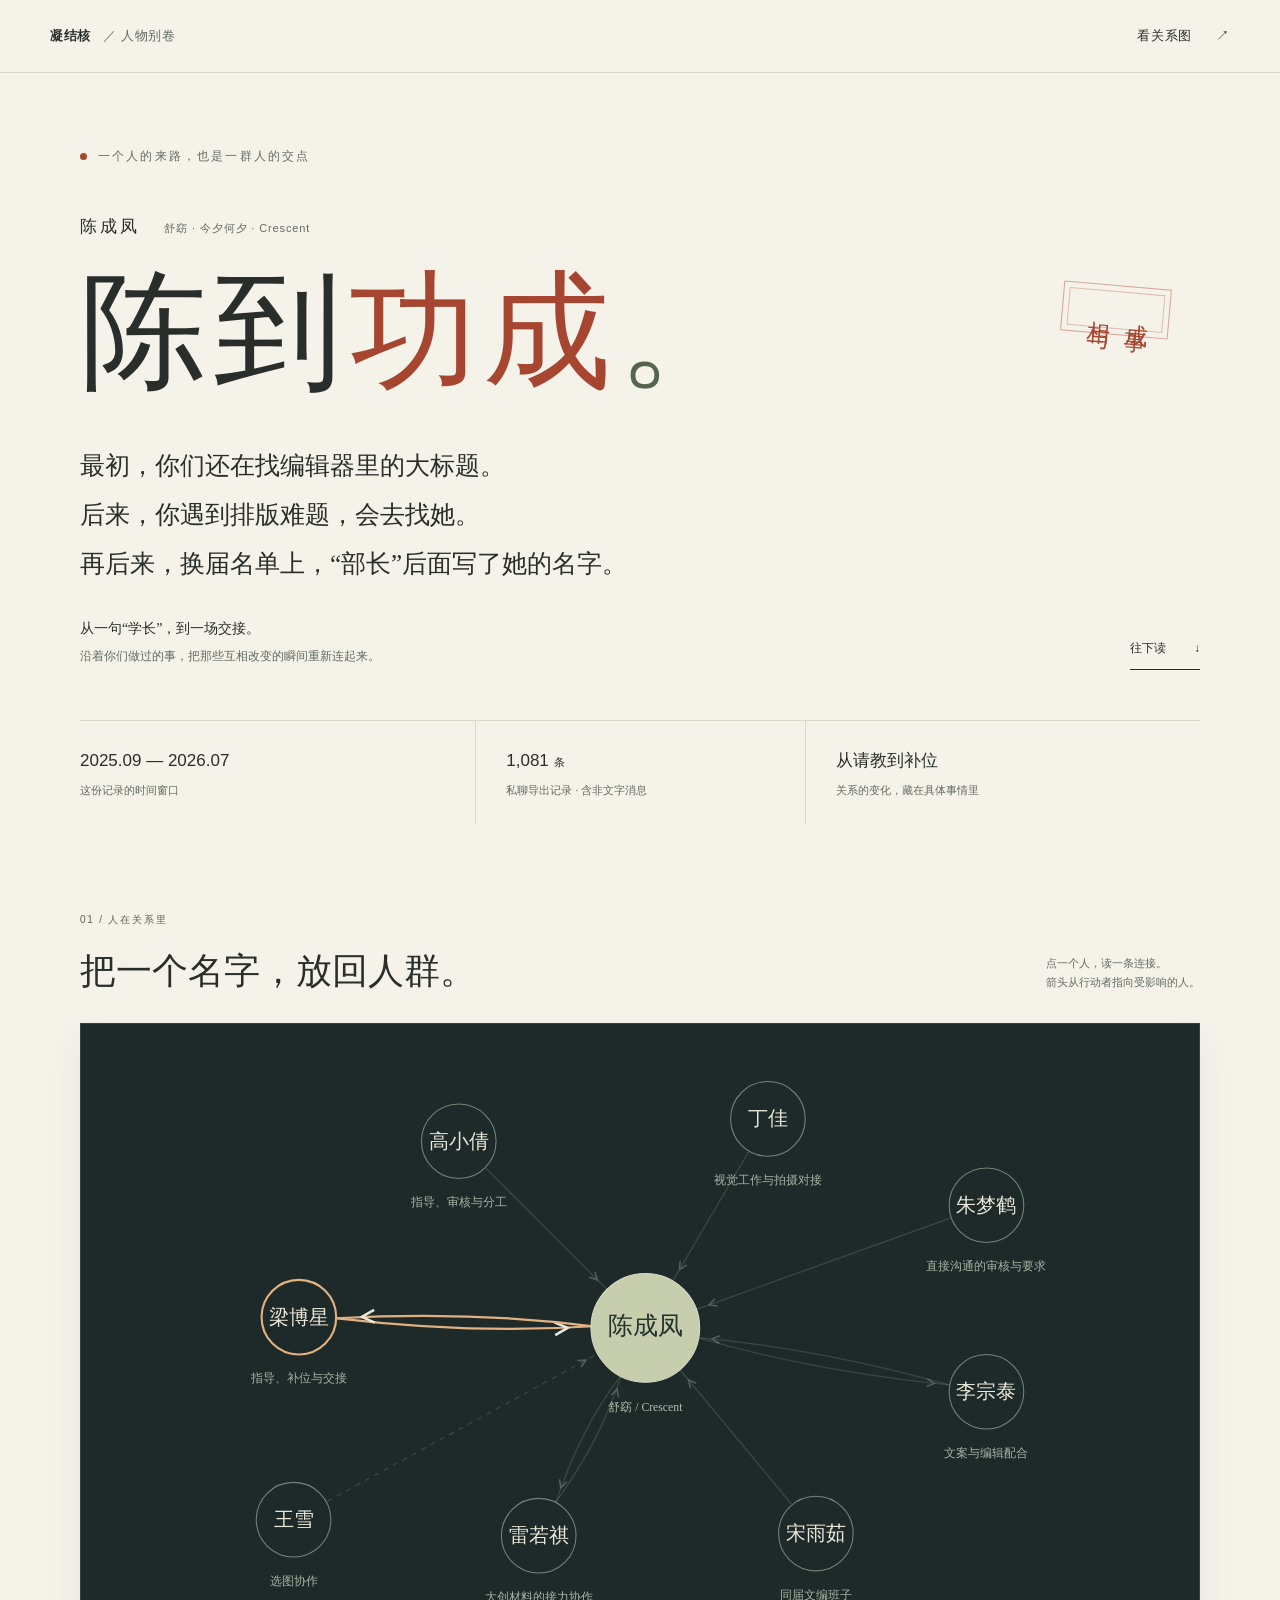
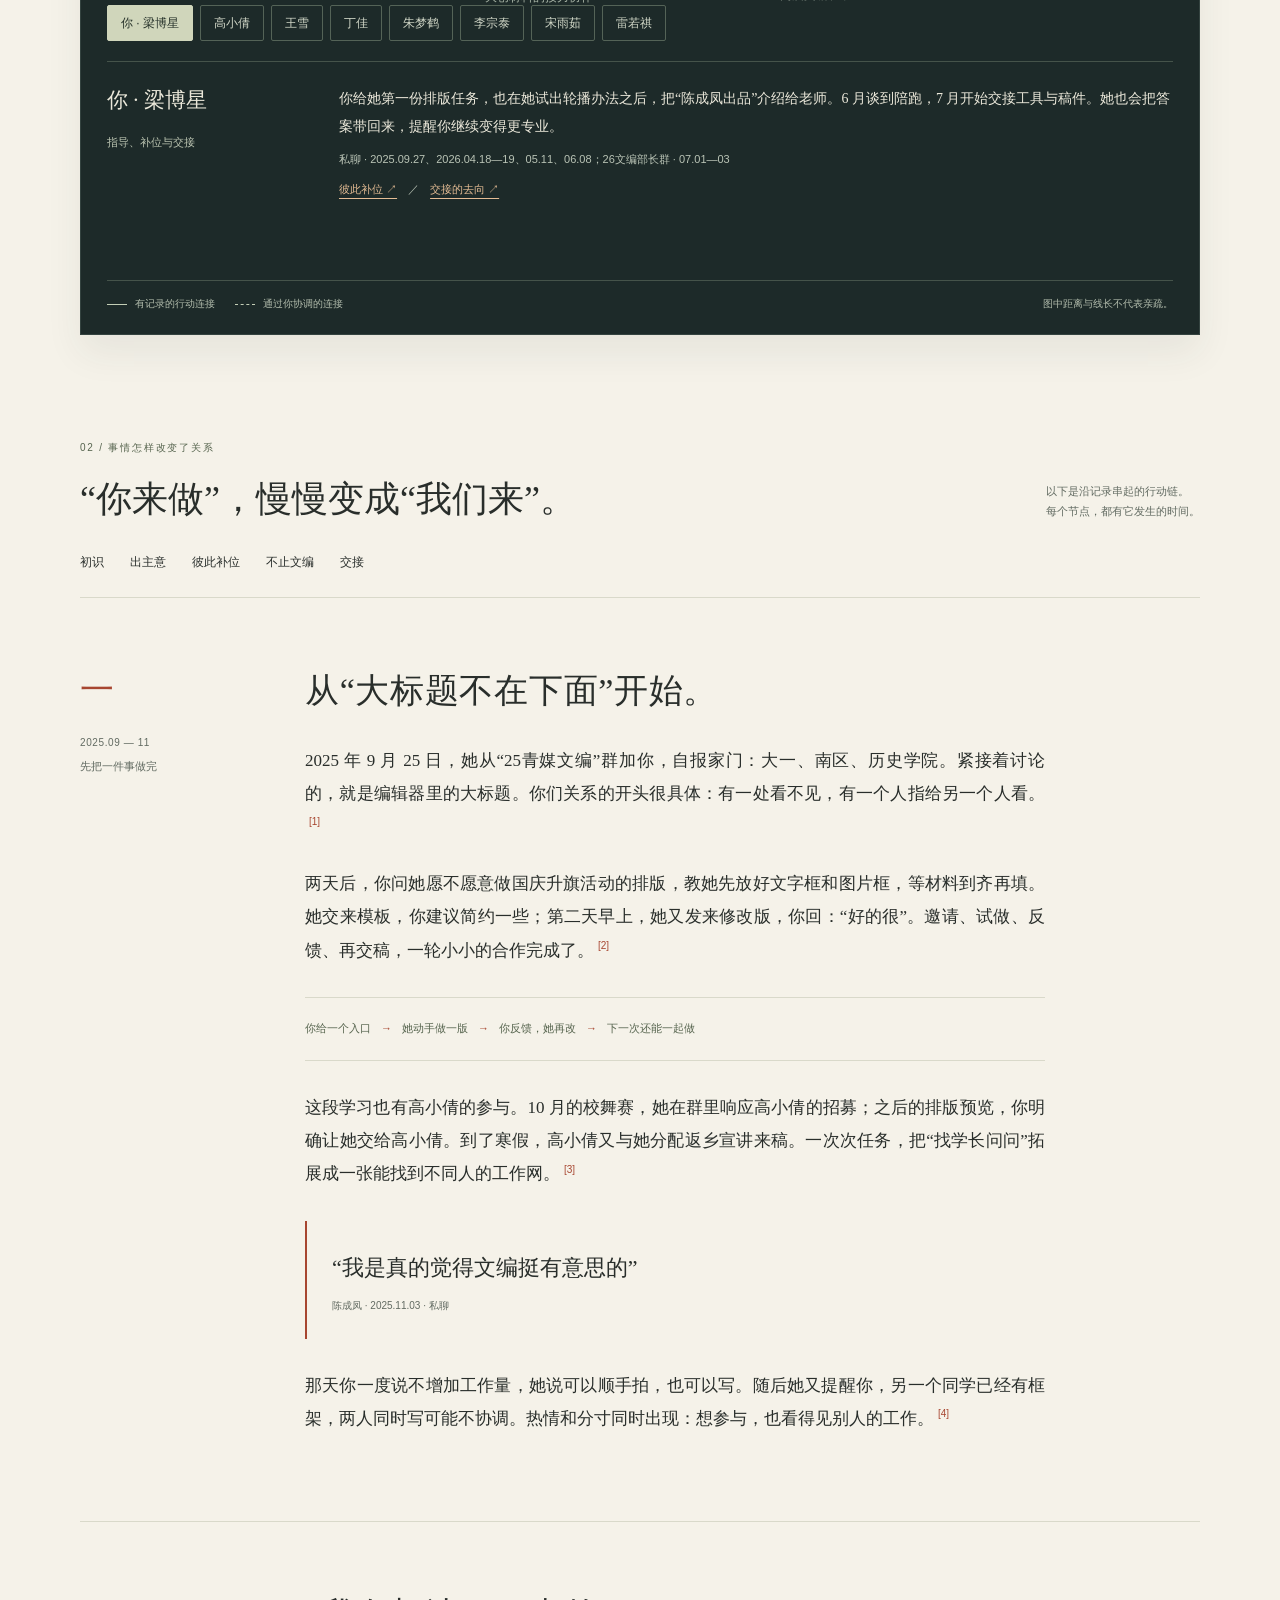
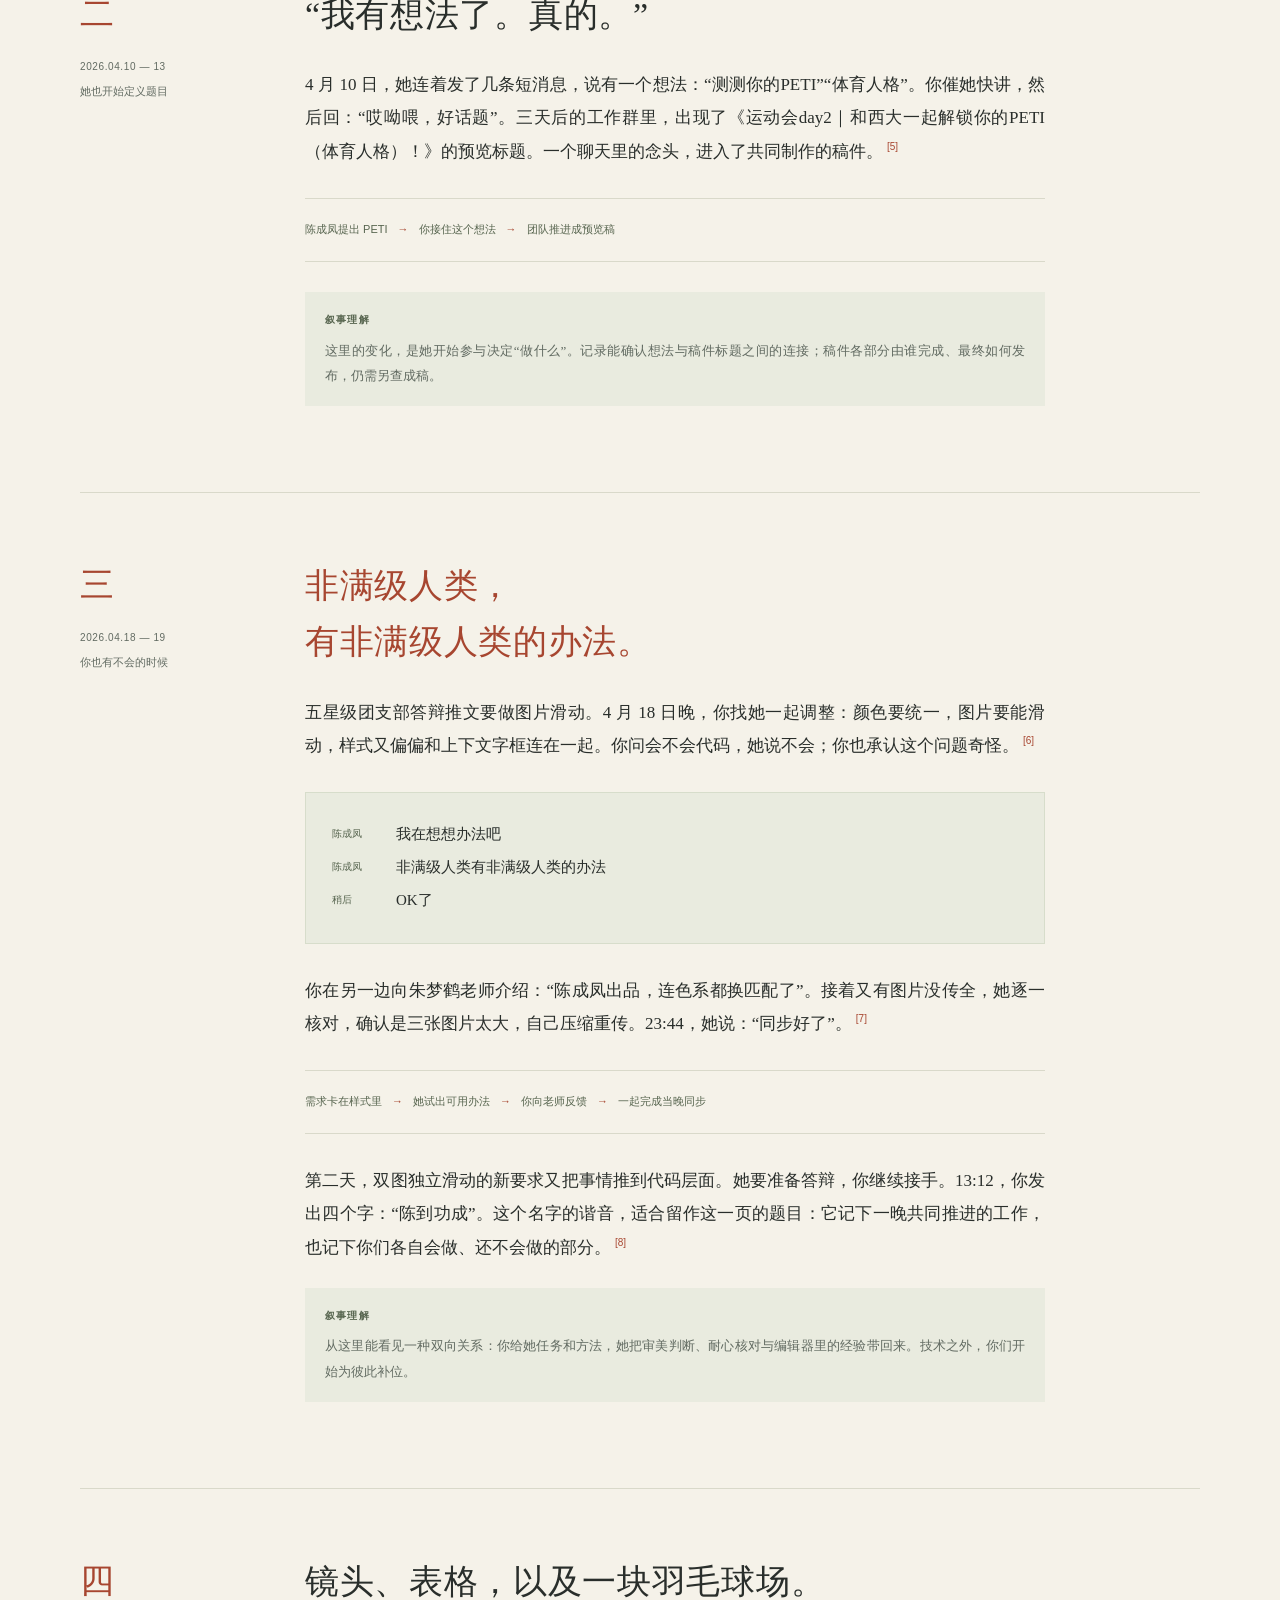
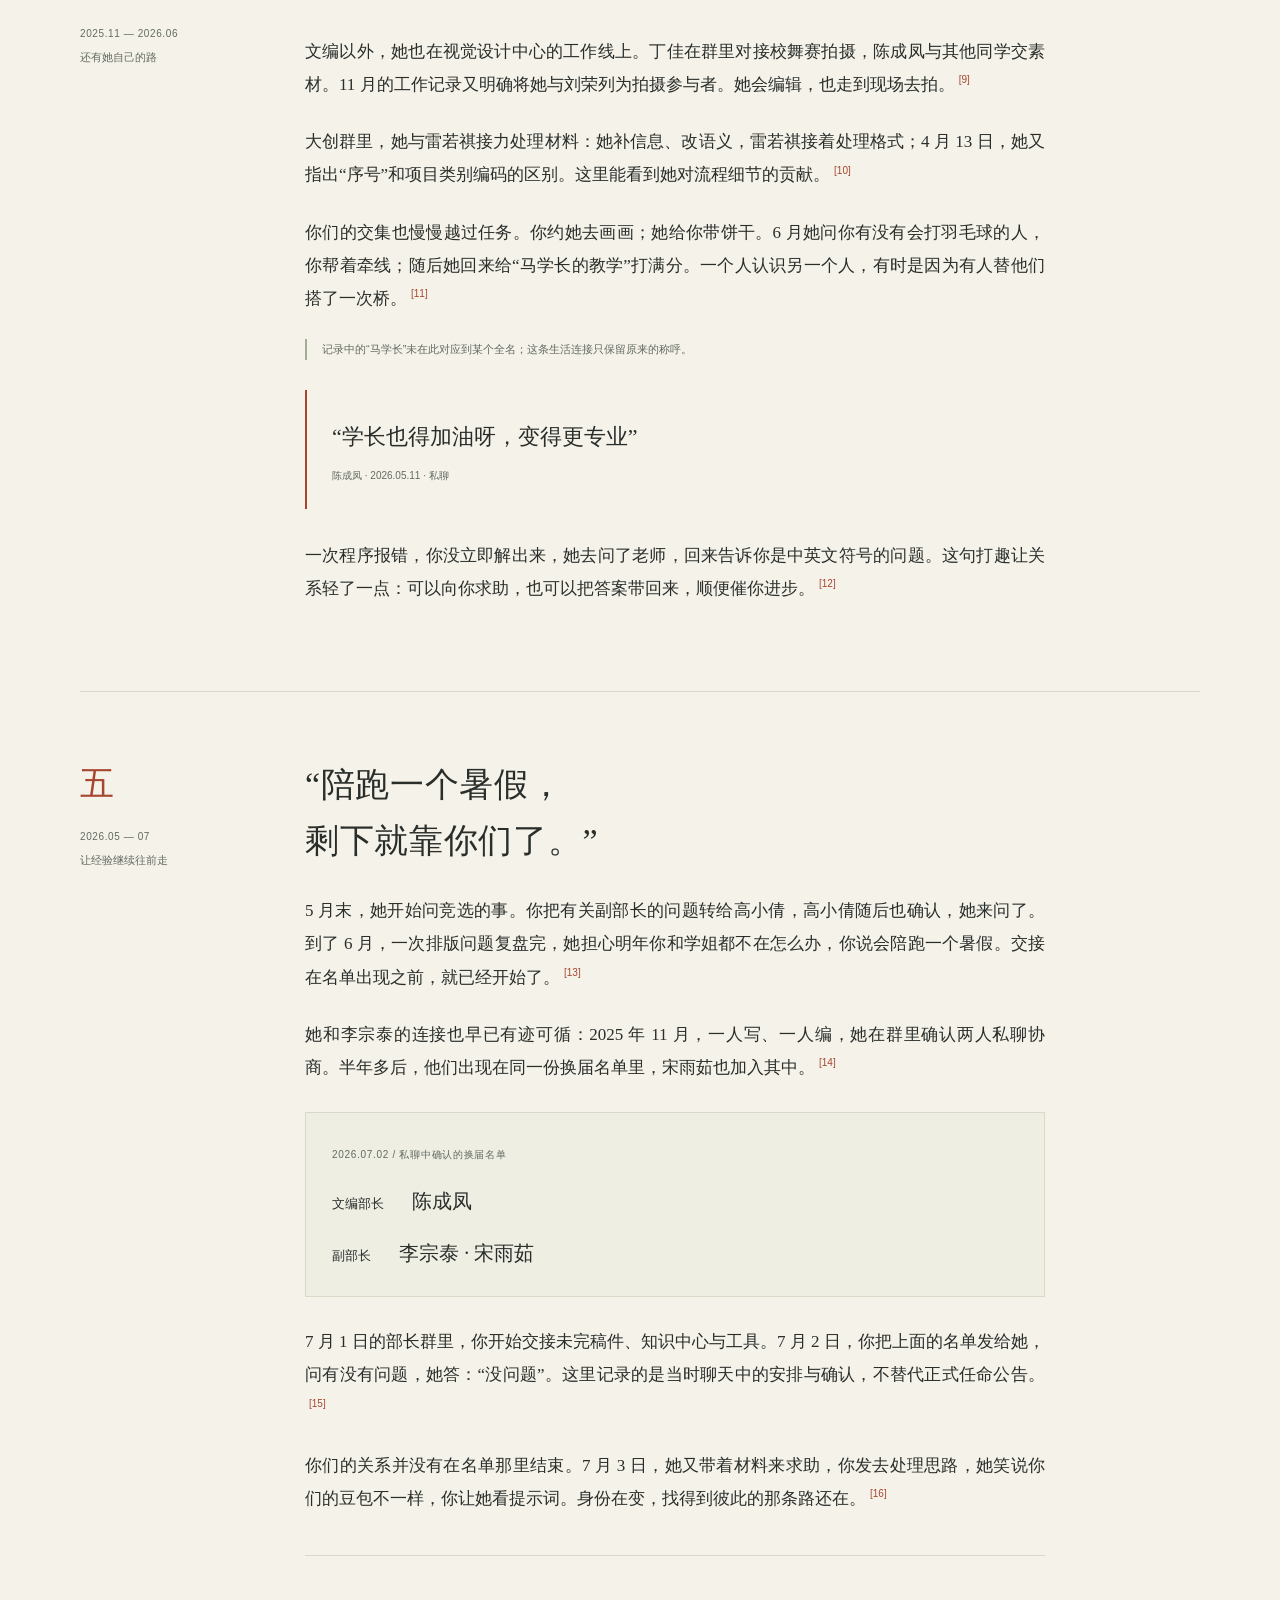
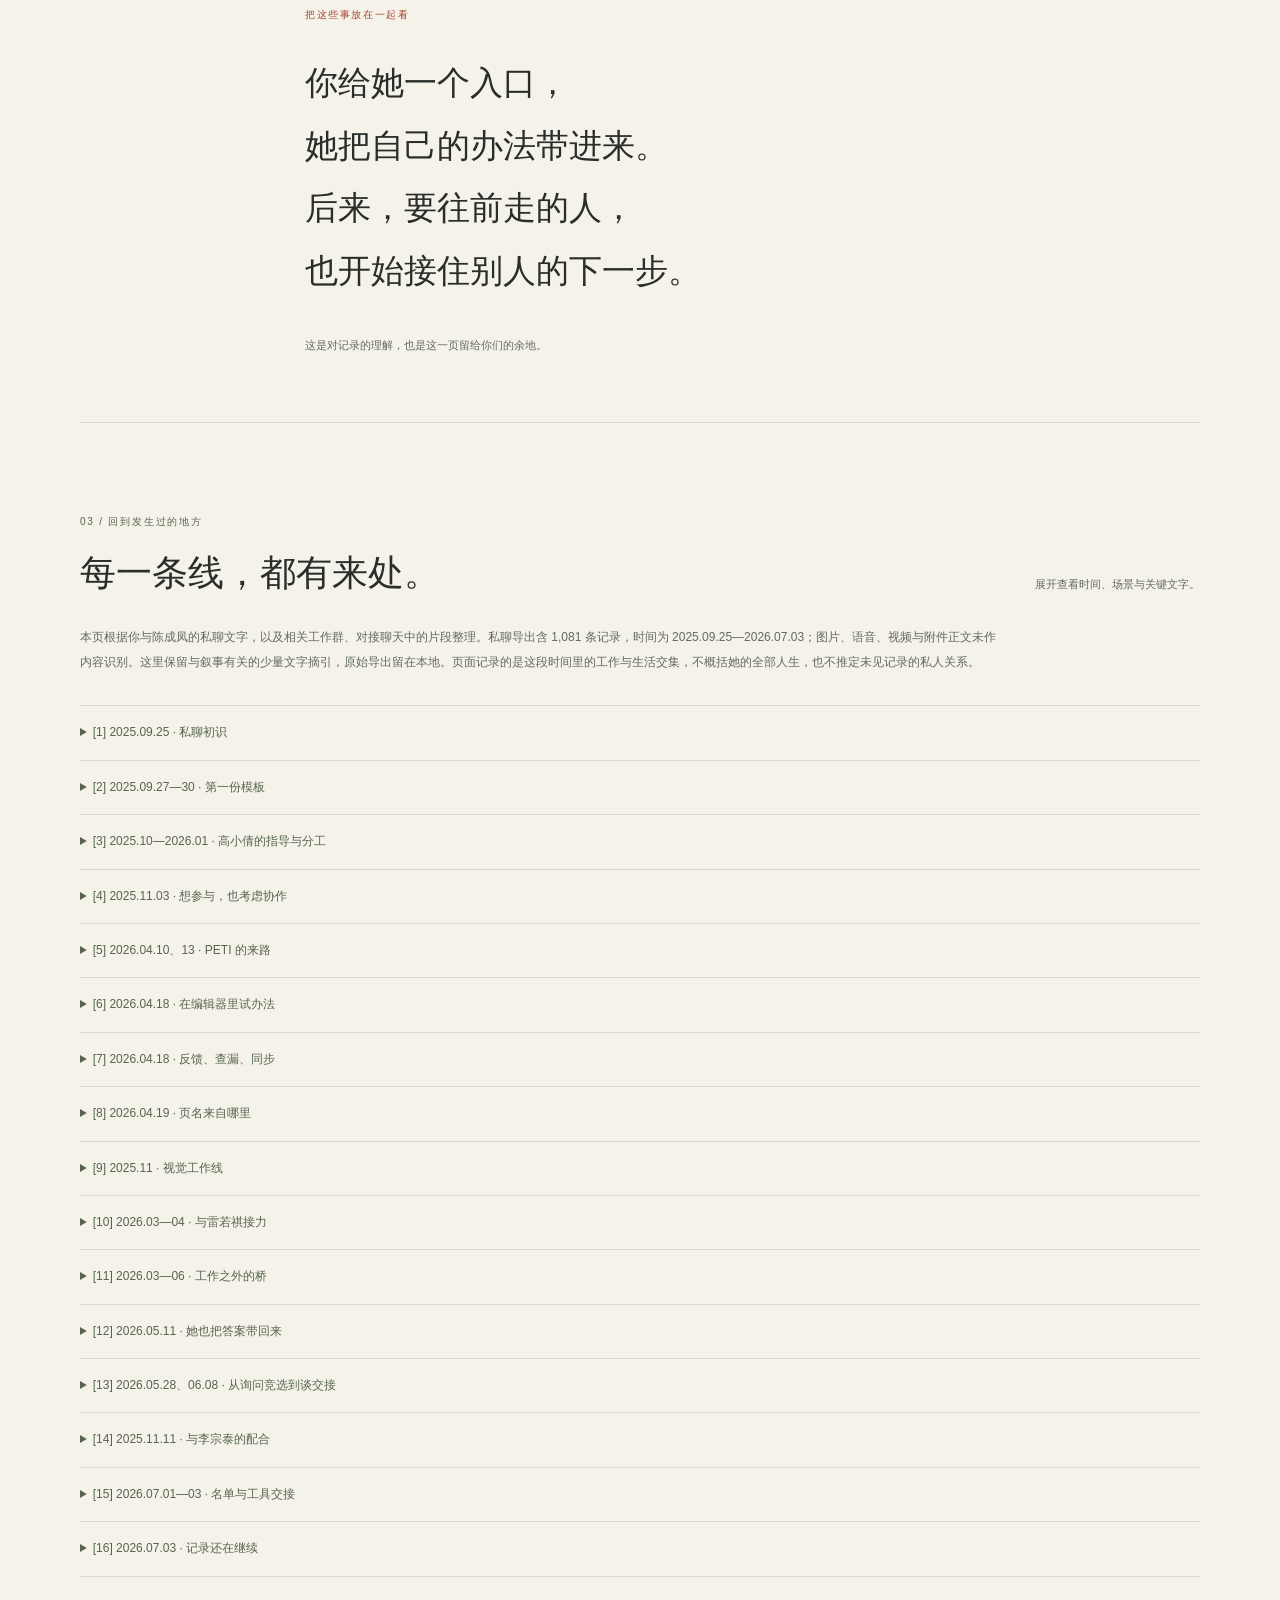
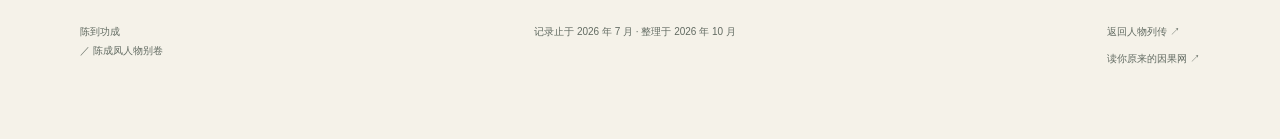
==== chen-chengfeng/index.html @ 501245ee "Add Chen Chengfeng profile with sourced relationship map" ====
<!doctype html>
<html lang="zh-CN">
<head>
  <meta charset="utf-8">
  <meta name="viewport" content="width=device-width, initial-scale=1">
  <meta name="robots" content="noindex, noarchive">
  <meta name="description" content="陈成凤人物专页：从文编初识、彼此补位，到一场仍在继续的交接。循着事件，看见人与人之间的关联。">
  <title>陈到功成 · 陈成凤的来路与交接</title>
  <link rel="stylesheet" href="style.css">
  <script src="app.js" defer></script>
</head>
<body>
<a class="skip" href="#story">跳到正文</a>
<header class="topbar">
  <a href="../" class="brand">凝结核 <span>／ 人物别卷</span></a>
  <a href="#network">看关系图 <span aria-hidden="true">↗</span></a>
</header>
<main>
  <section class="hero" aria-labelledby="title">
    <div class="eyebrow"><span class="dot"></span> 一个人的来路，也是一群人的交点</div>
    <div class="hero-title">
      <div><p class="nameplate">陈成凤 <span>舒窈 · 今夕何夕 · Crescent</span></p><h1 id="title">陈到<span>功成</span><i>。</i></h1></div>
      <div class="seal" aria-hidden="true"><span>相与</span><span>成事</span></div>
    </div>
    <p class="intro">最初，你们还在找编辑器里的大标题。<br>后来，你遇到排版难题，会去找她。<br>再后来，换届名单上，“部长”后面写了她的名字。</p>
    <div class="hero-bottom"><p>从一句“学长”，到一场交接。<br><span>沿着你们做过的事，把那些互相改变的瞬间重新连起来。</span></p><a href="#story" class="read-link">往下读 <span aria-hidden="true">↓</span></a></div>
    <div class="facts"><div><b>2025.09 — 2026.07</b><span>这份记录的时间窗口</span></div><div><b>1,081 <small>条</small></b><span>私聊导出记录 · 含非文字消息</span></div><div><b>从请教到补位</b><span>关系的变化，藏在具体事情里</span></div></div>
  </section>

  <section class="network" id="network" aria-labelledby="network-title">
    <div class="section-head"><div><span class="section-no">01 / 人在关系里</span><h2 id="network-title">把一个名字，放回人群。</h2></div><p>点一个人，读一条连接。<br>箭头从行动者指向受影响的人。<br><span class="mobile-hint">手机可左右滑动图谱，也可点下方名字。</span></p></div>
    <div class="network-shell">
      <div class="graph-scroll"><svg id="relation-map" viewBox="0 0 1000 530" role="img" aria-labelledby="map-title map-desc"><title id="map-title">陈成凤的人物关系图</title><desc id="map-desc">陈成凤位于中央，与梁博星、高小倩、王雪、丁佳、朱梦鹤、李宗泰、宋雨茹、雷若祺相连。下方按钮提供每条关系的文字说明。</desc><defs><marker id="arrow" markerWidth="8" markerHeight="8" refX="19" refY="4" orient="auto"><path d="M1,1 L7,4 L1,7" fill="none" stroke="currentColor" stroke-width="1.2"/></marker></defs><g id="map-lines"></g><g id="map-nodes"></g></svg></div>
      <div class="people" aria-label="选择人物关系">
        <button data-person="liang" aria-pressed="true">你 · 梁博星</button><button data-person="gao" aria-pressed="false">高小倩</button><button data-person="wang" aria-pressed="false">王雪</button><button data-person="ding" aria-pressed="false">丁佳</button><button data-person="zhu" aria-pressed="false">朱梦鹤</button><button data-person="li" aria-pressed="false">李宗泰</button><button data-person="song" aria-pressed="false">宋雨茹</button><button data-person="lei" aria-pressed="false">雷若祺</button>
      </div>
      <div id="relation-detail" class="relation-detail" aria-live="polite" aria-atomic="true"></div>
      <p class="map-note"><span class="line-key"></span> 有记录的行动连接 <span class="line-key dashed"></span> 通过你协调的连接 <span>图中距离与线长不代表亲疏。</span></p>
    </div>
    <noscript><p>互动图需要 JavaScript。下方正文仍可完整阅读：高小倩参与指导与审核；丁佳对接拍摄；王雪与你协调选图；朱梦鹤给出审核要求；李宗泰与她合作文案和编辑；宋雨茹进入同届班子；雷若祺与她接力处理大创材料。</p></noscript>
  </section>

  <article id="story">
    <div class="section-head light"><div><span class="section-no">02 / 事情怎样改变了关系</span><h2>“你来做”，慢慢变成“我们来”。</h2></div><p>以下是沿记录串起的行动链。<br>每个节点，都有它发生的时间。</p></div>
    <nav class="chapter-nav" aria-label="章节"><a href="#first">初识</a><a href="#idea">出主意</a><a href="#svg">彼此补位</a><a href="#others">不止文编</a><a href="#handover">交接</a></nav>

    <section class="chapter" id="first"><aside><span>一</span><time>2025.09 — 11</time><em>先把一件事做完</em></aside><div class="chapter-body">
      <h3>从“大标题不在下面”开始。</h3>
      <p>2025 年 9 月 25 日，她从“25青媒文编”群加你，自报家门：大一、南区、历史学院。紧接着讨论的，就是编辑器里的大标题。你们关系的开头很具体：有一处看不见，有一个人指给另一个人看。<a class="cite" href="#s1">[1]</a></p>
      <p>两天后，你问她愿不愿意做国庆升旗活动的排版，教她先放好文字框和图片框，等材料到齐再填。她交来模板，你建议简约一些；第二天早上，她又发来修改版，你回：“好的很”。邀请、试做、反馈、再交稿，一轮小小的合作完成了。<a class="cite" href="#s2">[2]</a></p>
      <div class="cause-strip"><span>你给一个入口</span><i>→</i><span>她动手做一版</span><i>→</i><span>你反馈，她再改</span><i>→</i><span>下一次还能一起做</span></div>
      <p>这段学习也有高小倩的参与。10 月的校舞赛，她在群里响应高小倩的招募；之后的排版预览，你明确让她交给高小倩。到了寒假，高小倩又与她分配返乡宣讲来稿。一次次任务，把“找学长问问”拓展成一张能找到不同人的工作网。<a class="cite" href="#s3">[3]</a></p>
      <blockquote><p>“我是真的觉得文编挺有意思的”</p><footer>陈成凤 · 2025.11.03 · 私聊</footer></blockquote>
      <p>那天你一度说不增加工作量，她说可以顺手拍，也可以写。随后她又提醒你，另一个同学已经有框架，两人同时写可能不协调。热情和分寸同时出现：想参与，也看得见别人的工作。<a class="cite" href="#s4">[4]</a></p>
    </div></section>

    <section class="chapter" id="idea"><aside><span>二</span><time>2026.04.10 — 13</time><em>她也开始定义题目</em></aside><div class="chapter-body">
      <h3>“我有想法了。真的。”</h3>
      <p>4 月 10 日，她连着发了几条短消息，说有一个想法：“测测你的PETI”“体育人格”。你催她快讲，然后回：“哎呦喂，好话题”。三天后的工作群里，出现了《运动会day2｜和西大一起解锁你的PETI（体育人格）！》的预览标题。一个聊天里的念头，进入了共同制作的稿件。<a class="cite" href="#s5">[5]</a></p>
      <div class="cause-strip"><span>陈成凤提出 PETI</span><i>→</i><span>你接住这个想法</span><i>→</i><span>团队推进成预览稿</span></div>
      <p class="interpretation"><b>叙事理解</b> 这里的变化，是她开始参与决定“做什么”。记录能确认想法与稿件标题之间的连接；稿件各部分由谁完成、最终如何发布，仍需另查成稿。</p>
    </div></section>

    <section class="chapter featured" id="svg"><aside><span>三</span><time>2026.04.18 — 19</time><em>你也有不会的时候</em></aside><div class="chapter-body">
      <h3>非满级人类，<br>有非满级人类的办法。</h3>
      <p>五星级团支部答辩推文要做图片滑动。4 月 18 日晚，你找她一起调整：颜色要统一，图片要能滑动，样式又偏偏和上下文字框连在一起。你问会不会代码，她说不会；你也承认这个问题奇怪。<a class="cite" href="#s6">[6]</a></p>
      <div class="dialogue"><p><b>陈成凤</b><span>我在想想办法吧</span></p><p><b>陈成凤</b><span>非满级人类有非满级人类的办法</span></p><p><b>稍后</b><span>OK了</span></p></div>
      <p>你在另一边向朱梦鹤老师介绍：“陈成凤出品，连色系都换匹配了”。接着又有图片没传全，她逐一核对，确认是三张图片太大，自己压缩重传。23:44，她说：“同步好了”。<a class="cite" href="#s7">[7]</a></p>
      <div class="cause-strip"><span>需求卡在样式里</span><i>→</i><span>她试出可用办法</span><i>→</i><span>你向老师反馈</span><i>→</i><span>一起完成当晚同步</span></div>
      <p>第二天，双图独立滑动的新要求又把事情推到代码层面。她要准备答辩，你继续接手。13:12，你发出四个字：“陈到功成”。这个名字的谐音，适合留作这一页的题目：它记下一晚共同推进的工作，也记下你们各自会做、还不会做的部分。<a class="cite" href="#s8">[8]</a></p>
      <p class="interpretation"><b>叙事理解</b> 从这里能看见一种双向关系：你给她任务和方法，她把审美判断、耐心核对与编辑器里的经验带回来。技术之外，你们开始为彼此补位。</p>
    </div></section>

    <section class="chapter" id="others"><aside><span>四</span><time>2025.11 — 2026.06</time><em>还有她自己的路</em></aside><div class="chapter-body">
      <h3>镜头、表格，以及一块羽毛球场。</h3>
      <p>文编以外，她也在视觉设计中心的工作线上。丁佳在群里对接校舞赛拍摄，陈成凤与其他同学交素材。11 月的工作记录又明确将她与刘荣列为拍摄参与者。她会编辑，也走到现场去拍。<a class="cite" href="#s9">[9]</a></p>
      <p>大创群里，她与雷若祺接力处理材料：她补信息、改语义，雷若祺接着处理格式；4 月 13 日，她又指出“序号”和项目类别编码的区别。这里能看到她对流程细节的贡献。<a class="cite" href="#s10">[10]</a></p>
      <p>你们的交集也慢慢越过任务。你约她去画画；她给你带饼干。6 月她问你有没有会打羽毛球的人，你帮着牵线；随后她回来给“马学长的教学”打满分。一个人认识另一个人，有时是因为有人替他们搭了一次桥。<a class="cite" href="#s11">[11]</a></p>
      <p class="margin-note">记录中的“马学长”未在此对应到某个全名；这条生活连接只保留原来的称呼。</p>
      <blockquote><p>“学长也得加油呀，变得更专业”</p><footer>陈成凤 · 2026.05.11 · 私聊</footer></blockquote>
      <p>一次程序报错，你没立即解出来，她去问了老师，回来告诉你是中英文符号的问题。这句打趣让关系轻了一点：可以向你求助，也可以把答案带回来，顺便催你进步。<a class="cite" href="#s12">[12]</a></p>
    </div></section>

    <section class="chapter" id="handover"><aside><span>五</span><time>2026.05 — 07</time><em>让经验继续往前走</em></aside><div class="chapter-body">
      <h3>“陪跑一个暑假，<br>剩下就靠你们了。”</h3>
      <p>5 月末，她开始问竞选的事。你把有关副部长的问题转给高小倩，高小倩随后也确认，她来问了。到了 6 月，一次排版问题复盘完，她担心明年你和学姐都不在怎么办，你说会陪跑一个暑假。交接在名单出现之前，就已经开始了。<a class="cite" href="#s13">[13]</a></p>
      <p>她和李宗泰的连接也早已有迹可循：2025 年 11 月，一人写、一人编，她在群里确认两人私聊协商。半年多后，他们出现在同一份换届名单里，宋雨茹也加入其中。<a class="cite" href="#s14">[14]</a></p>
      <div class="roster"><span>2026.07.02 / 私聊中确认的换届名单</span><p>文编部长 <b>陈成凤</b></p><p>副部长 <b>李宗泰 · 宋雨茹</b></p></div>
      <p>7 月 1 日的部长群里，你开始交接未完稿件、知识中心与工具。7 月 2 日，你把上面的名单发给她，问有没有问题，她答：“没问题”。这里记录的是当时聊天中的安排与确认，不替代正式任命公告。<a class="cite" href="#s15">[15]</a></p>
      <p>你们的关系并没有在名单那里结束。7 月 3 日，她又带着材料来求助，你发去处理思路，她笑说你们的豆包不一样，你让她看提示词。身份在变，找得到彼此的那条路还在。<a class="cite" href="#s16">[16]</a></p>
      <div class="closing"><span>把这些事放在一起看</span><p>你给她一个入口，<br>她把自己的办法带进来。<br>后来，要往前走的人，<br>也开始接住别人的下一步。</p><small>这是对记录的理解，也是这一页留给你们的余地。</small></div>
    </div></section>
  </article>

  <section class="sources" aria-labelledby="source-title"><div class="section-head light"><div><span class="section-no">03 / 回到发生过的地方</span><h2 id="source-title">每一条线，都有来处。</h2></div><p>展开查看时间、场景与关键文字。</p></div>
    <p class="scope">本页根据你与陈成凤的私聊文字，以及相关工作群、对接聊天中的片段整理。私聊导出含 1,081 条记录，时间为 2025.09.25—2026.07.03；图片、语音、视频与附件正文未作内容识别。这里保留与叙事有关的少量文字摘引，原始导出留在本地。页面记录的是这段时间里的工作与生活交集，不概括她的全部人生，也不推定未见记录的私人关系。</p>
    <details id="s1"><summary>[1] 2025.09.25 · 私聊初识</summary><p>她从“25青媒文编”自我介绍，随后问“不是有大标题吗？”，你回复“大标题不在下面”。</p></details>
    <details id="s2"><summary>[2] 2025.09.27—30 · 第一份模板</summary><p>你邀请她做十一升旗活动排版，说明先放好文字框和图片框。9 月 29 日她发来模板；你提出“可以适当简约”。30 日再改，你回“好的很”。</p></details>
    <details id="s3"><summary>[3] 2025.10—2026.01 · 高小倩的指导与分工</summary><p>“25青媒文编”10 月 13 日：高小倩征集校舞赛文稿参与者，她答“我可以的”。10 月 21 日，你要求她将预览发给高小倩。“25青媒大家庭”1 月 29 日：高小倩分配返校宣讲稿件，由两人各做一部分。</p></details>
    <details id="s4"><summary>[4] 2025.11.03 · 想参与，也考虑协作</summary><p>私聊中，她说“我是真的觉得文编挺有意思的”，随后说明另一个同学已有框架，两个人写可能不协调。</p></details>
    <details id="s5"><summary>[5] 2026.04.10、13 · PETI 的来路</summary><p>10 日私聊，她提出“测测你的PETI”“体育人格”。13 日“26青媒文编”中，你发出带有 PETI 体育人格标题的预览链接。此处只核对预览标题，不声称已经核验最终发布。</p></details>
    <details id="s6"><summary>[6] 2026.04.18 · 在编辑器里试办法</summary><p>私聊 22:14，她说“我在想想办法吧”“非满级人类有非满级人类的办法”；22:22 回“OK了”。</p></details>
    <details id="s7"><summary>[7] 2026.04.18 · 反馈、查漏、同步</summary><p>22:38，你向朱梦鹤老师介绍陈成凤做的排版与配色。私聊 23:33—44，她核对缺图，确认三张图片过大并压缩重传，最后回复“同步好了”。</p></details>
    <details id="s8"><summary>[8] 2026.04.19 · 页名来自哪里</summary><p>私聊中，新的双图滑动要求仍需继续处理，她去准备答辩，你接手。13:12:11，你发出“陈到功成”。</p></details>
    <details id="s9"><summary>[9] 2025.11 · 视觉工作线</summary><p>“25视觉设计中心”11 月 10 日：丁佳对接她和其他同学参与校舞赛拍摄；“11.14校舞赛决赛”中有她提交的拍摄素材。11 月 19 日视觉工作安排明确列出她与刘荣参与拍摄。</p></details>
    <details id="s10"><summary>[10] 2026.03—04 · 与雷若祺接力</summary><p>“26大创”3 月 31 日，你要求核对申报材料与论文原文。4 月 1 日，她反馈信息已填并微调语义，雷若祺随后交格式调整后的文件；13 日，她区分学院序号与项目类别编码。</p></details>
    <details id="s11"><summary>[11] 2026.03—06 · 工作之外的桥</summary><p>3 月 31 日至 4 月 1 日私聊有约画画与到场确认；5 月 7 日谈到给你饼干；6 月 1 日她请你牵线会打羽毛球的人，3 日称赞“马学长的教学满分”。</p></details>
    <details id="s12"><summary>[12] 2026.05.11 · 她也把答案带回来</summary><p>程序运行报错后，她向老师询问，回来说明是中英文符号问题，并说“学长也得加油呀，变得更专业”。</p></details>
    <details id="s13"><summary>[13] 2026.05.28、06.08 · 从询问竞选到谈交接</summary><p>5 月 28 日，她向你问竞选与副部长工作，你让她问高小倩；高小倩随后回复你“问我来了”。6 月 8 日，你在私聊说“陪跑一个暑假，剩下就靠你们了”。</p></details>
    <details id="s14"><summary>[14] 2025.11.11 · 与李宗泰的配合</summary><p>“25青媒文编”中，你安排她与李宗泰协作，她确认“我跟李宗泰一起吗，我们俩协商？”，随后说“OK，我们俩私聊”。私聊中你再明确，她负责编辑。</p></details>
    <details id="s15"><summary>[15] 2026.07.01—03 · 名单与工具交接</summary><p>“26文编部长群”里，你交接待完成稿件、知识中心和工具。7 月 2 日私聊，你列出“部长：陈成凤；副部长：李宗泰 宋雨茹”，她回答“没问题”。3 日群里她说考完试会细细研究工具。</p></details>
    <details id="s16"><summary>[16] 2026.07.03 · 记录还在继续</summary><p>她发来材料求助，你指出处理的起点，并给出 AI 对话。14:15，她说你们的豆包不一样，你答“你看我提示词呀”。</p></details>
  </section>
  <footer class="end"><p>陈到功成 <span>／ 陈成凤人物别卷</span></p><p>记录止于 2026 年 7 月 · 整理于 2026 年 10 月</p><div><a href="../">返回人物列传 ↗</a><a href="https://causal-web.maniforld.com/">读你原来的因果网 ↗</a></div></footer>
</main>
</body>
</html>
---- chen-chengfeng/style.css ----
:root{--paper:#f5f2e9;--ink:#292e2b;--dim:#626b62;--line:#d9d9ca;--accent:#a74630;--moss:#57654f;--night:#1d2a29;--cream:#ebe8da;--serif:"Songti SC","STSong","Noto Serif CJK SC","SimSun",serif;--sans:-apple-system,BlinkMacSystemFont,"PingFang SC","Microsoft YaHei",sans-serif}
*{box-sizing:border-box}html{scroll-behavior:smooth;scroll-padding-top:28px}body{margin:0;background:var(--paper);color:var(--ink);font:17px/1.95 var(--serif);background-image:radial-gradient(#65745d0c .6px,transparent .6px);background-size:6px 6px}a{color:inherit;text-underline-offset:5px}button,a{-webkit-tap-highlight-color:transparent}button{font:inherit}::selection{background:#d8d8b5}a:focus-visible,button:focus-visible,summary:focus-visible{outline:3px solid #b8523a;outline-offset:5px}.skip{position:absolute;top:-100px;left:20px;background:var(--paper);padding:10px;z-index:10}.skip:focus{top:10px}.topbar{max-width:1280px;margin:auto;padding:25px 50px;display:flex;justify-content:space-between;border-bottom:1px solid var(--line);font:13px/1.7 var(--sans);letter-spacing:.05em}.topbar a{text-decoration:none}.brand{font-weight:600}.brand span{color:var(--dim);font-weight:400;margin-left:8px}.topbar>a:last-child span{margin-left:20px}.hero,.network,article,.sources,.end{max-width:1180px;margin:auto}.hero{padding:72px 30px 0}.eyebrow,.nameplate,.section-no,.section-head>p,.facts,.read-link,.chapter-nav,.chapter aside time,.chapter aside em,.cite,.cause-strip,.interpretation b,.roster>span,.sources summary,.scope,.margin-note,.end{font-family:var(--sans)}.eyebrow{font-size:12px;letter-spacing:.18em;color:var(--dim);display:flex;gap:11px;align-items:center}.dot{width:7px;height:7px;background:var(--accent);border-radius:50%;display:inline-block}.hero-title{display:flex;align-items:center;justify-content:space-between;padding-right:30px}.nameplate{font-size:17px;margin:42px 0 14px;letter-spacing:.17em}.nameplate span{font-size:11px;color:var(--dim);letter-spacing:.08em;margin-left:17px}h1{font-size:clamp(65px,10.3vw,128px);font-weight:500;letter-spacing:.05em;line-height:1.16;margin:0}h1 span{color:var(--accent)}h1 i{color:var(--moss);font-style:normal}.seal{border:1px solid #a7463070;color:var(--accent);font-size:23px;line-height:1.5;letter-spacing:.25em;padding:18px 14px 18px 20px;display:flex;gap:3px;transform:rotate(5deg);position:relative;margin-top:45px}.seal:before{content:"";position:absolute;inset:5px;border:1px solid #a7463050}.seal span{writing-mode:vertical-rl}.intro{font-size:clamp(19px,2.1vw,25px);line-height:1.95;margin:36px 0 28px}.hero-bottom{display:flex;justify-content:space-between;align-items:flex-end;margin:0 0 50px}.hero-bottom p{font-size:14px;line-height:1.9;margin:0}.hero-bottom p span{color:var(--dim);font-size:12px}.read-link{font-size:12px;text-decoration:none;padding-bottom:8px;border-bottom:1px solid var(--ink)}.read-link span{margin-left:25px}.facts{border-top:1px solid var(--line);display:grid;grid-template-columns:1.2fr 1fr 1.2fr}.facts>div{padding:23px 20px 24px 0}.facts>div+div{border-left:1px solid var(--line);padding-left:30px}.facts b{font-size:17px;font-weight:500;display:block}.facts b small{font-size:11px}.facts span{display:block;font-size:11px;color:var(--dim);margin-top:3px}.network{padding:76px 30px 0}.section-head{display:flex;justify-content:space-between;gap:30px;align-items:flex-end;margin-bottom:25px}.section-no{font-size:10px;letter-spacing:.18em;color:var(--moss)}h2{font-size:clamp(24px,3.4vw,36px);font-weight:500;margin:10px 0 0;line-height:1.5}.section-head>p{font-size:11px;line-height:1.8;color:var(--dim);margin:0 0 5px}.network-shell{background:var(--night);color:var(--cream);padding:16px 26px 20px;border:1px solid #344340;box-shadow:0 18px 35px #25353212}.graph-scroll{overflow-x:auto}#relation-map{width:100%;display:block;min-width:620px}#relation-map text{font-family:var(--serif);fill:var(--cream)}.map-edge{fill:none;stroke:#829589;stroke-width:1.2;opacity:.28;transition:opacity .2s,stroke-width .2s}.map-edge.active{opacity:1;stroke:#e1b17f;stroke-width:2}.map-edge.indirect{stroke-dasharray:5 5}.map-node{cursor:pointer;outline:none}.map-node circle{fill:var(--night);stroke:#738477;stroke-width:1}.map-node .node-name{font-size:19px}.map-node .node-role{font-size:11px;fill:#a7b3a5!important}.map-node.selected circle,.map-node:hover circle,.map-node:focus-visible circle{stroke:#e1b17f;stroke-width:2}.map-node.central circle{fill:#c6ceae;stroke:#d7ddc5;stroke-width:1}.map-node.central .node-name{fill:#24332d;font-size:23px}.map-node.central .node-role{fill:#40523e!important}.map-dot{fill:#e1b17f}.people{display:flex;flex-wrap:wrap;gap:7px;border-bottom:1px solid #45534a;padding:0 0 20px}.people button{border:1px solid #546357;background:transparent;color:#d2d8c8;font:12px/1.5 var(--sans);padding:8px 13px;cursor:pointer;border-radius:2px}.people button:hover{background:#33443b}.people button[aria-pressed=true]{background:#d0d6bb;color:#26322a;border-color:#d0d6bb}.relation-detail{padding:23px 0 7px;min-height:210px;display:grid;grid-template-columns:200px 1fr;gap:32px}.relation-detail h3{font-size:21px;font-weight:500;line-height:1.5;margin:0 0 7px}.relation-detail .role{font:11px/1.7 var(--sans);color:#bdc6b3}.relation-detail p{font-size:14px;line-height:1.95;margin:0 0 10px}.relation-detail .detail-source{color:#bac4b6;font:11px/1.8 var(--sans)}.relation-detail a{color:#e4bc94}.map-note{font:10px/2 var(--sans);color:#b3bdad;display:flex;align-items:center;gap:8px;flex-wrap:wrap;border-top:1px solid #45534a;padding-top:13px;margin:8px 0 0}.map-note>span:last-child{margin-left:auto}.line-key{display:inline-block;width:20px;height:0;border-top:1px solid #c3ceb6}.line-key.dashed{border-top-style:dashed;margin-left:12px}article{padding:94px 30px 0}.chapter-nav{display:flex;gap:26px;border-bottom:1px solid var(--line);padding:0 0 22px;font-size:12px}.chapter-nav a{text-decoration:none}.chapter-nav a:hover{color:var(--accent)}.chapter{display:grid;grid-template-columns:185px 1fr;gap:40px;padding:65px 0 62px;border-bottom:1px solid var(--line)}.chapter aside{padding-top:7px}.chapter aside>span{font-size:34px;color:var(--accent);line-height:1.2;display:block;margin-bottom:22px}.chapter aside time{display:block;font-size:10px;letter-spacing:.06em;color:var(--dim)}.chapter aside em{font-style:normal;display:block;font-size:11px;color:var(--dim);margin-top:4px}.chapter-body{max-width:740px}.chapter h3{font-size:clamp(26px,3vw,34px);font-weight:500;line-height:1.65;letter-spacing:.02em;margin:0 0 25px}.chapter p{margin:0 0 24px;text-align:justify}.cite{font-size:10px;color:var(--accent);vertical-align:super;text-decoration:none;margin-left:4px;white-space:nowrap}.cause-strip{display:flex;gap:10px;align-items:center;flex-wrap:wrap;padding:20px 0 21px;border-top:1px solid var(--line);border-bottom:1px solid var(--line);margin:30px 0;font-size:11px;color:var(--moss)}.cause-strip i{font-style:normal;color:var(--accent)}blockquote{margin:30px 0;padding:28px 0 25px;border-left:2px solid var(--accent);padding-left:25px}blockquote p{font-size:22px;line-height:1.7;margin:0 0 12px!important}blockquote footer{font:10px/1.6 var(--sans);color:var(--dim)}.interpretation{font-size:13px;color:var(--dim);padding:18px 20px;background:#e9ebdf}.interpretation b{color:var(--moss);font-size:10px;display:block;margin-bottom:8px;font-weight:600;letter-spacing:.12em}.featured .chapter-body>h3{color:var(--accent)}.dialogue{padding:23px 26px;background:#e9ebdf;margin:30px 0;border:1px solid #d7ddcb}.dialogue p{display:flex;gap:22px;margin:4px 0;font-size:15px}.dialogue b{font:10px/2.8 var(--sans);color:var(--moss);min-width:42px;font-weight:400}.margin-note{font-size:11px!important;color:var(--dim);border-left:2px solid #a3ad96;padding-left:15px}.roster{margin:28px 0;padding:23px 26px;border:1px solid var(--line);background:#eeeee3}.roster>span{font-size:10px;letter-spacing:.07em;color:var(--dim)}.roster p{font-size:13px;margin:13px 0 0!important}.roster b{margin-left:25px;font-size:20px;font-weight:500}.closing{padding-top:40px;margin-top:40px;border-top:1px solid var(--line)}.closing>span{font:10px/1.8 var(--sans);letter-spacing:.16em;color:var(--accent)}.closing p{font-size:clamp(24px,3vw,33px);line-height:1.9;margin-top:23px}.closing small{font:11px/1.7 var(--sans);color:var(--dim)}.sources{padding:80px 30px 0}.scope{font-size:12px;color:var(--dim);line-height:2.1;max-width:920px;margin:0 0 30px}.sources details{border-top:1px solid var(--line);padding:15px 0;scroll-margin-top:30px}.sources details:last-child{border-bottom:1px solid var(--line)}summary{cursor:pointer;font-size:12px;color:var(--moss)}.sources details p{font-size:14px;max-width:900px;padding-left:17px;margin:13px 0 3px}.sources details:target{background:#e7e9db;padding-left:15px;padding-right:15px}.end{padding:45px 30px 70px;font-size:10px;color:var(--dim);display:flex;justify-content:space-between;gap:20px;align-items:flex-start}.end p{margin:0}.end span{display:block}.end div{display:flex;flex-direction:column;gap:8px}.end a{text-decoration:none}.end a:hover{color:var(--accent)}
@media(min-width:1500px){.hero{padding-top:88px}}
@media(max-width:800px){.topbar{padding:22px 26px}.hero{padding-top:48px}.hero-title{padding-right:0}.seal{font-size:17px;padding:13px 9px 13px 15px}.facts>div{padding-right:12px}.facts>div+div{padding-left:18px}.facts b{font-size:14px}.facts span{font-size:10px}.section-head{align-items:flex-start}.section-head>p{max-width:180px}.relation-detail{grid-template-columns:160px 1fr;gap:20px}.chapter{grid-template-columns:125px 1fr;gap:25px}.chapter aside time{font-size:9px}.end{flex-wrap:wrap}.chapter-nav{gap:20px}}
@media(max-width:560px){body{font-size:16px;line-height:2}.topbar{padding:18px 20px;font-size:11px}.brand span{margin-left:0}.topbar>a:last-child span{margin-left:8px}.hero,.network,article,.sources{padding-left:22px;padding-right:22px}.hero{padding-top:40px}.eyebrow{font-size:9px;letter-spacing:.1em}.nameplate{font-size:15px;letter-spacing:.1em;margin-top:30px}.nameplate span{display:block;margin-left:0;margin-top:7px;font-size:9px}h1{font-size:clamp(54px,13.3vw,74px);letter-spacing:.02em}.seal{font-size:15px;letter-spacing:.1em;padding:10px 9px 10px 12px;margin-top:60px}.intro{font-size:18px;line-height:2;margin-top:28px}.hero-bottom{align-items:flex-start;gap:16px;margin-bottom:34px}.hero-bottom p{font-size:12px}.hero-bottom p span{font-size:10px}.read-link{white-space:nowrap;font-size:10px}.read-link span{margin-left:10px}.facts{grid-template-columns:1fr 1fr}.facts>div{padding:17px 6px 17px 0}.facts>div+div{padding-left:15px}.facts>div:nth-child(3){grid-column:1/-1;border-left:0;border-top:1px solid var(--line);padding:15px 0;display:flex;gap:15px;align-items:center}.facts>div:nth-child(3) span{margin:0}.facts b{font-size:12px}.facts span{font-size:9px}.network{padding-top:50px}.section-head{display:block;margin-bottom:20px}.section-head>p{max-width:none;margin-top:12px;font-size:10px}.section-no{font-size:9px}.network-shell{padding:8px 17px 17px;margin:0 -7px}.graph-scroll{margin:0 -7px}.people{gap:6px;padding-bottom:16px}.people button{font-size:10px;padding:7px 10px}.relation-detail{display:block;padding-top:20px;min-height:330px}.relation-detail h3{font-size:20px;display:inline-block;margin-right:12px}.relation-detail .role{display:block;margin-bottom:12px;font-size:10px}.relation-detail p{font-size:13px}.map-note{font-size:9px;gap:6px}.map-note>span:last-child{margin-left:0;flex-basis:100%}article{padding-top:57px}.chapter-nav{font-size:10px;gap:18px;padding-bottom:20px}.chapter{display:block;padding:38px 0 37px}.chapter aside{display:flex;gap:14px;align-items:baseline;padding:0;margin-bottom:23px;flex-wrap:wrap}.chapter aside>span{font-size:22px;margin:0}.chapter aside time{font-size:9px}.chapter aside em{font-size:10px;margin:0;margin-left:auto}.chapter h3{font-size:26px;margin-bottom:22px}.chapter p{text-align:left;margin-bottom:21px}.cause-strip{font-size:10px;gap:8px;margin:24px 0;padding:16px 0}.dialogue{padding:20px 14px}.dialogue p{gap:14px;font-size:13px}.dialogue b{font-size:9px;min-width:33px;line-height:2.8}blockquote{padding-left:18px;margin:25px 0}blockquote p{font-size:20px}.interpretation{font-size:12px}.roster{padding:19px}.roster>span{font-size:9px}.roster b{font-size:18px;margin-left:18px}.closing{margin-top:25px;padding-top:25px}.closing p{font-size:26px;line-height:1.9}.sources{padding-top:50px}.scope{font-size:11px}.sources summary{font-size:11px;line-height:1.8}.sources details p{font-size:12px}.end{padding:35px 22px 50px;display:block}.end p{margin-bottom:15px}.end span{display:inline}.end div{gap:8px}}
@media(prefers-reduced-motion:reduce){html{scroll-behavior:auto}*{transition:none!important}}
#relation-map .central .node-name{fill:#24332d}#relation-map .central .node-role{fill:#b5c0ae!important}.mobile-hint{display:none}@media(max-width:560px){.mobile-hint{display:inline}}
@media(max-width:560px){.hero-title{display:block;position:relative}h1{font-size:clamp(50px,14vw,74px);white-space:nowrap}.seal{position:absolute;right:0;top:23px;margin:0;font-size:12px;padding:9px 7px 9px 10px}}
@media(max-width:560px){#relation-map{min-width:820px}}
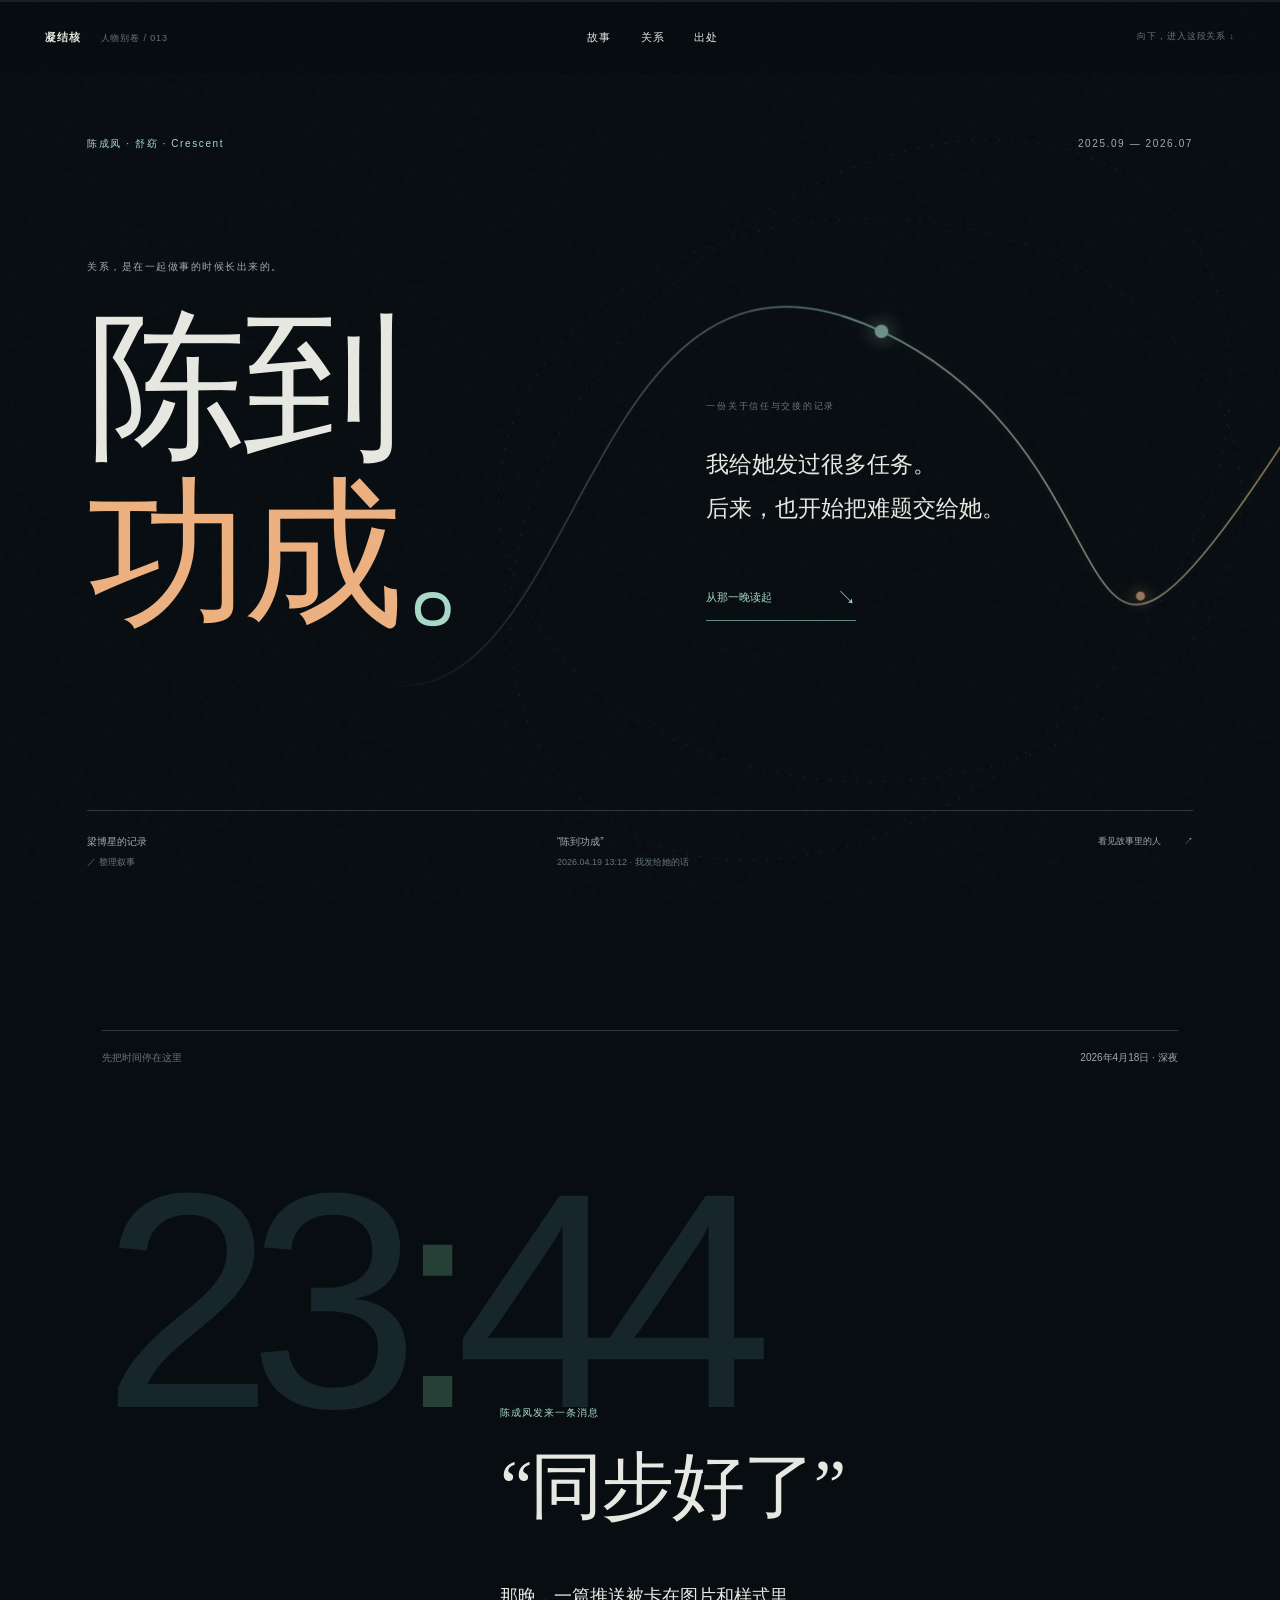
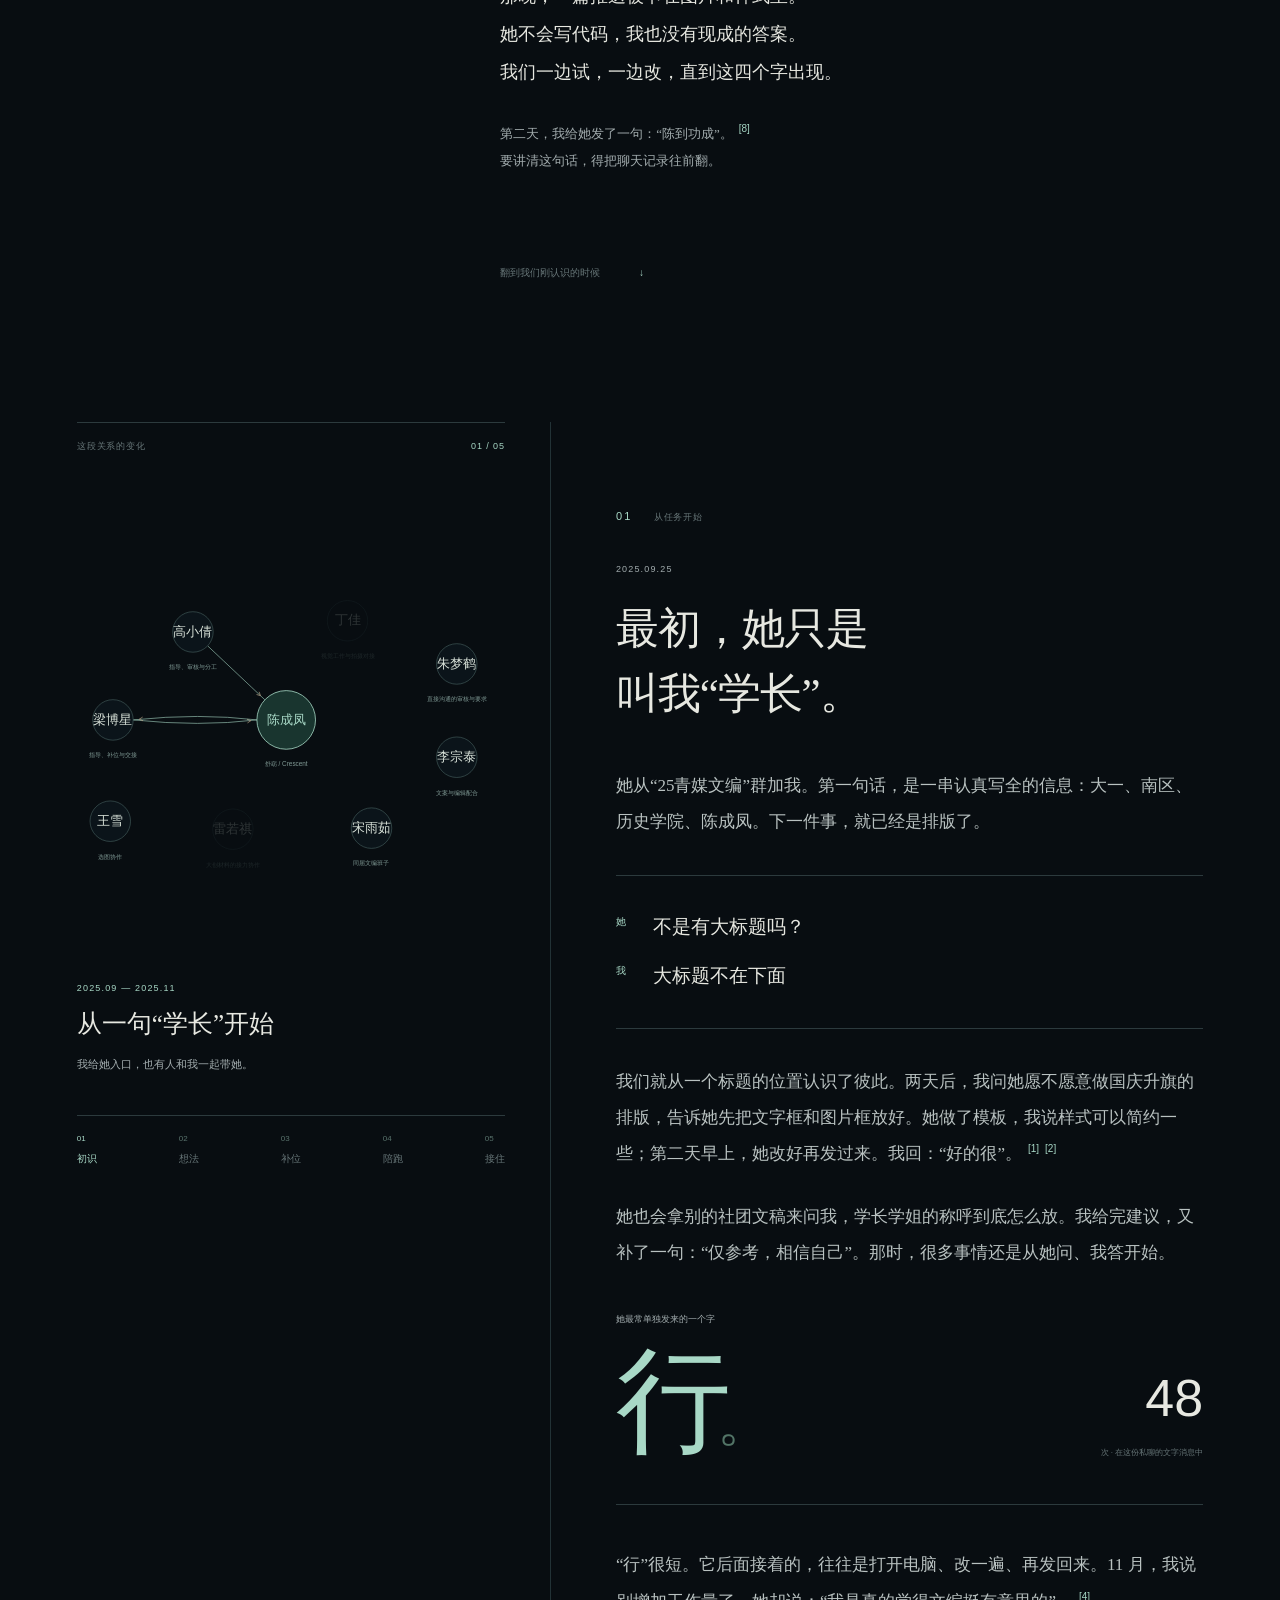
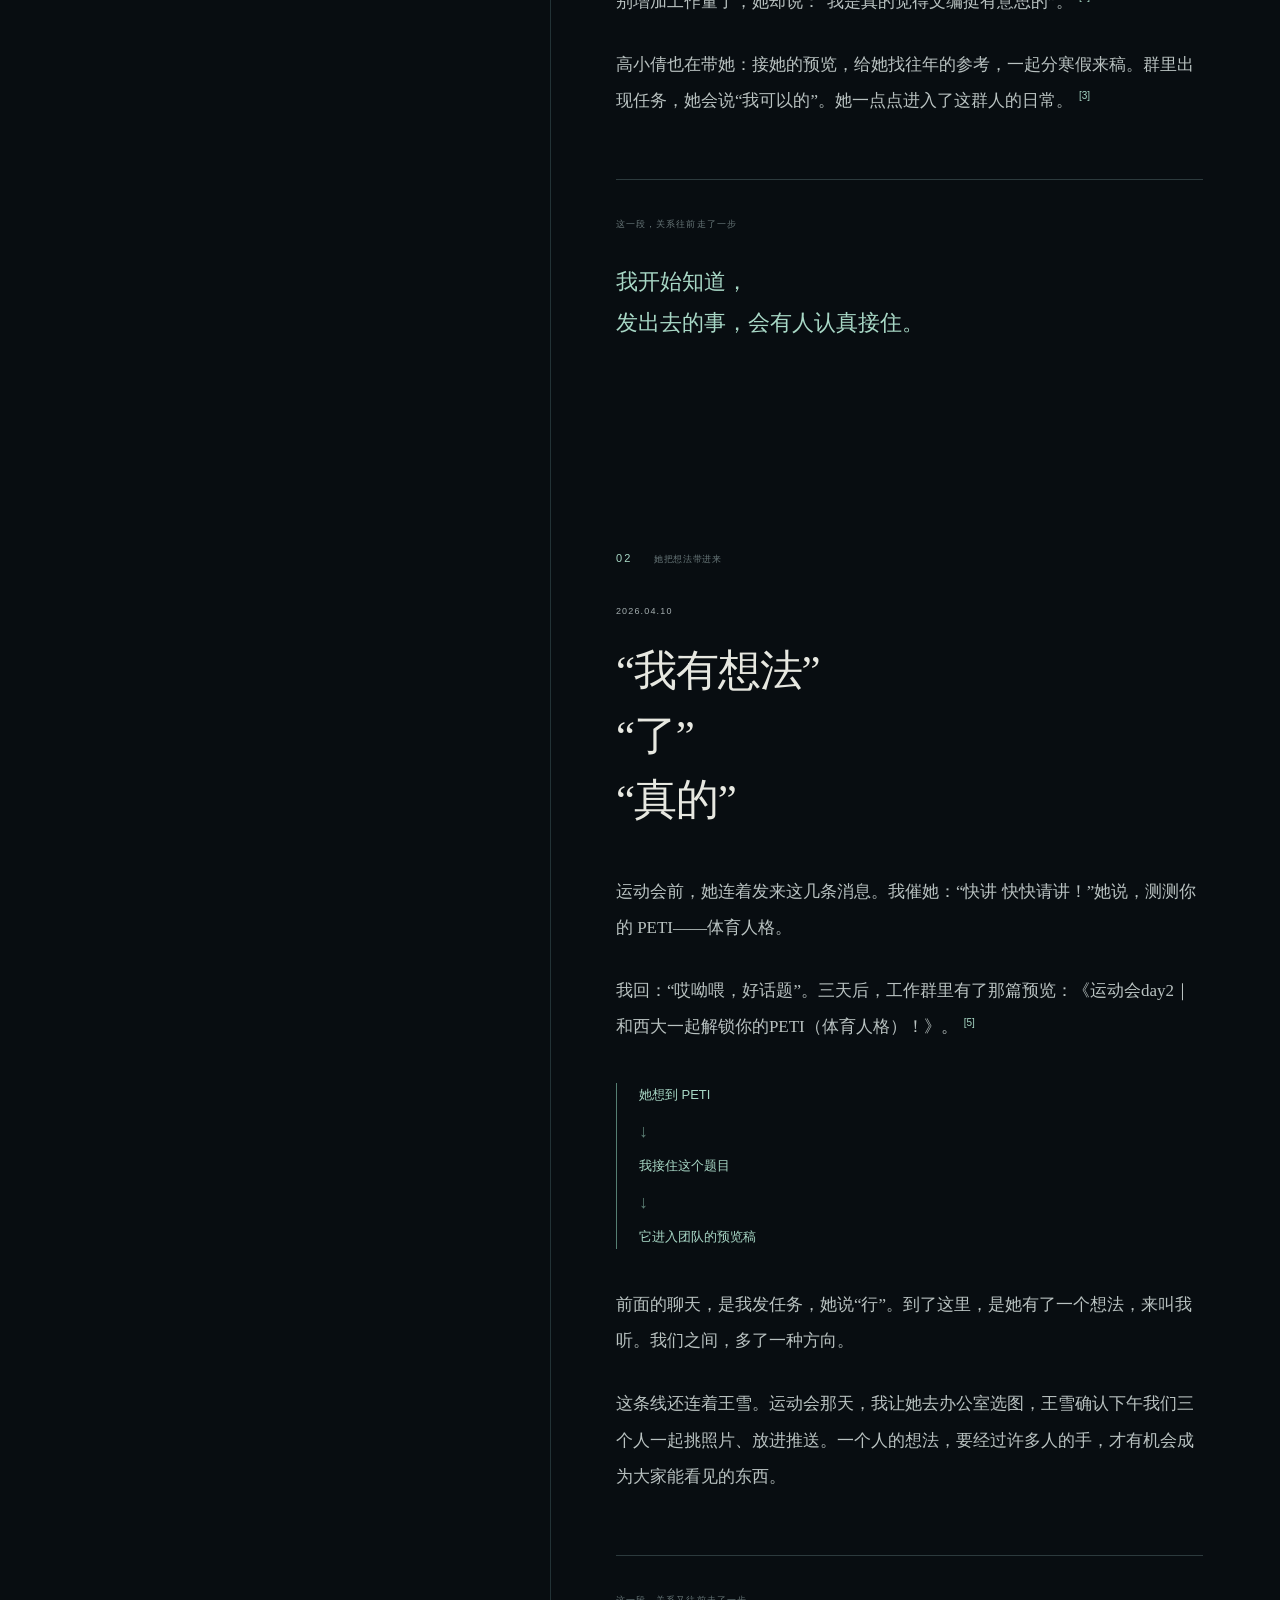
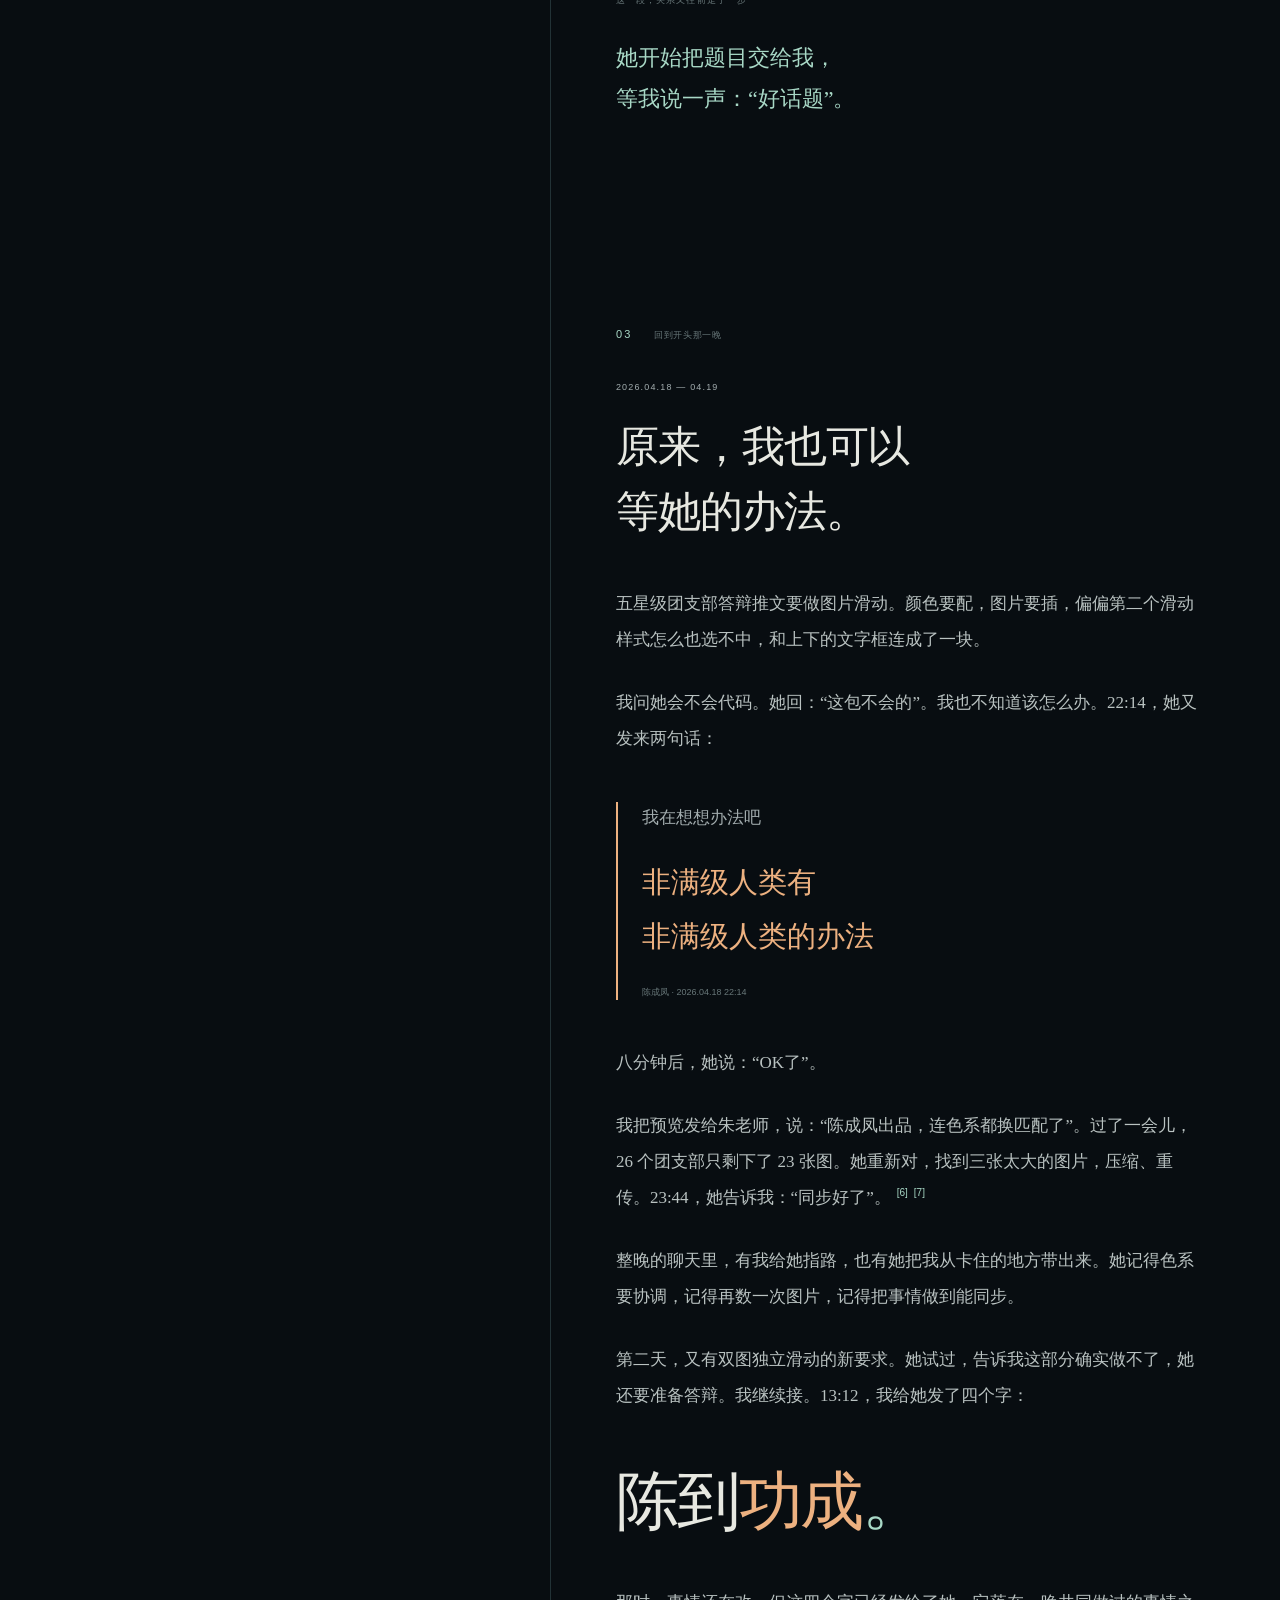
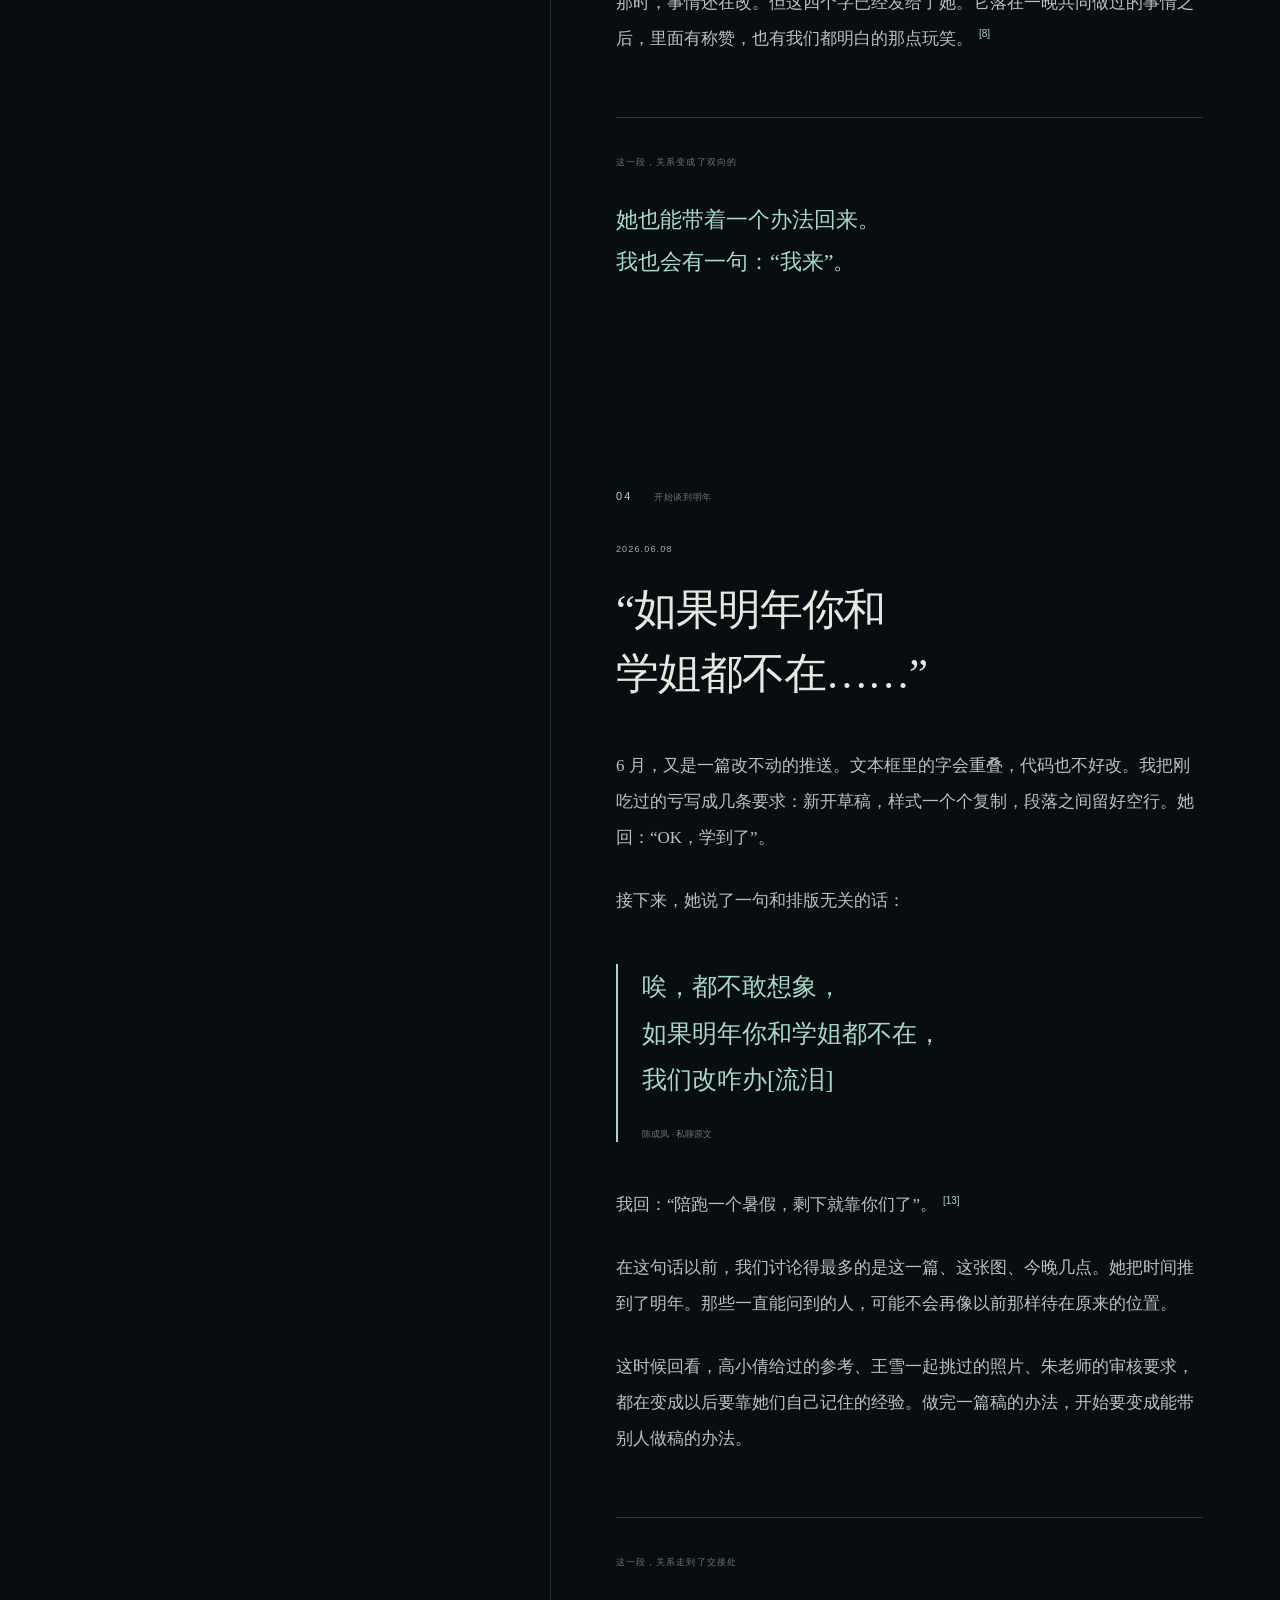
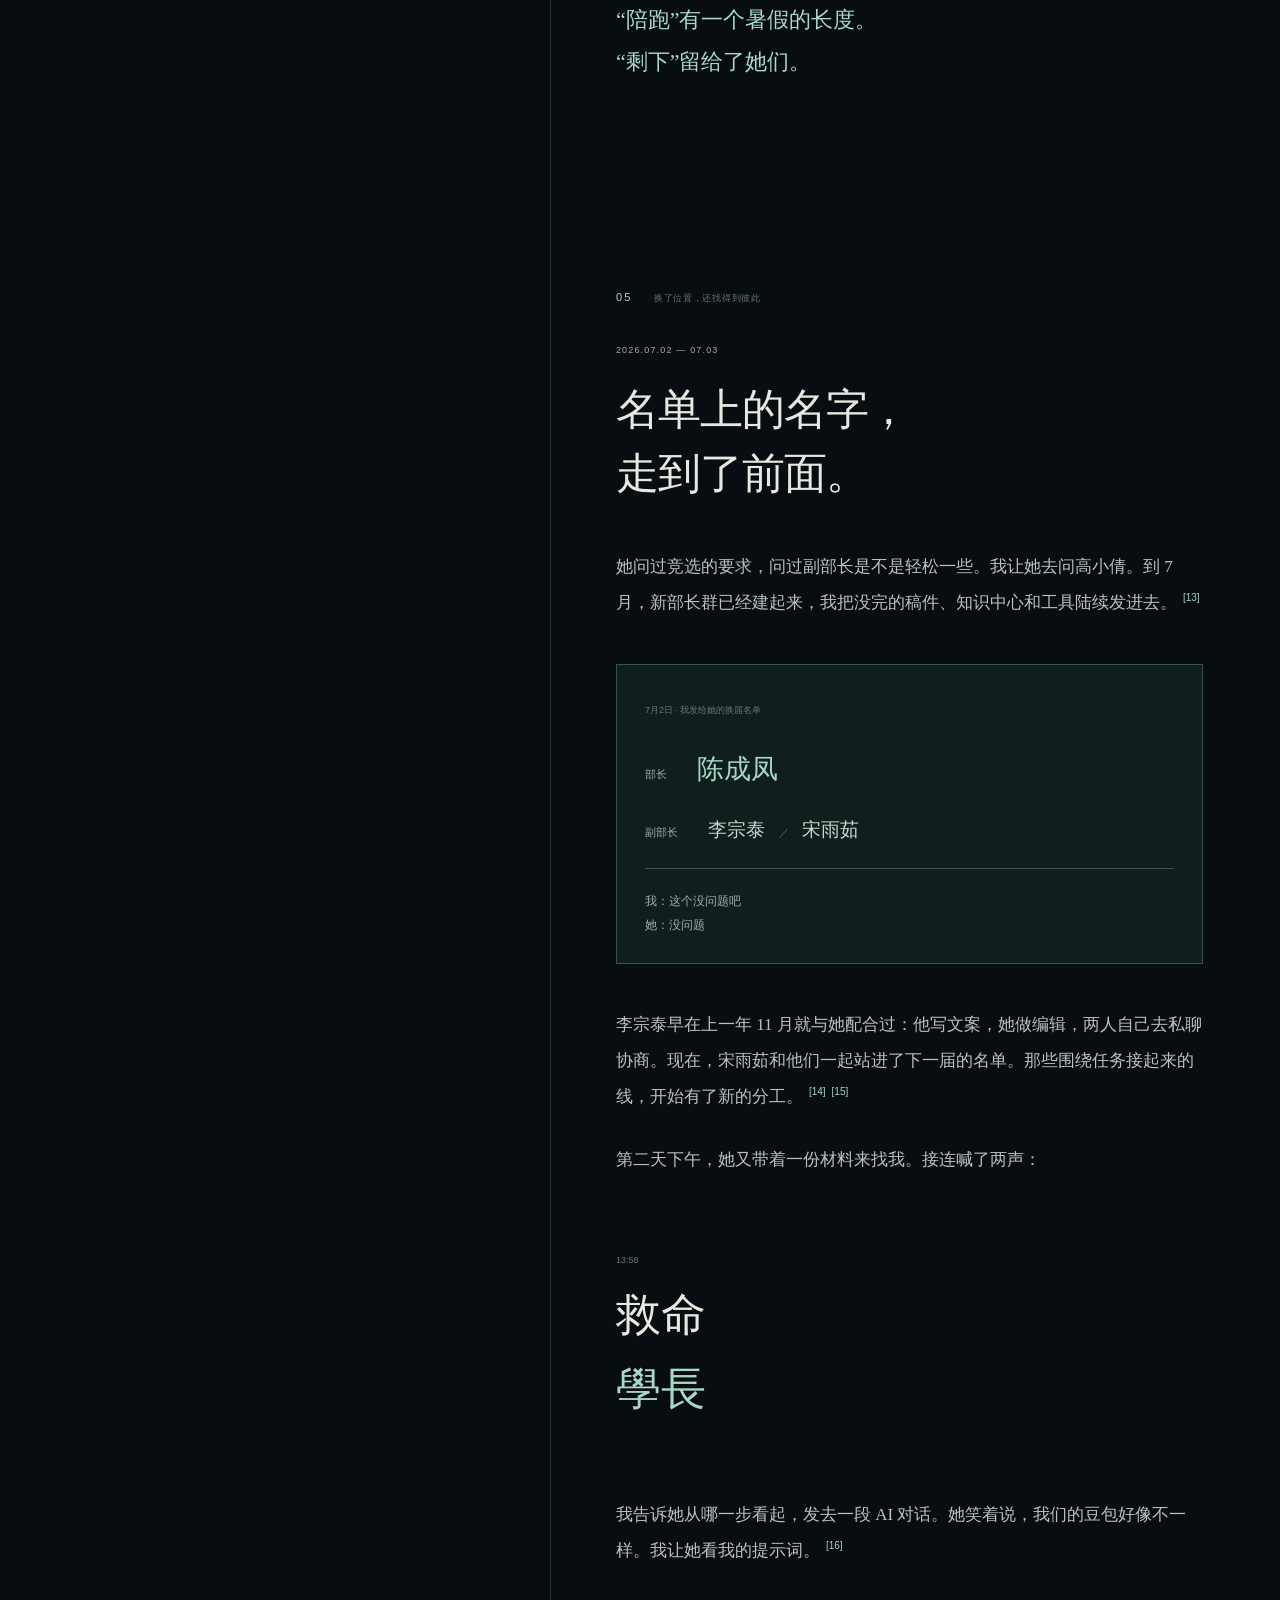
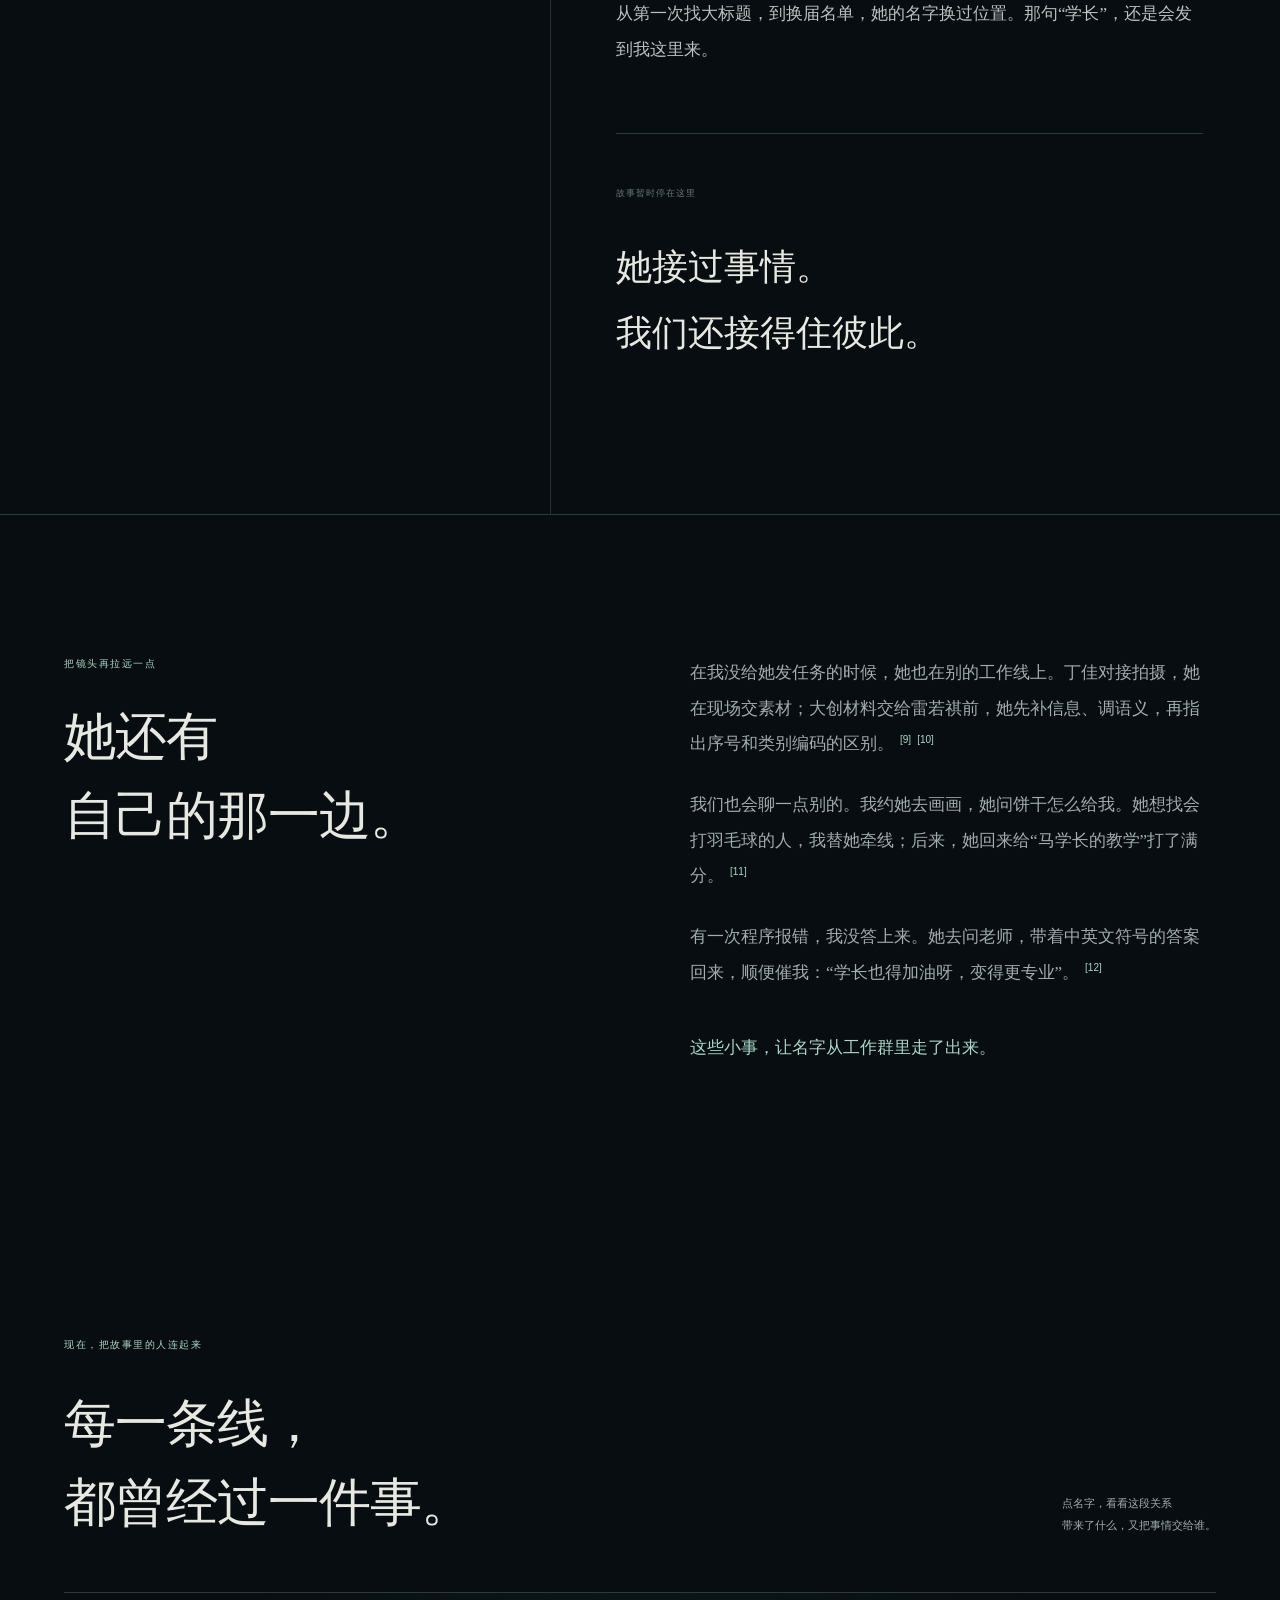
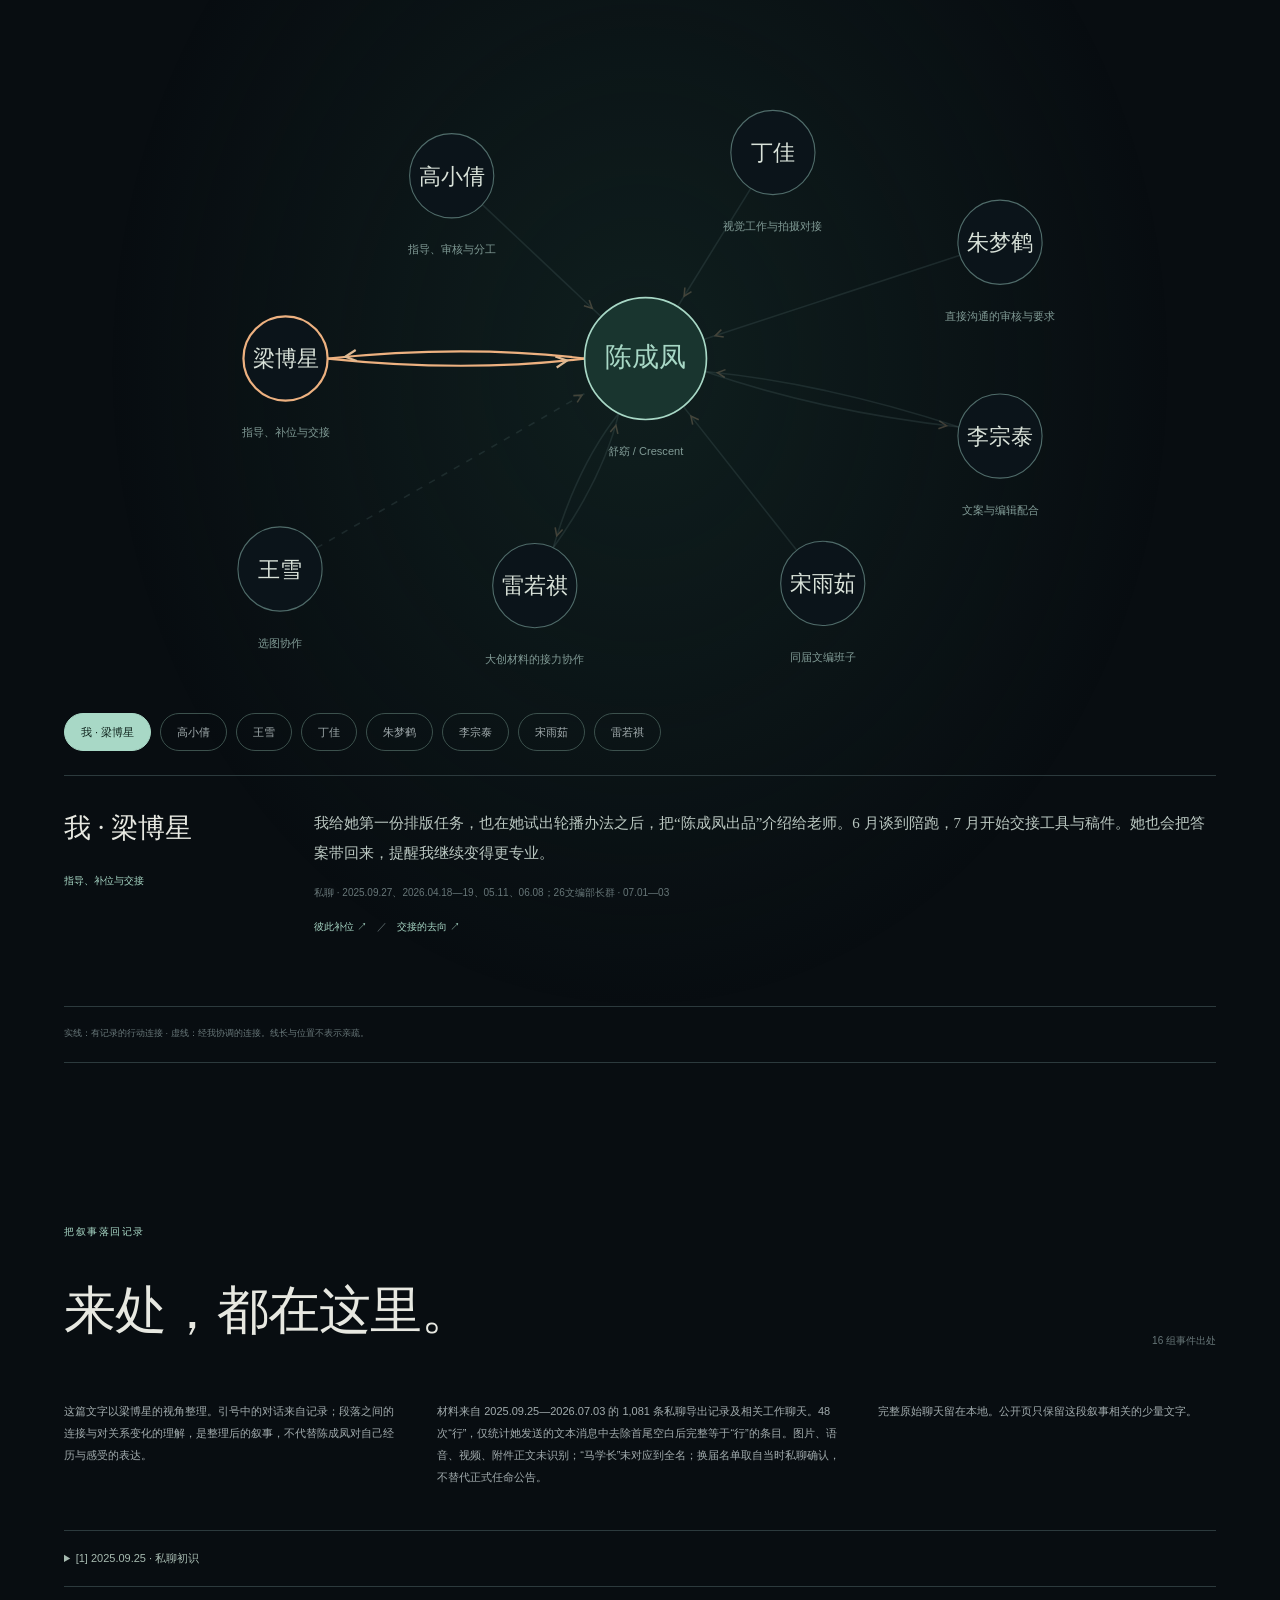
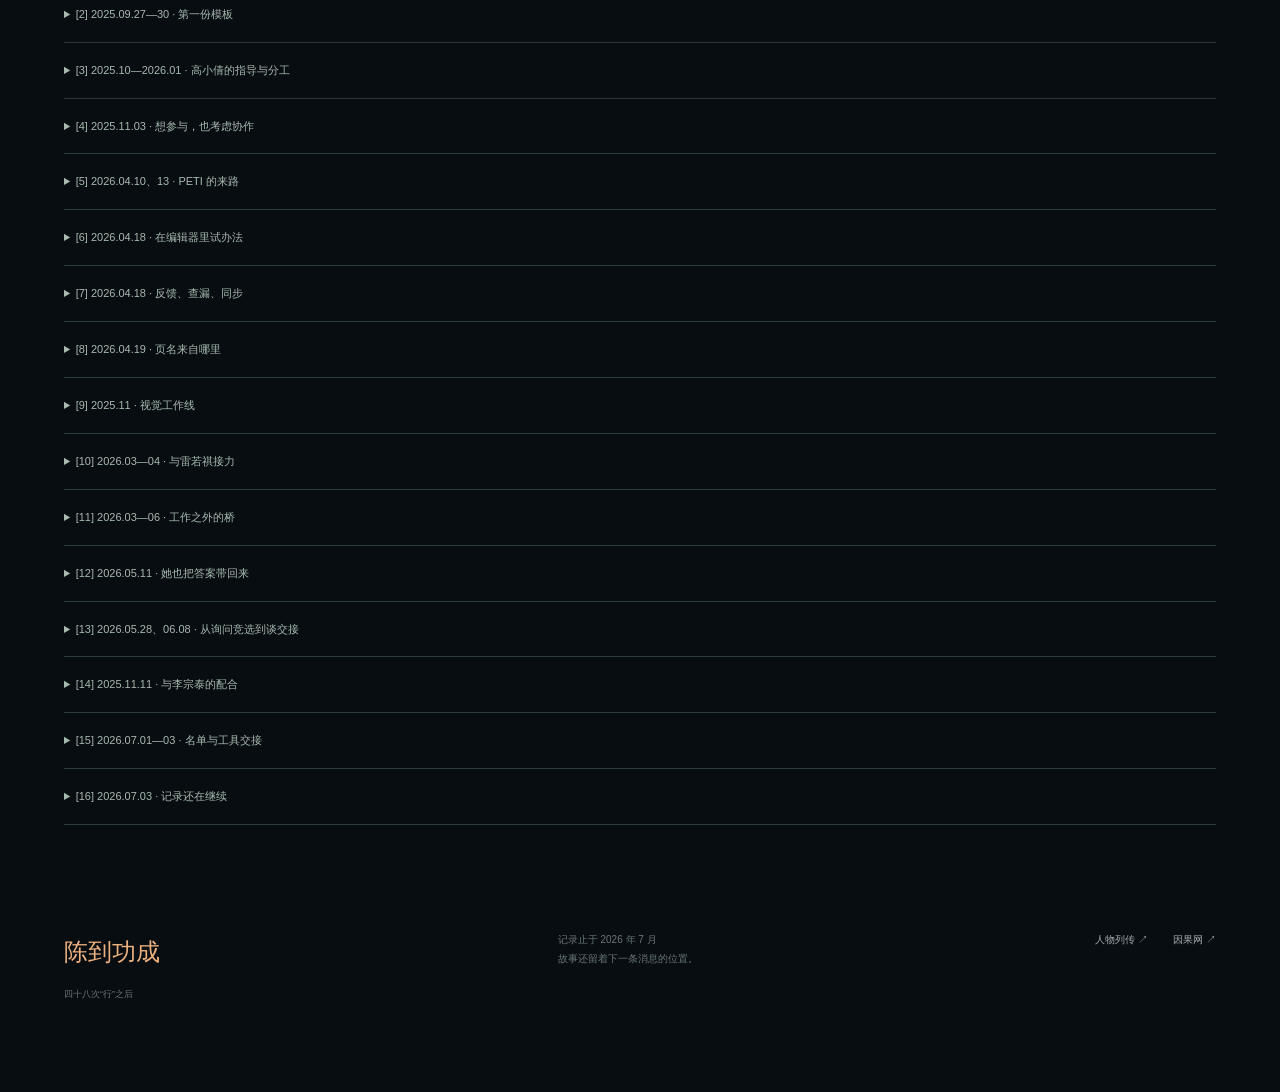
==== commit 9a963249: "Rebuild Chen profile as a five-scene story with scroll-driven relationships" ====
--- a/chen-chengfeng/index.html
+++ b/chen-chengfeng/index.html
@@ -1,100 +1,98 @@
 <!doctype html>
 <html lang="zh-CN">
 <head>
-  <meta charset="utf-8">
-  <meta name="viewport" content="width=device-width, initial-scale=1">
-  <meta name="robots" content="noindex, noarchive">
-  <meta name="description" content="陈成凤人物专页：从文编初识、彼此补位，到一场仍在继续的交接。循着事件，看见人与人之间的关联。">
-  <title>陈到功成 · 陈成凤的来路与交接</title>
-  <link rel="stylesheet" href="style.css">
-  <script src="app.js" defer></script>
+<meta charset="utf-8"><meta name="viewport" content="width=device-width, initial-scale=1"><meta name="robots" content="noindex, noarchive">
+<meta name="description" content="陈到功成。一个回了48次“行”的人，和一场慢慢发生的交接。陈成凤与梁博星的人物故事及关系脉络。">
+<title>陈到功成｜四十八次“行”之后</title><link rel="stylesheet" href="style.css"><script src="app.js" defer></script>
 </head>
 <body>
-<a class="skip" href="#story">跳到正文</a>
-<header class="topbar">
-  <a href="../" class="brand">凝结核 <span>／ 人物别卷</span></a>
-  <a href="#network">看关系图 <span aria-hidden="true">↗</span></a>
-</header>
+<a class="skip" href="#story">跳到故事</a>
+<div class="reading-progress" aria-hidden="true"><i></i></div>
+<header class="topbar"><a class="brand" href="../">凝结核 <span>人物别卷 / 013</span></a><nav aria-label="主导航"><a href="#story">故事</a><a href="#network">关系</a><a href="#sources">出处</a></nav><span class="reading-label" aria-hidden="true">向下，进入这段关系 ↓</span></header>
 <main>
-  <section class="hero" aria-labelledby="title">
-    <div class="eyebrow"><span class="dot"></span> 一个人的来路，也是一群人的交点</div>
-    <div class="hero-title">
-      <div><p class="nameplate">陈成凤 <span>舒窈 · 今夕何夕 · Crescent</span></p><h1 id="title">陈到<span>功成</span><i>。</i></h1></div>
-      <div class="seal" aria-hidden="true"><span>相与</span><span>成事</span></div>
-    </div>
-    <p class="intro">最初，你们还在找编辑器里的大标题。<br>后来，你遇到排版难题，会去找她。<br>再后来，换届名单上，“部长”后面写了她的名字。</p>
-    <div class="hero-bottom"><p>从一句“学长”，到一场交接。<br><span>沿着你们做过的事，把那些互相改变的瞬间重新连起来。</span></p><a href="#story" class="read-link">往下读 <span aria-hidden="true">↓</span></a></div>
-    <div class="facts"><div><b>2025.09 — 2026.07</b><span>这份记录的时间窗口</span></div><div><b>1,081 <small>条</small></b><span>私聊导出记录 · 含非文字消息</span></div><div><b>从请教到补位</b><span>关系的变化，藏在具体事情里</span></div></div>
-  </section>
+<section class="hero" aria-labelledby="title">
+  <div class="hero-line" aria-hidden="true"><svg viewBox="0 0 1000 1000"><defs><linearGradient id="thread-color"><stop stop-color="#7dbbb2" stop-opacity="0"/><stop offset=".5" stop-color="#a4d8c9"/><stop offset="1" stop-color="#edb180"/></linearGradient></defs><ellipse cx="500" cy="500" rx="330" ry="250"/><ellipse cx="500" cy="500" rx="260" ry="370" transform="rotate(45 500 500)"/><path class="hero-thread" d="M50 660 C250 720 235 220 510 350 S625 850 960 300"/><circle class="point-a" cx="510" cy="350" r="6"/><circle class="point-b" cx="740" cy="585" r="4"/></svg></div>
+  <div class="hero-meta"><span>陈成凤 · 舒窈 · Crescent</span><span>2025.09 — 2026.07</span></div>
+  <div class="hero-body"><div class="hero-title"><p class="eyebrow">关系，是在一起做事的时候长出来的。</p><h1 id="title">陈到<br><span>功成<i>。</i></span></h1></div><div class="hero-aside"><span class="index-label">一份关于信任与交接的记录</span><p>我给她发过很多任务。<br>后来，也开始把难题交给她。</p><a class="enter-link" href="#opening">从那一晚读起 <span aria-hidden="true">↘</span></a></div></div>
+  <div class="hero-bottom"><p>梁博星的记录 <span>／ 整理叙事</span></p><p>“陈到功成”<span>2026.04.19 13:12 · 我发给她的话</span></p><a href="#network">看见故事里的人 <span aria-hidden="true">↗</span></a></div>
+</section>
 
-  <section class="network" id="network" aria-labelledby="network-title">
-    <div class="section-head"><div><span class="section-no">01 / 人在关系里</span><h2 id="network-title">把一个名字，放回人群。</h2></div><p>点一个人，读一条连接。<br>箭头从行动者指向受影响的人。<br><span class="mobile-hint">手机可左右滑动图谱，也可点下方名字。</span></p></div>
-    <div class="network-shell">
-      <div class="graph-scroll"><svg id="relation-map" viewBox="0 0 1000 530" role="img" aria-labelledby="map-title map-desc"><title id="map-title">陈成凤的人物关系图</title><desc id="map-desc">陈成凤位于中央，与梁博星、高小倩、王雪、丁佳、朱梦鹤、李宗泰、宋雨茹、雷若祺相连。下方按钮提供每条关系的文字说明。</desc><defs><marker id="arrow" markerWidth="8" markerHeight="8" refX="19" refY="4" orient="auto"><path d="M1,1 L7,4 L1,7" fill="none" stroke="currentColor" stroke-width="1.2"/></marker></defs><g id="map-lines"></g><g id="map-nodes"></g></svg></div>
-      <div class="people" aria-label="选择人物关系">
-        <button data-person="liang" aria-pressed="true">你 · 梁博星</button><button data-person="gao" aria-pressed="false">高小倩</button><button data-person="wang" aria-pressed="false">王雪</button><button data-person="ding" aria-pressed="false">丁佳</button><button data-person="zhu" aria-pressed="false">朱梦鹤</button><button data-person="li" aria-pressed="false">李宗泰</button><button data-person="song" aria-pressed="false">宋雨茹</button><button data-person="lei" aria-pressed="false">雷若祺</button>
-      </div>
-      <div id="relation-detail" class="relation-detail" aria-live="polite" aria-atomic="true"></div>
-      <p class="map-note"><span class="line-key"></span> 有记录的行动连接 <span class="line-key dashed"></span> 通过你协调的连接 <span>图中距离与线长不代表亲疏。</span></p>
-    </div>
-    <noscript><p>互动图需要 JavaScript。下方正文仍可完整阅读：高小倩参与指导与审核；丁佳对接拍摄；王雪与你协调选图；朱梦鹤给出审核要求；李宗泰与她合作文案和编辑；宋雨茹进入同届班子；雷若祺与她接力处理大创材料。</p></noscript>
-  </section>
+<section class="cold-open" id="opening" aria-labelledby="opening-title">
+  <div class="date-rail"><span>先把时间停在这里</span><time>2026年4月18日 · 深夜</time></div>
+  <div class="late-time" aria-hidden="true">23<span>:</span>44</div>
+  <div class="opening-copy"><p class="speaker-label">陈成凤发来一条消息</p><h2 id="opening-title">“同步好了”</h2><p>那晚，一篇推送被卡在图片和样式里。<br>她不会写代码，我也没有现成的答案。<br>我们一边试，一边改，直到这四个字出现。</p><p class="small-copy">第二天，我给她发了一句：“陈到功成”。<a class="cite" href="#s8">[8]</a><br>要讲清这句话，得把聊天记录往前翻。</p></div>
+  <a class="down-label" href="#story">翻到我们刚认识的时候 <span aria-hidden="true">↓</span></a>
+</section>
 
-  <article id="story">
-    <div class="section-head light"><div><span class="section-no">02 / 事情怎样改变了关系</span><h2>“你来做”，慢慢变成“我们来”。</h2></div><p>以下是沿记录串起的行动链。<br>每个节点，都有它发生的时间。</p></div>
-    <nav class="chapter-nav" aria-label="章节"><a href="#first">初识</a><a href="#idea">出主意</a><a href="#svg">彼此补位</a><a href="#others">不止文编</a><a href="#handover">交接</a></nav>
+<div class="story-layout" id="story">
+  <aside class="memory-stage" aria-label="随故事展开的关系脉络">
+    <div class="stage-top"><span>这段关系的变化</span><span id="stage-count">01 / 05</span></div>
+    <div class="stage-visual"><svg id="story-map" viewBox="0 0 1000 650" aria-hidden="true"><defs><marker id="story-arrow" markerWidth="7" markerHeight="7" refX="14" refY="3.5" orient="auto"><path d="M1,1 L6,3.5 L1,6" fill="none" stroke="#c7b294" stroke-width="1"/></marker></defs><g class="map-lines"></g><g class="map-nodes"></g></svg></div>
+    <div class="stage-caption"><p id="stage-date">2025.09</p><h2 id="stage-title">从一句“学长”开始</h2><p id="stage-note">我给她入口，也有人和我一起带她。</p></div>
+    <div class="stage-track" aria-label="故事章节"><a href="#first" class="active" data-stage-link="0"><span>01</span>初识</a><a href="#idea" data-stage-link="1"><span>02</span>想法</a><a href="#svg" data-stage-link="2"><span>03</span>补位</a><a href="#handover" data-stage-link="3"><span>04</span>陪跑</a><a href="#after" data-stage-link="4"><span>05</span>接住</a></div>
+  </aside>
+  <article class="story-copy" aria-label="陈成凤人物故事">
+    <section class="scene" id="first" data-scene="0"><div class="scene-number">01 <span>从任务开始</span></div><p class="scene-date">2025.09.25</p><h2>最初，她只是<br>叫我“学长”。</h2>
+      <p>她从“25青媒文编”群加我。第一句话，是一串认真写全的信息：大一、南区、历史学院、陈成凤。下一件事，就已经是排版了。</p>
+      <div class="chat-pair"><p><span>她</span>不是有大标题吗？</p><p><span>我</span>大标题不在下面</p></div>
+      <p>我们就从一个标题的位置认识了彼此。两天后，我问她愿不愿意做国庆升旗的排版，告诉她先把文字框和图片框放好。她做了模板，我说样式可以简约一些；第二天早上，她改好再发过来。我回：“好的很”。<a class="cite" href="#s1">[1]</a><a class="cite" href="#s2">[2]</a></p>
+      <p>她也会拿别的社团文稿来问我，学长学姐的称呼到底怎么放。我给完建议，又补了一句：“仅参考，相信自己”。那时，很多事情还是从她问、我答开始。</p>
+      <div class="word-study"><div><span>她最常单独发来的一个字</span><b>行<i>。</i></b></div><p><strong>48</strong><span>次 · 在这份私聊的文字消息中</span></p></div>
+      <p>“行”很短。它后面接着的，往往是打开电脑、改一遍、再发回来。11 月，我说别增加工作量了，她却说：“我是真的觉得文编挺有意思的”。<a class="cite" href="#s4">[4]</a></p>
+      <p>高小倩也在带她：接她的预览，给她找往年的参考，一起分寒假来稿。群里出现任务，她会说“我可以的”。她一点点进入了这群人的日常。<a class="cite" href="#s3">[3]</a></p>
+      <div class="scene-turn"><span>这一段，关系往前走了一步</span><p>我开始知道，<br>发出去的事，会有人认真接住。</p></div>
+    </section>
 
-    <section class="chapter" id="first"><aside><span>一</span><time>2025.09 — 11</time><em>先把一件事做完</em></aside><div class="chapter-body">
-      <h3>从“大标题不在下面”开始。</h3>
-      <p>2025 年 9 月 25 日，她从“25青媒文编”群加你，自报家门：大一、南区、历史学院。紧接着讨论的，就是编辑器里的大标题。你们关系的开头很具体：有一处看不见，有一个人指给另一个人看。<a class="cite" href="#s1">[1]</a></p>
-      <p>两天后，你问她愿不愿意做国庆升旗活动的排版，教她先放好文字框和图片框，等材料到齐再填。她交来模板，你建议简约一些；第二天早上，她又发来修改版，你回：“好的很”。邀请、试做、反馈、再交稿，一轮小小的合作完成了。<a class="cite" href="#s2">[2]</a></p>
-      <div class="cause-strip"><span>你给一个入口</span><i>→</i><span>她动手做一版</span><i>→</i><span>你反馈，她再改</span><i>→</i><span>下一次还能一起做</span></div>
-      <p>这段学习也有高小倩的参与。10 月的校舞赛，她在群里响应高小倩的招募；之后的排版预览，你明确让她交给高小倩。到了寒假，高小倩又与她分配返乡宣讲来稿。一次次任务，把“找学长问问”拓展成一张能找到不同人的工作网。<a class="cite" href="#s3">[3]</a></p>
-      <blockquote><p>“我是真的觉得文编挺有意思的”</p><footer>陈成凤 · 2025.11.03 · 私聊</footer></blockquote>
-      <p>那天你一度说不增加工作量，她说可以顺手拍，也可以写。随后她又提醒你，另一个同学已经有框架，两人同时写可能不协调。热情和分寸同时出现：想参与，也看得见别人的工作。<a class="cite" href="#s4">[4]</a></p>
-    </div></section>
+    <section class="scene" id="idea" data-scene="1"><div class="scene-number">02 <span>她把想法带进来</span></div><p class="scene-date">2026.04.10</p><h2>“我有想法”<br>“了”<br>“真的”</h2>
+      <p>运动会前，她连着发来这几条消息。我催她：“快讲 快快请讲！”她说，测测你的 PETI——体育人格。</p>
+      <p>我回：“哎呦喂，好话题”。三天后，工作群里有了那篇预览：《运动会day2｜和西大一起解锁你的PETI（体育人格）！》。<a class="cite" href="#s5">[5]</a></p>
+      <div class="cause-chain"><span>她想到 PETI</span><i>↓</i><span>我接住这个题目</span><i>↓</i><span>它进入团队的预览稿</span></div>
+      <p>前面的聊天，是我发任务，她说“行”。到了这里，是她有了一个想法，来叫我听。我们之间，多了一种方向。</p>
+      <p>这条线还连着王雪。运动会那天，我让她去办公室选图，王雪确认下午我们三个人一起挑照片、放进推送。一个人的想法，要经过许多人的手，才有机会成为大家能看见的东西。</p>
+      <div class="scene-turn"><span>这一段，关系又往前走了一步</span><p>她开始把题目交给我，<br>等我说一声：“好话题”。</p></div>
+    </section>
 
-    <section class="chapter" id="idea"><aside><span>二</span><time>2026.04.10 — 13</time><em>她也开始定义题目</em></aside><div class="chapter-body">
-      <h3>“我有想法了。真的。”</h3>
-      <p>4 月 10 日，她连着发了几条短消息，说有一个想法：“测测你的PETI”“体育人格”。你催她快讲，然后回：“哎呦喂，好话题”。三天后的工作群里，出现了《运动会day2｜和西大一起解锁你的PETI（体育人格）！》的预览标题。一个聊天里的念头，进入了共同制作的稿件。<a class="cite" href="#s5">[5]</a></p>
-      <div class="cause-strip"><span>陈成凤提出 PETI</span><i>→</i><span>你接住这个想法</span><i>→</i><span>团队推进成预览稿</span></div>
-      <p class="interpretation"><b>叙事理解</b> 这里的变化，是她开始参与决定“做什么”。记录能确认想法与稿件标题之间的连接；稿件各部分由谁完成、最终如何发布，仍需另查成稿。</p>
-    </div></section>
+    <section class="scene pivot" id="svg" data-scene="2"><div class="scene-number">03 <span>回到开头那一晚</span></div><p class="scene-date">2026.04.18 — 04.19</p><h2>原来，我也可以<br>等她的办法。</h2>
+      <p>五星级团支部答辩推文要做图片滑动。颜色要配，图片要插，偏偏第二个滑动样式怎么也选不中，和上下的文字框连成了一块。</p>
+      <p>我问她会不会代码。她回：“这包不会的”。我也不知道该怎么办。22:14，她又发来两句话：</p>
+      <blockquote><p>我在想想办法吧</p><p>非满级人类有<br>非满级人类的办法</p><footer>陈成凤 · 2026.04.18 22:14</footer></blockquote>
+      <p>八分钟后，她说：“OK了”。</p>
+      <p>我把预览发给朱老师，说：“陈成凤出品，连色系都换匹配了”。过了一会儿，26 个团支部只剩下了 23 张图。她重新对，找到三张太大的图片，压缩、重传。23:44，她告诉我：“同步好了”。<a class="cite" href="#s6">[6]</a><a class="cite" href="#s7">[7]</a></p>
+      <p>整晚的聊天里，有我给她指路，也有她把我从卡住的地方带出来。她记得色系要协调，记得再数一次图片，记得把事情做到能同步。</p>
+      <p>第二天，又有双图独立滑动的新要求。她试过，告诉我这部分确实做不了，她还要准备答辩。我继续接。13:12，我给她发了四个字：</p>
+      <div class="title-return">陈到<span>功成</span><i>。</i></div>
+      <p>那时，事情还在改。但这四个字已经发给了她。它落在一晚共同做过的事情之后，里面有称赞，也有我们都明白的那点玩笑。<a class="cite" href="#s8">[8]</a></p>
+      <div class="scene-turn"><span>这一段，关系变成了双向的</span><p>她也能带着一个办法回来。<br>我也会有一句：“我来”。</p></div>
+    </section>
 
-    <section class="chapter featured" id="svg"><aside><span>三</span><time>2026.04.18 — 19</time><em>你也有不会的时候</em></aside><div class="chapter-body">
-      <h3>非满级人类，<br>有非满级人类的办法。</h3>
-      <p>五星级团支部答辩推文要做图片滑动。4 月 18 日晚，你找她一起调整：颜色要统一，图片要能滑动，样式又偏偏和上下文字框连在一起。你问会不会代码，她说不会；你也承认这个问题奇怪。<a class="cite" href="#s6">[6]</a></p>
-      <div class="dialogue"><p><b>陈成凤</b><span>我在想想办法吧</span></p><p><b>陈成凤</b><span>非满级人类有非满级人类的办法</span></p><p><b>稍后</b><span>OK了</span></p></div>
-      <p>你在另一边向朱梦鹤老师介绍：“陈成凤出品，连色系都换匹配了”。接着又有图片没传全，她逐一核对，确认是三张图片太大，自己压缩重传。23:44，她说：“同步好了”。<a class="cite" href="#s7">[7]</a></p>
-      <div class="cause-strip"><span>需求卡在样式里</span><i>→</i><span>她试出可用办法</span><i>→</i><span>你向老师反馈</span><i>→</i><span>一起完成当晚同步</span></div>
-      <p>第二天，双图独立滑动的新要求又把事情推到代码层面。她要准备答辩，你继续接手。13:12，你发出四个字：“陈到功成”。这个名字的谐音，适合留作这一页的题目：它记下一晚共同推进的工作，也记下你们各自会做、还不会做的部分。<a class="cite" href="#s8">[8]</a></p>
-      <p class="interpretation"><b>叙事理解</b> 从这里能看见一种双向关系：你给她任务和方法，她把审美判断、耐心核对与编辑器里的经验带回来。技术之外，你们开始为彼此补位。</p>
-    </div></section>
+    <section class="scene" id="handover" data-scene="3"><div class="scene-number">04 <span>开始谈到明年</span></div><p class="scene-date">2026.06.08</p><h2>“如果明年你和<br>学姐都不在……”</h2>
+      <p>6 月，又是一篇改不动的推送。文本框里的字会重叠，代码也不好改。我把刚吃过的亏写成几条要求：新开草稿，样式一个个复制，段落之间留好空行。她回：“OK，学到了”。</p>
+      <p>接下来，她说了一句和排版无关的话：</p>
+      <blockquote class="quiet"><p>唉，都不敢想象，<br>如果明年你和学姐都不在，<br>我们改咋办[流泪]</p><footer>陈成凤 · 私聊原文</footer></blockquote>
+      <p>我回：“陪跑一个暑假，剩下就靠你们了”。<a class="cite" href="#s13">[13]</a></p>
+      <p>在这句话以前，我们讨论得最多的是这一篇、这张图、今晚几点。她把时间推到了明年。那些一直能问到的人，可能不会再像以前那样待在原来的位置。</p>
+      <p>这时候回看，高小倩给过的参考、王雪一起挑过的照片、朱老师的审核要求，都在变成以后要靠她们自己记住的经验。做完一篇稿的办法，开始要变成能带别人做稿的办法。</p>
+      <div class="scene-turn"><span>这一段，关系走到了交接处</span><p>“陪跑”有一个暑假的长度。<br>“剩下”留给了她们。</p></div>
+    </section>
 
-    <section class="chapter" id="others"><aside><span>四</span><time>2025.11 — 2026.06</time><em>还有她自己的路</em></aside><div class="chapter-body">
-      <h3>镜头、表格，以及一块羽毛球场。</h3>
-      <p>文编以外，她也在视觉设计中心的工作线上。丁佳在群里对接校舞赛拍摄，陈成凤与其他同学交素材。11 月的工作记录又明确将她与刘荣列为拍摄参与者。她会编辑，也走到现场去拍。<a class="cite" href="#s9">[9]</a></p>
-      <p>大创群里，她与雷若祺接力处理材料：她补信息、改语义，雷若祺接着处理格式；4 月 13 日，她又指出“序号”和项目类别编码的区别。这里能看到她对流程细节的贡献。<a class="cite" href="#s10">[10]</a></p>
-      <p>你们的交集也慢慢越过任务。你约她去画画；她给你带饼干。6 月她问你有没有会打羽毛球的人，你帮着牵线；随后她回来给“马学长的教学”打满分。一个人认识另一个人，有时是因为有人替他们搭了一次桥。<a class="cite" href="#s11">[11]</a></p>
-      <p class="margin-note">记录中的“马学长”未在此对应到某个全名；这条生活连接只保留原来的称呼。</p>
-      <blockquote><p>“学长也得加油呀，变得更专业”</p><footer>陈成凤 · 2026.05.11 · 私聊</footer></blockquote>
-      <p>一次程序报错，你没立即解出来，她去问了老师，回来告诉你是中英文符号的问题。这句打趣让关系轻了一点：可以向你求助，也可以把答案带回来，顺便催你进步。<a class="cite" href="#s12">[12]</a></p>
-    </div></section>
+    <section class="scene final-scene" id="after" data-scene="4"><div class="scene-number">05 <span>换了位置，还找得到彼此</span></div><p class="scene-date">2026.07.02 — 07.03</p><h2>名单上的名字，<br>走到了前面。</h2>
+      <p>她问过竞选的要求，问过副部长是不是轻松一些。我让她去问高小倩。到 7 月，新部长群已经建起来，我把没完的稿件、知识中心和工具陆续发进去。<a class="cite" href="#s13">[13]</a></p>
+      <div class="roster"><span>7月2日 · 我发给她的换届名单</span><p>部长 <b>陈成凤</b></p><p>副部长 <b>李宗泰 <i>／</i> 宋雨茹</b></p><div>我：这个没问题吧<br>她：没问题</div></div>
+      <p>李宗泰早在上一年 11 月就与她配合过：他写文案，她做编辑，两人自己去私聊协商。现在，宋雨茹和他们一起站进了下一届的名单。那些围绕任务接起来的线，开始有了新的分工。<a class="cite" href="#s14">[14]</a><a class="cite" href="#s15">[15]</a></p>
+      <p>第二天下午，她又带着一份材料来找我。接连喊了两声：</p>
+      <div class="last-messages"><span>13:58</span><p>救命</p><p>學長</p></div>
+      <p>我告诉她从哪一步看起，发去一段 AI 对话。她笑着说，我们的豆包好像不一样。我让她看我的提示词。<a class="cite" href="#s16">[16]</a></p>
+      <p>从第一次找大标题，到换届名单，她的名字换过位置。那句“学长”，还是会发到我这里来。</p>
+      <div class="ending-line"><span>故事暂时停在这里</span><p>她接过事情。<br>我们还接得住彼此。</p></div>
+    </section>
+  </article>
+</div>
 
-    <section class="chapter" id="handover"><aside><span>五</span><time>2026.05 — 07</time><em>让经验继续往前走</em></aside><div class="chapter-body">
-      <h3>“陪跑一个暑假，<br>剩下就靠你们了。”</h3>
-      <p>5 月末，她开始问竞选的事。你把有关副部长的问题转给高小倩，高小倩随后也确认，她来问了。到了 6 月，一次排版问题复盘完，她担心明年你和学姐都不在怎么办，你说会陪跑一个暑假。交接在名单出现之前，就已经开始了。<a class="cite" href="#s13">[13]</a></p>
-      <p>她和李宗泰的连接也早已有迹可循：2025 年 11 月，一人写、一人编，她在群里确认两人私聊协商。半年多后，他们出现在同一份换届名单里，宋雨茹也加入其中。<a class="cite" href="#s14">[14]</a></p>
-      <div class="roster"><span>2026.07.02 / 私聊中确认的换届名单</span><p>文编部长 <b>陈成凤</b></p><p>副部长 <b>李宗泰 · 宋雨茹</b></p></div>
-      <p>7 月 1 日的部长群里，你开始交接未完稿件、知识中心与工具。7 月 2 日，你把上面的名单发给她，问有没有问题，她答：“没问题”。这里记录的是当时聊天中的安排与确认，不替代正式任命公告。<a class="cite" href="#s15">[15]</a></p>
-      <p>你们的关系并没有在名单那里结束。7 月 3 日，她又带着材料来求助，你发去处理思路，她笑说你们的豆包不一样，你让她看提示词。身份在变，找得到彼此的那条路还在。<a class="cite" href="#s16">[16]</a></p>
-      <div class="closing"><span>把这些事放在一起看</span><p>你给她一个入口，<br>她把自己的办法带进来。<br>后来，要往前走的人，<br>也开始接住别人的下一步。</p><small>这是对记录的理解，也是这一页留给你们的余地。</small></div>
-    </div></section>
-  </article>
+<section class="her-world" id="world" aria-labelledby="world-title"><div><p class="eyebrow">把镜头再拉远一点</p><h2 id="world-title">她还有<br>自己的那一边。</h2></div><div><p>在我没给她发任务的时候，她也在别的工作线上。丁佳对接拍摄，她在现场交素材；大创材料交给雷若祺前，她先补信息、调语义，再指出序号和类别编码的区别。<a class="cite" href="#s9">[9]</a><a class="cite" href="#s10">[10]</a></p><p>我们也会聊一点别的。我约她去画画，她问饼干怎么给我。她想找会打羽毛球的人，我替她牵线；后来，她回来给“马学长的教学”打了满分。<a class="cite" href="#s11">[11]</a></p><p>有一次程序报错，我没答上来。她去问老师，带着中英文符号的答案回来，顺便催我：“学长也得加油呀，变得更专业”。<a class="cite" href="#s12">[12]</a></p><p class="soft-ending">这些小事，让名字从工作群里走了出来。</p></div></section>
 
-  <section class="sources" aria-labelledby="source-title"><div class="section-head light"><div><span class="section-no">03 / 回到发生过的地方</span><h2 id="source-title">每一条线，都有来处。</h2></div><p>展开查看时间、场景与关键文字。</p></div>
-    <p class="scope">本页根据你与陈成凤的私聊文字，以及相关工作群、对接聊天中的片段整理。私聊导出含 1,081 条记录，时间为 2025.09.25—2026.07.03；图片、语音、视频与附件正文未作内容识别。这里保留与叙事有关的少量文字摘引，原始导出留在本地。页面记录的是这段时间里的工作与生活交集，不概括她的全部人生，也不推定未见记录的私人关系。</p>
-    <details id="s1"><summary>[1] 2025.09.25 · 私聊初识</summary><p>她从“25青媒文编”自我介绍，随后问“不是有大标题吗？”，你回复“大标题不在下面”。</p></details>
+<section class="network" id="network" aria-labelledby="network-title"><div class="section-heading"><div><span class="eyebrow">现在，把故事里的人连起来</span><h2 id="network-title">每一条线，<br>都曾经过一件事。</h2></div><p>点名字，看看这段关系<br>带来了什么，又把事情交给谁。</p></div><div class="network-shell"><div class="graph-scroll"><svg id="relation-map" viewBox="0 0 1000 650" role="img" aria-labelledby="map-title"><title id="map-title">陈成凤与梁博星、高小倩、王雪、丁佳、朱梦鹤、李宗泰、宋雨茹、雷若祺的关系图。可使用下方人物按钮阅读。</title><defs><marker id="arrow" markerWidth="7" markerHeight="7" refX="14" refY="3.5" orient="auto"><path d="M1,1 L6,3.5 L1,6" fill="none" stroke="#dfba94" stroke-width="1"/></marker></defs><g class="map-lines"></g><g class="map-nodes"></g></svg></div><div class="people" aria-label="选择人物关系"><button data-person="liang" aria-pressed="true">我 · 梁博星</button><button data-person="gao" aria-pressed="false">高小倩</button><button data-person="wang" aria-pressed="false">王雪</button><button data-person="ding" aria-pressed="false">丁佳</button><button data-person="zhu" aria-pressed="false">朱梦鹤</button><button data-person="li" aria-pressed="false">李宗泰</button><button data-person="song" aria-pressed="false">宋雨茹</button><button data-person="lei" aria-pressed="false">雷若祺</button></div><div id="relation-detail" class="relation-detail" aria-live="polite" aria-atomic="true"></div><p class="map-note">实线：有记录的行动连接 · 虚线：经我协调的连接。线长与位置不表示亲疏。<span>手机可横向滑动图谱。</span></p></div><noscript><p>完整的人物连接已写在上方故事里；互动关系图需要 JavaScript。</p></noscript></section>
+
+<section class="sources" id="sources" aria-labelledby="source-title"><div class="section-heading"><div><span class="eyebrow">把叙事落回记录</span><h2 id="source-title">来处，都在这里。</h2></div><span class="source-count">16 组事件出处</span></div><div class="source-intro"><p>这篇文字以梁博星的视角整理。引号中的对话来自记录；段落之间的连接与对关系变化的理解，是整理后的叙事，不代替陈成凤对自己经历与感受的表达。</p><p>材料来自 2025.09.25—2026.07.03 的 1,081 条私聊导出记录及相关工作聊天。48 次“行”，仅统计她发送的文本消息中去除首尾空白后完整等于“行”的条目。图片、语音、视频、附件正文未识别；“马学长”未对应到全名；换届名单取自当时私聊确认，不替代正式任命公告。</p><p>完整原始聊天留在本地。公开页只保留这段叙事相关的少量文字。</p></div>    <details id="s1"><summary>[1] 2025.09.25 · 私聊初识</summary><p>她从“25青媒文编”自我介绍，随后问“不是有大标题吗？”，你回复“大标题不在下面”。</p></details>
     <details id="s2"><summary>[2] 2025.09.27—30 · 第一份模板</summary><p>你邀请她做十一升旗活动排版，说明先放好文字框和图片框。9 月 29 日她发来模板；你提出“可以适当简约”。30 日再改，你回“好的很”。</p></details>
     <details id="s3"><summary>[3] 2025.10—2026.01 · 高小倩的指导与分工</summary><p>“25青媒文编”10 月 13 日：高小倩征集校舞赛文稿参与者，她答“我可以的”。10 月 21 日，你要求她将预览发给高小倩。“25青媒大家庭”1 月 29 日：高小倩分配返校宣讲稿件，由两人各做一部分。</p></details>
     <details id="s4"><summary>[4] 2025.11.03 · 想参与，也考虑协作</summary><p>私聊中，她说“我是真的觉得文编挺有意思的”，随后说明另一个同学已有框架，两个人写可能不协调。</p></details>
@@ -110,8 +108,6 @@
     <details id="s14"><summary>[14] 2025.11.11 · 与李宗泰的配合</summary><p>“25青媒文编”中，你安排她与李宗泰协作，她确认“我跟李宗泰一起吗，我们俩协商？”，随后说“OK，我们俩私聊”。私聊中你再明确，她负责编辑。</p></details>
     <details id="s15"><summary>[15] 2026.07.01—03 · 名单与工具交接</summary><p>“26文编部长群”里，你交接待完成稿件、知识中心和工具。7 月 2 日私聊，你列出“部长：陈成凤；副部长：李宗泰 宋雨茹”，她回答“没问题”。3 日群里她说考完试会细细研究工具。</p></details>
     <details id="s16"><summary>[16] 2026.07.03 · 记录还在继续</summary><p>她发来材料求助，你指出处理的起点，并给出 AI 对话。14:15，她说你们的豆包不一样，你答“你看我提示词呀”。</p></details>
-  </section>
-  <footer class="end"><p>陈到功成 <span>／ 陈成凤人物别卷</span></p><p>记录止于 2026 年 7 月 · 整理于 2026 年 10 月</p><div><a href="../">返回人物列传 ↗</a><a href="https://causal-web.maniforld.com/">读你原来的因果网 ↗</a></div></footer>
-</main>
-</body>
-</html>
+</section>
+<footer class="end"><a href="#title">陈到功成<span>四十八次“行”之后</span></a><p>记录止于 2026 年 7 月<br>故事还留着下一条消息的位置。</p><div><a href="../">人物列传 ↗</a><a href="https://causal-web.maniforld.com/">因果网 ↗</a></div></footer>
+</main></body></html>
--- a/chen-chengfeng/style.css
+++ b/chen-chengfeng/style.css
@@ -1,9 +1,15 @@
-:root{--paper:#f5f2e9;--ink:#292e2b;--dim:#626b62;--line:#d9d9ca;--accent:#a74630;--moss:#57654f;--night:#1d2a29;--cream:#ebe8da;--serif:"Songti SC","STSong","Noto Serif CJK SC","SimSun",serif;--sans:-apple-system,BlinkMacSystemFont,"PingFang SC","Microsoft YaHei",sans-serif}
-*{box-sizing:border-box}html{scroll-behavior:smooth;scroll-padding-top:28px}body{margin:0;background:var(--paper);color:var(--ink);font:17px/1.95 var(--serif);background-image:radial-gradient(#65745d0c .6px,transparent .6px);background-size:6px 6px}a{color:inherit;text-underline-offset:5px}button,a{-webkit-tap-highlight-color:transparent}button{font:inherit}::selection{background:#d8d8b5}a:focus-visible,button:focus-visible,summary:focus-visible{outline:3px solid #b8523a;outline-offset:5px}.skip{position:absolute;top:-100px;left:20px;background:var(--paper);padding:10px;z-index:10}.skip:focus{top:10px}.topbar{max-width:1280px;margin:auto;padding:25px 50px;display:flex;justify-content:space-between;border-bottom:1px solid var(--line);font:13px/1.7 var(--sans);letter-spacing:.05em}.topbar a{text-decoration:none}.brand{font-weight:600}.brand span{color:var(--dim);font-weight:400;margin-left:8px}.topbar>a:last-child span{margin-left:20px}.hero,.network,article,.sources,.end{max-width:1180px;margin:auto}.hero{padding:72px 30px 0}.eyebrow,.nameplate,.section-no,.section-head>p,.facts,.read-link,.chapter-nav,.chapter aside time,.chapter aside em,.cite,.cause-strip,.interpretation b,.roster>span,.sources summary,.scope,.margin-note,.end{font-family:var(--sans)}.eyebrow{font-size:12px;letter-spacing:.18em;color:var(--dim);display:flex;gap:11px;align-items:center}.dot{width:7px;height:7px;background:var(--accent);border-radius:50%;display:inline-block}.hero-title{display:flex;align-items:center;justify-content:space-between;padding-right:30px}.nameplate{font-size:17px;margin:42px 0 14px;letter-spacing:.17em}.nameplate span{font-size:11px;color:var(--dim);letter-spacing:.08em;margin-left:17px}h1{font-size:clamp(65px,10.3vw,128px);font-weight:500;letter-spacing:.05em;line-height:1.16;margin:0}h1 span{color:var(--accent)}h1 i{color:var(--moss);font-style:normal}.seal{border:1px solid #a7463070;color:var(--accent);font-size:23px;line-height:1.5;letter-spacing:.25em;padding:18px 14px 18px 20px;display:flex;gap:3px;transform:rotate(5deg);position:relative;margin-top:45px}.seal:before{content:"";position:absolute;inset:5px;border:1px solid #a7463050}.seal span{writing-mode:vertical-rl}.intro{font-size:clamp(19px,2.1vw,25px);line-height:1.95;margin:36px 0 28px}.hero-bottom{display:flex;justify-content:space-between;align-items:flex-end;margin:0 0 50px}.hero-bottom p{font-size:14px;line-height:1.9;margin:0}.hero-bottom p span{color:var(--dim);font-size:12px}.read-link{font-size:12px;text-decoration:none;padding-bottom:8px;border-bottom:1px solid var(--ink)}.read-link span{margin-left:25px}.facts{border-top:1px solid var(--line);display:grid;grid-template-columns:1.2fr 1fr 1.2fr}.facts>div{padding:23px 20px 24px 0}.facts>div+div{border-left:1px solid var(--line);padding-left:30px}.facts b{font-size:17px;font-weight:500;display:block}.facts b small{font-size:11px}.facts span{display:block;font-size:11px;color:var(--dim);margin-top:3px}.network{padding:76px 30px 0}.section-head{display:flex;justify-content:space-between;gap:30px;align-items:flex-end;margin-bottom:25px}.section-no{font-size:10px;letter-spacing:.18em;color:var(--moss)}h2{font-size:clamp(24px,3.4vw,36px);font-weight:500;margin:10px 0 0;line-height:1.5}.section-head>p{font-size:11px;line-height:1.8;color:var(--dim);margin:0 0 5px}.network-shell{background:var(--night);color:var(--cream);padding:16px 26px 20px;border:1px solid #344340;box-shadow:0 18px 35px #25353212}.graph-scroll{overflow-x:auto}#relation-map{width:100%;display:block;min-width:620px}#relation-map text{font-family:var(--serif);fill:var(--cream)}.map-edge{fill:none;stroke:#829589;stroke-width:1.2;opacity:.28;transition:opacity .2s,stroke-width .2s}.map-edge.active{opacity:1;stroke:#e1b17f;stroke-width:2}.map-edge.indirect{stroke-dasharray:5 5}.map-node{cursor:pointer;outline:none}.map-node circle{fill:var(--night);stroke:#738477;stroke-width:1}.map-node .node-name{font-size:19px}.map-node .node-role{font-size:11px;fill:#a7b3a5!important}.map-node.selected circle,.map-node:hover circle,.map-node:focus-visible circle{stroke:#e1b17f;stroke-width:2}.map-node.central circle{fill:#c6ceae;stroke:#d7ddc5;stroke-width:1}.map-node.central .node-name{fill:#24332d;font-size:23px}.map-node.central .node-role{fill:#40523e!important}.map-dot{fill:#e1b17f}.people{display:flex;flex-wrap:wrap;gap:7px;border-bottom:1px solid #45534a;padding:0 0 20px}.people button{border:1px solid #546357;background:transparent;color:#d2d8c8;font:12px/1.5 var(--sans);padding:8px 13px;cursor:pointer;border-radius:2px}.people button:hover{background:#33443b}.people button[aria-pressed=true]{background:#d0d6bb;color:#26322a;border-color:#d0d6bb}.relation-detail{padding:23px 0 7px;min-height:210px;display:grid;grid-template-columns:200px 1fr;gap:32px}.relation-detail h3{font-size:21px;font-weight:500;line-height:1.5;margin:0 0 7px}.relation-detail .role{font:11px/1.7 var(--sans);color:#bdc6b3}.relation-detail p{font-size:14px;line-height:1.95;margin:0 0 10px}.relation-detail .detail-source{color:#bac4b6;font:11px/1.8 var(--sans)}.relation-detail a{color:#e4bc94}.map-note{font:10px/2 var(--sans);color:#b3bdad;display:flex;align-items:center;gap:8px;flex-wrap:wrap;border-top:1px solid #45534a;padding-top:13px;margin:8px 0 0}.map-note>span:last-child{margin-left:auto}.line-key{display:inline-block;width:20px;height:0;border-top:1px solid #c3ceb6}.line-key.dashed{border-top-style:dashed;margin-left:12px}article{padding:94px 30px 0}.chapter-nav{display:flex;gap:26px;border-bottom:1px solid var(--line);padding:0 0 22px;font-size:12px}.chapter-nav a{text-decoration:none}.chapter-nav a:hover{color:var(--accent)}.chapter{display:grid;grid-template-columns:185px 1fr;gap:40px;padding:65px 0 62px;border-bottom:1px solid var(--line)}.chapter aside{padding-top:7px}.chapter aside>span{font-size:34px;color:var(--accent);line-height:1.2;display:block;margin-bottom:22px}.chapter aside time{display:block;font-size:10px;letter-spacing:.06em;color:var(--dim)}.chapter aside em{font-style:normal;display:block;font-size:11px;color:var(--dim);margin-top:4px}.chapter-body{max-width:740px}.chapter h3{font-size:clamp(26px,3vw,34px);font-weight:500;line-height:1.65;letter-spacing:.02em;margin:0 0 25px}.chapter p{margin:0 0 24px;text-align:justify}.cite{font-size:10px;color:var(--accent);vertical-align:super;text-decoration:none;margin-left:4px;white-space:nowrap}.cause-strip{display:flex;gap:10px;align-items:center;flex-wrap:wrap;padding:20px 0 21px;border-top:1px solid var(--line);border-bottom:1px solid var(--line);margin:30px 0;font-size:11px;color:var(--moss)}.cause-strip i{font-style:normal;color:var(--accent)}blockquote{margin:30px 0;padding:28px 0 25px;border-left:2px solid var(--accent);padding-left:25px}blockquote p{font-size:22px;line-height:1.7;margin:0 0 12px!important}blockquote footer{font:10px/1.6 var(--sans);color:var(--dim)}.interpretation{font-size:13px;color:var(--dim);padding:18px 20px;background:#e9ebdf}.interpretation b{color:var(--moss);font-size:10px;display:block;margin-bottom:8px;font-weight:600;letter-spacing:.12em}.featured .chapter-body>h3{color:var(--accent)}.dialogue{padding:23px 26px;background:#e9ebdf;margin:30px 0;border:1px solid #d7ddcb}.dialogue p{display:flex;gap:22px;margin:4px 0;font-size:15px}.dialogue b{font:10px/2.8 var(--sans);color:var(--moss);min-width:42px;font-weight:400}.margin-note{font-size:11px!important;color:var(--dim);border-left:2px solid #a3ad96;padding-left:15px}.roster{margin:28px 0;padding:23px 26px;border:1px solid var(--line);background:#eeeee3}.roster>span{font-size:10px;letter-spacing:.07em;color:var(--dim)}.roster p{font-size:13px;margin:13px 0 0!important}.roster b{margin-left:25px;font-size:20px;font-weight:500}.closing{padding-top:40px;margin-top:40px;border-top:1px solid var(--line)}.closing>span{font:10px/1.8 var(--sans);letter-spacing:.16em;color:var(--accent)}.closing p{font-size:clamp(24px,3vw,33px);line-height:1.9;margin-top:23px}.closing small{font:11px/1.7 var(--sans);color:var(--dim)}.sources{padding:80px 30px 0}.scope{font-size:12px;color:var(--dim);line-height:2.1;max-width:920px;margin:0 0 30px}.sources details{border-top:1px solid var(--line);padding:15px 0;scroll-margin-top:30px}.sources details:last-child{border-bottom:1px solid var(--line)}summary{cursor:pointer;font-size:12px;color:var(--moss)}.sources details p{font-size:14px;max-width:900px;padding-left:17px;margin:13px 0 3px}.sources details:target{background:#e7e9db;padding-left:15px;padding-right:15px}.end{padding:45px 30px 70px;font-size:10px;color:var(--dim);display:flex;justify-content:space-between;gap:20px;align-items:flex-start}.end p{margin:0}.end span{display:block}.end div{display:flex;flex-direction:column;gap:8px}.end a{text-decoration:none}.end a:hover{color:var(--accent)}
-@media(min-width:1500px){.hero{padding-top:88px}}
-@media(max-width:800px){.topbar{padding:22px 26px}.hero{padding-top:48px}.hero-title{padding-right:0}.seal{font-size:17px;padding:13px 9px 13px 15px}.facts>div{padding-right:12px}.facts>div+div{padding-left:18px}.facts b{font-size:14px}.facts span{font-size:10px}.section-head{align-items:flex-start}.section-head>p{max-width:180px}.relation-detail{grid-template-columns:160px 1fr;gap:20px}.chapter{grid-template-columns:125px 1fr;gap:25px}.chapter aside time{font-size:9px}.end{flex-wrap:wrap}.chapter-nav{gap:20px}}
-@media(max-width:560px){body{font-size:16px;line-height:2}.topbar{padding:18px 20px;font-size:11px}.brand span{margin-left:0}.topbar>a:last-child span{margin-left:8px}.hero,.network,article,.sources{padding-left:22px;padding-right:22px}.hero{padding-top:40px}.eyebrow{font-size:9px;letter-spacing:.1em}.nameplate{font-size:15px;letter-spacing:.1em;margin-top:30px}.nameplate span{display:block;margin-left:0;margin-top:7px;font-size:9px}h1{font-size:clamp(54px,13.3vw,74px);letter-spacing:.02em}.seal{font-size:15px;letter-spacing:.1em;padding:10px 9px 10px 12px;margin-top:60px}.intro{font-size:18px;line-height:2;margin-top:28px}.hero-bottom{align-items:flex-start;gap:16px;margin-bottom:34px}.hero-bottom p{font-size:12px}.hero-bottom p span{font-size:10px}.read-link{white-space:nowrap;font-size:10px}.read-link span{margin-left:10px}.facts{grid-template-columns:1fr 1fr}.facts>div{padding:17px 6px 17px 0}.facts>div+div{padding-left:15px}.facts>div:nth-child(3){grid-column:1/-1;border-left:0;border-top:1px solid var(--line);padding:15px 0;display:flex;gap:15px;align-items:center}.facts>div:nth-child(3) span{margin:0}.facts b{font-size:12px}.facts span{font-size:9px}.network{padding-top:50px}.section-head{display:block;margin-bottom:20px}.section-head>p{max-width:none;margin-top:12px;font-size:10px}.section-no{font-size:9px}.network-shell{padding:8px 17px 17px;margin:0 -7px}.graph-scroll{margin:0 -7px}.people{gap:6px;padding-bottom:16px}.people button{font-size:10px;padding:7px 10px}.relation-detail{display:block;padding-top:20px;min-height:330px}.relation-detail h3{font-size:20px;display:inline-block;margin-right:12px}.relation-detail .role{display:block;margin-bottom:12px;font-size:10px}.relation-detail p{font-size:13px}.map-note{font-size:9px;gap:6px}.map-note>span:last-child{margin-left:0;flex-basis:100%}article{padding-top:57px}.chapter-nav{font-size:10px;gap:18px;padding-bottom:20px}.chapter{display:block;padding:38px 0 37px}.chapter aside{display:flex;gap:14px;align-items:baseline;padding:0;margin-bottom:23px;flex-wrap:wrap}.chapter aside>span{font-size:22px;margin:0}.chapter aside time{font-size:9px}.chapter aside em{font-size:10px;margin:0;margin-left:auto}.chapter h3{font-size:26px;margin-bottom:22px}.chapter p{text-align:left;margin-bottom:21px}.cause-strip{font-size:10px;gap:8px;margin:24px 0;padding:16px 0}.dialogue{padding:20px 14px}.dialogue p{gap:14px;font-size:13px}.dialogue b{font-size:9px;min-width:33px;line-height:2.8}blockquote{padding-left:18px;margin:25px 0}blockquote p{font-size:20px}.interpretation{font-size:12px}.roster{padding:19px}.roster>span{font-size:9px}.roster b{font-size:18px;margin-left:18px}.closing{margin-top:25px;padding-top:25px}.closing p{font-size:26px;line-height:1.9}.sources{padding-top:50px}.scope{font-size:11px}.sources summary{font-size:11px;line-height:1.8}.sources details p{font-size:12px}.end{padding:35px 22px 50px;display:block}.end p{margin-bottom:15px}.end span{display:inline}.end div{gap:8px}}
-@media(prefers-reduced-motion:reduce){html{scroll-behavior:auto}*{transition:none!important}}
-#relation-map .central .node-name{fill:#24332d}#relation-map .central .node-role{fill:#b5c0ae!important}.mobile-hint{display:none}@media(max-width:560px){.mobile-hint{display:inline}}
-@media(max-width:560px){.hero-title{display:block;position:relative}h1{font-size:clamp(50px,14vw,74px);white-space:nowrap}.seal{position:absolute;right:0;top:23px;margin:0;font-size:12px;padding:9px 7px 9px 10px}}
-@media(max-width:560px){#relation-map{min-width:820px}}
+:root{--night:#080d11;--panel:#0d151b;--ink:#e7e8e1;--muted:#a2acae;--faint:#677678;--line:#2c3a3d;--jade:#a8d8c6;--amber:#edb180;--serif:"Songti SC","STSong","Noto Serif CJK SC","SimSun",serif;--sans:-apple-system,BlinkMacSystemFont,"PingFang SC","Microsoft YaHei",sans-serif}
+*{box-sizing:border-box}html{scroll-behavior:smooth;scroll-padding-top:100px}body{margin:0;background:var(--night);color:var(--ink);font:17px/2 var(--serif);overflow-x:clip}body:before{content:"";position:fixed;inset:0;pointer-events:none;z-index:20;opacity:.035;background-image:url("data:image/svg+xml,%3Csvg viewBox='0 0 180 180' xmlns='http://www.w3.org/2000/svg'%3E%3Cfilter id='n'%3E%3CfeTurbulence type='fractalNoise' baseFrequency='.8' numOctaves='3' stitchTiles='stitch'/%3E%3C/filter%3E%3Crect width='100%25' height='100%25' opacity='.6' filter='url(%23n)'/%3E%3C/svg%3E")}::selection{background:#51685d;color:#fff}a{color:inherit;text-underline-offset:5px}button{font:inherit}button,a,summary{-webkit-tap-highlight-color:transparent}button:active,a:active{opacity:.7}button:focus-visible,a:focus-visible,summary:focus-visible{outline:2px solid var(--jade);outline-offset:6px}.skip{position:fixed;top:-90px;left:20px;z-index:100;background:var(--panel);padding:10px 20px}.skip:focus{top:70px}.reading-progress{height:2px;position:fixed;inset:0 0 auto;z-index:60;background:#162126}.reading-progress i{height:100%;width:100%;display:block;transform-origin:left;transform:scaleX(0);background:var(--jade);box-shadow:0 0 10px #a8d8c670}.topbar{height:74px;position:fixed;inset:0 0 auto;z-index:50;display:flex;align-items:center;justify-content:space-between;padding:0 45px;background:#080d11c9;backdrop-filter:blur(18px);font:11px/1.5 var(--sans);letter-spacing:.08em}.topbar a{text-decoration:none}.brand{font-weight:600}.brand span{margin-left:16px;color:var(--faint);font-size:9px;font-weight:400}.topbar nav{display:flex;gap:30px}.topbar nav a:hover{color:var(--jade)}.reading-label{font-size:9px;color:var(--faint)}.hero{position:relative;isolation:isolate;min-height:820px;height:100svh;max-height:1100px;padding:135px 6.8% 30px;display:flex;flex-direction:column;overflow:hidden}.hero-meta{display:flex;justify-content:space-between;max-width:1320px;width:100%;margin:0 auto;font:10px/1.7 var(--sans);letter-spacing:.16em;color:var(--muted)}.hero-meta>span:first-child{color:var(--jade)}.hero-body{display:grid;grid-template-columns:1.15fr 1fr;gap:60px;align-items:end;max-width:1320px;width:100%;margin:auto;position:relative}.eyebrow{font:10px/1.8 var(--sans);letter-spacing:.15em;color:var(--jade);margin:0}.hero-title>.eyebrow{margin-bottom:27px;color:var(--muted)}h1{font-weight:500;font-size:clamp(100px,12.6vw,180px);line-height:1.04;letter-spacing:-.03em;margin:0}h1>span{color:var(--amber)}h1 i{font-style:normal;color:var(--jade)}.hero-aside{padding-bottom:18px;max-width:390px}.index-label{font:9px/1.8 var(--sans);letter-spacing:.19em;color:var(--faint)}.hero-aside>p{font-size:23px;line-height:1.9;margin:22px 0 45px}.enter-link{font:11px/1.8 var(--sans);color:var(--jade);text-decoration:none;display:inline-flex;gap:65px;padding:12px 0;border-bottom:1px solid #668c80}.enter-link span{font-size:19px;line-height:1}.hero-bottom{max-width:1320px;width:100%;margin:65px auto 0;padding-top:22px;border-top:1px solid var(--line);display:flex;justify-content:space-between;gap:20px;font:10px/1.8 var(--sans);color:var(--muted)}.hero-bottom p{margin:0}.hero-bottom p span{display:block;color:var(--faint);font-size:9px;margin-top:3px}.hero-bottom a{font-size:9px;text-decoration:none;color:var(--muted)}.hero-bottom a span{margin-left:20px}.hero-line{position:absolute;right:-12%;top:-7%;width:88vw;max-width:1300px;z-index:-1;opacity:.65;pointer-events:none}.hero-line svg{width:100%;height:auto;display:block}.hero-line ellipse{fill:none;stroke:#37545a;stroke-width:.45;stroke-dasharray:2 10}.hero-line .hero-thread{fill:none;stroke:url(#thread-color);stroke-width:1.4;filter:drop-shadow(0 0 8px #a8d8c650);stroke-dasharray:1300;animation:thread-arrives 2.6s ease-out both}.point-a{fill:var(--jade);filter:drop-shadow(0 0 9px var(--jade))}.point-b{fill:var(--amber);filter:drop-shadow(0 0 7px var(--amber))}@keyframes thread-arrives{from{stroke-dashoffset:1300;opacity:0}to{stroke-dashoffset:0;opacity:1}}
+.cold-open{min-height:1000px;position:relative;padding:130px 8% 100px;max-width:1600px;margin:auto;isolation:isolate;overflow:hidden}.date-rail{font:10px/1.8 var(--sans);color:var(--muted);display:flex;justify-content:space-between;border-top:1px solid var(--line);padding-top:18px;gap:20px}.date-rail>span{color:var(--faint)}.late-time{font:400 clamp(140px,24vw,360px)/1 var(--sans);letter-spacing:-.08em;color:#16262b;margin:80px 0 0;white-space:nowrap;user-select:none}.late-time>span{color:#264038}.opening-copy{margin:-60px 0 0 37%;position:relative}.speaker-label{font:10px/1.8 var(--sans);color:var(--jade);letter-spacing:.1em}.opening-copy h2{font-size:clamp(40px,5.7vw,80px);line-height:1.4;letter-spacing:-.03em;font-weight:400;margin:14px 0 40px}.opening-copy>p:not(.speaker-label){font-size:18px;line-height:2.1;margin:0 0 28px}.opening-copy .small-copy{font-size:13px!important;color:var(--muted)}.down-label{font:10px/1.8 var(--sans);display:block;color:var(--faint);margin:90px 0 0 37%;text-decoration:none}.down-label span{margin-left:36px;color:var(--jade)}.cite{font:10px/1.8 var(--sans);color:var(--jade);text-decoration:none;vertical-align:super;margin-left:6px;white-space:nowrap}
+.story-layout{display:grid;grid-template-columns:42% 58%;max-width:1440px;margin:40px auto 0;padding:0 6%;gap:0;align-items:start}.memory-stage{position:sticky;top:100px;height:calc(100svh - 130px);max-height:850px;padding:0 45px 25px 0;display:flex;flex-direction:column}.stage-top{font:9px/1.8 var(--sans);letter-spacing:.1em;color:var(--faint);display:flex;justify-content:space-between;padding-top:15px;border-top:1px solid var(--line)}#stage-count{color:var(--jade)}.stage-visual{margin:auto -45px auto -60px}.stage-visual svg{display:block;width:100%;height:auto;max-height:460px}.map-edge{fill:none;stroke:#516a6a;stroke-width:1.4;opacity:.25;transition:opacity .5s,stroke .5s}.map-edge.indirect{stroke-dasharray:6 7}.map-edge.active{stroke:var(--amber);opacity:1;stroke-width:2}.map-node{transition:opacity .6s;cursor:pointer;outline:none}.map-node circle{fill:#0b141a;stroke:#506c6a;stroke-width:1}.map-node text{font-family:var(--sans);text-anchor:middle}.node-name{fill:#d9e2d9;font-size:20px}.node-role{fill:#819b96;font-size:10px}.map-node.central circle{fill:#19352f;stroke:var(--jade);stroke-width:1.5}.map-node.central .node-name{fill:var(--jade);font-size:24px}.map-node.selected circle,.map-node:hover circle,.map-node:focus-visible circle{stroke:var(--amber);stroke-width:2}.stage-visual .map-node{cursor:default;opacity:.18}.stage-visual .map-node.on{opacity:1}.stage-visual .map-edge{opacity:0}.stage-visual .map-edge.on{opacity:.8;stroke:var(--jade)}.stage-visual .map-node.central{opacity:1}.stage-visual .node-name{font-size:25px}.stage-visual .node-role{font-size:12px}.stage-caption{padding:0 0 24px;min-height:135px}.stage-caption>p:first-child{font:9px/1.8 var(--sans);color:var(--jade);letter-spacing:.13em;margin:0 0 10px}.stage-caption h2{font-size:25px;font-weight:400;line-height:1.4;margin:0 0 13px}.stage-caption>p:last-child{font:11px/1.9 var(--sans);color:var(--muted);margin:0}.stage-track{display:flex;justify-content:space-between;gap:8px;border-top:1px solid var(--line);padding-top:16px;font:10px/1.7 var(--sans)}.stage-track a{text-decoration:none;color:var(--faint)}.stage-track a span{display:block;font-size:8px;color:#59736d;margin-bottom:5px}.stage-track .active{color:var(--jade)}.stage-track .active span{color:var(--jade)}.story-copy{padding-left:65px;border-left:1px solid #223236}.scene{padding:85px 0 120px;min-height:1100px}.scene-number{font:11px/1.8 var(--sans);color:var(--jade);letter-spacing:.2em}.scene-number span{font-size:9px;color:var(--faint);margin-left:16px;letter-spacing:.08em}.scene-date{font:9px/1.7 var(--sans)!important;color:var(--muted)!important;margin:35px 0 20px!important;letter-spacing:.13em}.scene h2{font-size:clamp(32px,3.35vw,49px);line-height:1.5;font-weight:400;letter-spacing:-.025em;margin:0 0 42px}.scene p{color:#b9c2c1;line-height:2.12;margin:0 0 27px}.chat-pair{border-top:1px solid var(--line);border-bottom:1px solid var(--line);padding:22px 0;margin:35px 0}.chat-pair p{color:var(--ink);font-size:19px;margin:9px 0;display:flex;gap:22px}.chat-pair span{font:10px/3 var(--sans);color:var(--jade);width:15px;flex-shrink:0}.word-study{margin:40px 0 42px;display:flex;align-items:flex-end;justify-content:space-between;border-bottom:1px solid var(--line);padding-bottom:28px}.word-study div>span{font:9px/1.8 var(--sans);color:var(--muted);display:block}.word-study b{font-size:115px;font-weight:400;line-height:1.3;display:block;color:var(--jade);letter-spacing:-.12em}.word-study b i{font-style:normal;font-size:55px;color:#527466}.word-study>p{margin:0 0 17px;font-family:var(--sans);text-align:right;line-height:1.5}.word-study strong{font-size:52px;font-weight:300;color:var(--ink);display:block}.word-study>p>span{display:block;font-size:8px;color:var(--faint);margin-top:10px}.scene-turn{margin-top:60px;padding:25px 0 0;border-top:1px solid var(--line)}.scene-turn>span{font:9px/1.9 var(--sans);color:var(--faint);letter-spacing:.12em}.scene-turn p{font-size:22px;color:var(--jade);line-height:1.9;margin:22px 0 0}.cause-chain{margin:38px 0;padding-left:22px;border-left:1px solid #557e72;font:13px/1.9 var(--sans);color:var(--jade)}.cause-chain i{display:block;font-style:normal;color:#5f8278;font-size:18px;line-height:1;margin:14px 0}.scene blockquote{margin:45px 0;padding:0 0 0 24px;border-left:2px solid var(--amber)}.scene blockquote p{font-size:29px;color:var(--amber);line-height:1.85;margin:0 0 20px}.scene blockquote p:first-child{font-size:17px;color:var(--muted);margin-bottom:23px}.scene blockquote footer{font:9px/1.8 var(--sans);color:var(--faint)}.scene blockquote.quiet{border-color:var(--jade)}.scene blockquote.quiet p{color:var(--jade);font-size:25px}.title-return{font-size:clamp(46px,5vw,75px);letter-spacing:-.04em;margin:43px 0 38px;line-height:1.4;white-space:nowrap}.title-return span{color:var(--amber)}.title-return i{color:var(--jade);font-style:normal}.roster{margin:43px 0;padding:26px 28px;border:1px solid #39524c;background:#101e1e}.roster>span{font:9px/1.8 var(--sans);color:var(--faint)}.roster p{font:11px/1.8 var(--sans);color:var(--muted);display:flex;align-items:baseline;gap:30px;margin:20px 0}.roster b{font-family:var(--serif);font-size:27px;font-weight:400;color:var(--jade)}.roster p:nth-child(3) b{font-size:19px;color:#cbd6ca}.roster b i{font:10px/1.7 var(--sans);color:var(--faint);margin:0 9px;font-style:normal}.roster>div{font:12px/2 var(--sans);color:var(--muted);padding-top:20px;border-top:1px solid #39524c}.last-messages{padding:25px 0 28px;margin:38px 0}.last-messages>span{font:9px/1.7 var(--sans);color:var(--faint)}.last-messages p{font-size:45px;margin:7px 0;line-height:1.5;color:var(--ink)}.last-messages p:last-child{color:var(--jade)}.ending-line{padding-top:40px;margin-top:65px;border-top:1px solid var(--line)}.ending-line>span{font:9px/1.8 var(--sans);color:var(--faint);letter-spacing:.12em}.ending-line p{font-size:36px;color:var(--ink);line-height:1.85;margin-top:26px}.her-world{max-width:1320px;margin:0 auto;padding:140px 5%;display:grid;grid-template-columns:1fr 1fr;gap:100px;border-top:1px solid var(--line)}.her-world h2,.section-heading h2{font-size:clamp(31px,4.1vw,54px);font-weight:400;line-height:1.5;letter-spacing:-.02em;margin:24px 0 0}.her-world>div:last-child>p{color:var(--muted);line-height:2.1;margin:0 0 25px}.her-world .soft-ending{color:var(--jade)!important;margin-top:40px!important}
+.network,.sources{max-width:1320px;margin:auto;padding:95px 5% 0}.section-heading{display:flex;justify-content:space-between;gap:40px;align-items:flex-end;margin-bottom:50px}.section-heading>p{font:11px/2 var(--sans);color:var(--muted);margin:0 0 6px}.network-shell{position:relative;border-top:1px solid var(--line);border-bottom:1px solid var(--line);background:radial-gradient(ellipse at 50% 35%,#162e2a8a,transparent 65%)}.graph-scroll{overflow-x:auto;overscroll-behavior-x:contain}#relation-map{width:100%;min-width:720px;display:block;max-height:720px}.people{display:flex;flex-wrap:wrap;gap:9px;padding:0 0 24px;border-bottom:1px solid var(--line)}.people button{font:11px/1.5 var(--sans);color:var(--muted);border:1px solid #3c514d;border-radius:30px;background:transparent;padding:10px 16px;cursor:pointer;transition:background .2s,color .2s}.people button:hover{background:#1a302a;color:var(--ink)}.people button[aria-pressed=true]{background:var(--jade);color:#10251e;border-color:var(--jade)}.relation-detail{display:grid;grid-template-columns:220px 1fr;gap:30px;padding:32px 0 26px;min-height:230px}.relation-detail h3{font-size:27px;font-weight:400;margin:0 0 13px;line-height:1.5}.relation-detail .role{font:10px/1.8 var(--sans);color:var(--jade)}.relation-detail p{font-size:15px;color:#bac7c1;line-height:2;margin:0 0 15px}.relation-detail .detail-source{font:10px/1.9 var(--sans);color:var(--faint)}.relation-detail a{color:var(--jade);text-decoration:none}.map-note{font:9px/1.9 var(--sans);color:var(--faint);border-top:1px solid var(--line);padding-top:18px;margin:0 0 20px}.map-note>span{display:none}.sources{padding-top:150px;padding-bottom:70px}.source-count{font:10px/1.8 var(--sans);color:var(--faint)}.source-intro{display:grid;grid-template-columns:1fr 1.2fr 1fr;gap:35px;margin:0 0 42px}.source-intro p{font:11px/2 var(--sans);color:var(--muted);margin:0}.sources details{border-top:1px solid var(--line);padding:17px 0;scroll-margin-top:100px}.sources details:last-child{border-bottom:1px solid var(--line)}.sources summary{cursor:pointer;font:11px/1.9 var(--sans);color:#a6bab0}.sources details p{font-size:14px;line-height:2;max-width:900px;color:var(--muted);padding-left:18px;margin:18px 0 4px}.sources details:target{background:#152722;padding-left:18px;padding-right:18px}.end{max-width:1320px;margin:auto;padding:35px 5% 90px;display:flex;justify-content:space-between;align-items:flex-start;gap:35px;font:10px/1.9 var(--sans);color:var(--faint)}.end>a{font-family:var(--serif);font-size:24px;color:var(--amber);text-decoration:none}.end>a>span{display:block;font:9px/1.8 var(--sans);color:var(--faint);margin-top:10px}.end p{margin:0}.end>div{display:flex;gap:25px}.end>div a{text-decoration:none;color:var(--muted)}
+@media(min-width:1700px){.story-layout{padding-left:40px;padding-right:40px}.memory-stage{padding-right:60px}.hero-line{right:-2%}}
+@media(max-width:1050px){.topbar{padding:0 28px}.reading-label{display:none}.hero{padding-left:6%;padding-right:6%;min-height:760px}.hero-body{gap:20px}.hero-aside>p{font-size:19px}.hero-bottom{margin-top:50px}.story-layout{grid-template-columns:39% 61%;padding:0 5%}.memory-stage{padding-right:25px}.stage-visual{margin-left:-35px;margin-right:-25px}.stage-caption h2{font-size:21px}.stage-caption>p:last-child{font-size:10px}.story-copy{padding-left:38px}.scene h2{font-size:34px}.scene blockquote p{font-size:25px}.scene blockquote.quiet p{font-size:23px}.her-world{gap:60px;padding-left:6%;padding-right:6%}.network,.sources{padding-left:6%;padding-right:6%}.relation-detail{grid-template-columns:180px 1fr}.hero-line{width:110vw;right:-37%;top:3%}}
+@media(max-width:720px){html{scroll-padding-top:170px}.topbar{height:58px;padding:0 22px;font-size:10px}.brand span{font-size:8px;margin-left:10px}.topbar nav{gap:20px}.hero{padding:105px 7% 27px;height:auto;min-height:850px;max-height:none}.hero-meta{font-size:8px;letter-spacing:.08em}.hero-body{display:block;margin:68px 0 0}.hero-title>.eyebrow{font-size:9px;margin-bottom:25px}.hero h1{font-size:clamp(91px,19vw,137px);line-height:1.07}.hero-aside{margin:40px 0 0 35%;max-width:none;padding:0}.index-label{font-size:8px}.hero-aside>p{font-size:17px;margin:17px 0 23px}.enter-link{font-size:10px;gap:42px}.hero-bottom{margin-top:65px;font-size:8px;display:grid;grid-template-columns:1fr 1.2fr;gap:20px}.hero-bottom p span{font-size:8px}.hero-bottom>a{grid-column:1/-1;font-size:9px}.hero-line{width:170vw;right:-70%;top:7%;opacity:.55}.cold-open{min-height:0;padding:100px 7% 95px}.date-rail{font-size:8px}.late-time{font-size:clamp(95px,24vw,170px);margin-top:65px}.opening-copy{margin:-9px 0 0 15%}.speaker-label{font-size:9px}.opening-copy h2{font-size:44px;margin:17px 0 30px}.opening-copy>p:not(.speaker-label){font-size:15px}.opening-copy .small-copy{font-size:11px!important}.down-label{font-size:9px;margin:65px 0 0 15%}.story-layout{display:block;margin:0;padding:0 7%;position:relative}.memory-stage{top:58px;z-index:30;position:sticky;height:auto;max-height:none;padding:12px 0 10px;background:#080d11ed;backdrop-filter:blur(16px);margin:0 -8.14%;padding-left:8.14%;padding-right:8.14%;border-bottom:1px solid #273c36}.stage-top{border:0;padding:0;font-size:8px}.stage-visual{display:none}.stage-caption{min-height:0;padding:5px 0 0;display:flex;justify-content:space-between;gap:10px;align-items:baseline}.stage-caption>p:first-child{font-size:8px;margin:0}.stage-caption h2{font-size:15px;margin:0}.stage-caption>p:last-child{display:none}.stage-track{padding-top:6px;border:0;font-size:8px;gap:12px;justify-content:flex-start}.stage-track a span{display:none}.story-copy{padding-left:0;border-left:0}.scene{padding:65px 0 85px;min-height:0;scroll-margin-top:180px}.scene-number{font-size:10px}.scene-number>span{font-size:8px}.scene-date{font-size:9px!important;margin-top:27px!important;margin-bottom:18px!important}.scene h2{font-size:35px;line-height:1.5;margin-bottom:32px}.scene p{font-size:16px;line-height:2.15;margin-bottom:24px}.chat-pair{padding:18px 0;margin:29px 0}.chat-pair p{font-size:18px;margin:7px 0;gap:18px}.word-study{margin:33px 0}.word-study b{font-size:100px}.word-study strong{font-size:44px}.word-study>p{margin-bottom:15px}.word-study>p>span{font-size:8px;max-width:125px}.word-study div>span{font-size:8px}.scene-turn{margin-top:43px;padding-top:23px}.scene-turn>span{font-size:8px}.scene-turn p{font-size:21px;line-height:1.9;margin-top:17px}.cause-chain{margin:32px 0;font-size:12px}.scene blockquote{margin:35px 0;padding-left:20px}.scene blockquote p{font-size:26px;line-height:1.9}.scene blockquote p:first-child{font-size:15px}.scene blockquote.quiet p{font-size:23px}.scene blockquote footer{font-size:8px}.title-return{font-size:clamp(45px,12vw,70px);margin:34px 0}.roster{padding:23px 20px;margin:33px 0}.roster p{font-size:10px;gap:24px;margin:18px 0}.roster b{font-size:26px}.roster p:nth-child(3) b{font-size:18px}.last-messages{margin:30px 0}.last-messages p{font-size:40px;line-height:1.4;margin:7px 0}.ending-line{margin-top:45px;padding-top:30px}.ending-line p{font-size:31px;line-height:1.9;margin-top:23px}.her-world{display:block;padding:85px 7% 50px}.her-world h2{font-size:40px;line-height:1.4;margin:20px 0 35px}.her-world>div:last-child p{font-size:16px;line-height:2.15}.her-world .eyebrow{font-size:9px}.network,.sources{padding:75px 7% 0}.section-heading{display:block;margin-bottom:30px}.section-heading h2{font-size:34px;margin-top:20px}.section-heading>p{font-size:10px;margin-top:24px}.section-heading .eyebrow{font-size:9px}.network-shell{margin:0 -8.14%;padding:0 7%}.graph-scroll{margin:0 -8.14%}.graph-scroll::-webkit-scrollbar{height:3px}.graph-scroll::-webkit-scrollbar-thumb{background:#4d7867}#relation-map{min-width:780px;max-height:none}.people{gap:8px;padding-top:15px}.people button{font-size:10px;padding:9px 13px}.relation-detail{display:block;padding-top:25px;min-height:310px}.relation-detail h3{font-size:23px;margin-bottom:8px}.relation-detail .role{display:block;font-size:10px;margin-bottom:20px}.relation-detail p{font-size:14px}.relation-detail .detail-source{font-size:9px}.map-note{font-size:8px}.map-note>span{display:block}.sources{padding-top:95px;padding-bottom:50px}.source-count{display:block;font-size:9px;margin-top:20px}.source-intro{display:block;margin-bottom:30px}.source-intro p{font-size:10px;line-height:2;margin-bottom:17px}.sources details{scroll-margin-top:80px;padding:15px 0}.sources summary{font-size:10px;line-height:1.9}.sources details p{font-size:12px}.end{display:block;padding:25px 7% 60px}.end>a{font-size:25px}.end p{font-size:9px;margin:28px 0}.end>div{font-size:10px;gap:30px}}
+@media(max-width:370px){.brand span{display:none}.hero{min-height:800px}.hero-aside{margin-left:25%}.hero h1{font-size:88px}.hero-meta{font-size:7px}.scene h2{font-size:31px}.stage-caption h2{font-size:13px}.stage-caption>p:first-child{font-size:7px}.roster p:nth-child(3) b{font-size:16px}.roster b i{margin:0 4px}.scene blockquote.quiet p{font-size:21px}.word-study div>span{max-width:150px}.word-study>p>span{max-width:100px}.ending-line p{font-size:28px}}
+@media(prefers-reduced-motion:reduce){html{scroll-behavior:auto}*,*:before,*:after{animation:none!important;transition:none!important}}
+@media(prefers-reduced-transparency:reduce){.topbar,.memory-stage{background:var(--night);backdrop-filter:none}}
+@media(prefers-contrast:more){:root{--muted:#c2cecc;--faint:#9ab4ac;--line:#536963}.map-edge{opacity:.6}}
+@media(max-width:720px){.network-shell{margin:0 -7vw;padding:0 7vw}.graph-scroll{margin:0 -7vw}.hero-aside{margin-left:25%}}
+@media(max-width:370px){.hero-aside>p{font-size:16px}}
+@media(max-width:720px){.scene{scroll-margin-top:0}.sources details{scroll-margin-top:0}.stage-caption h2{font-size:14px;max-width:65%;text-align:right}}
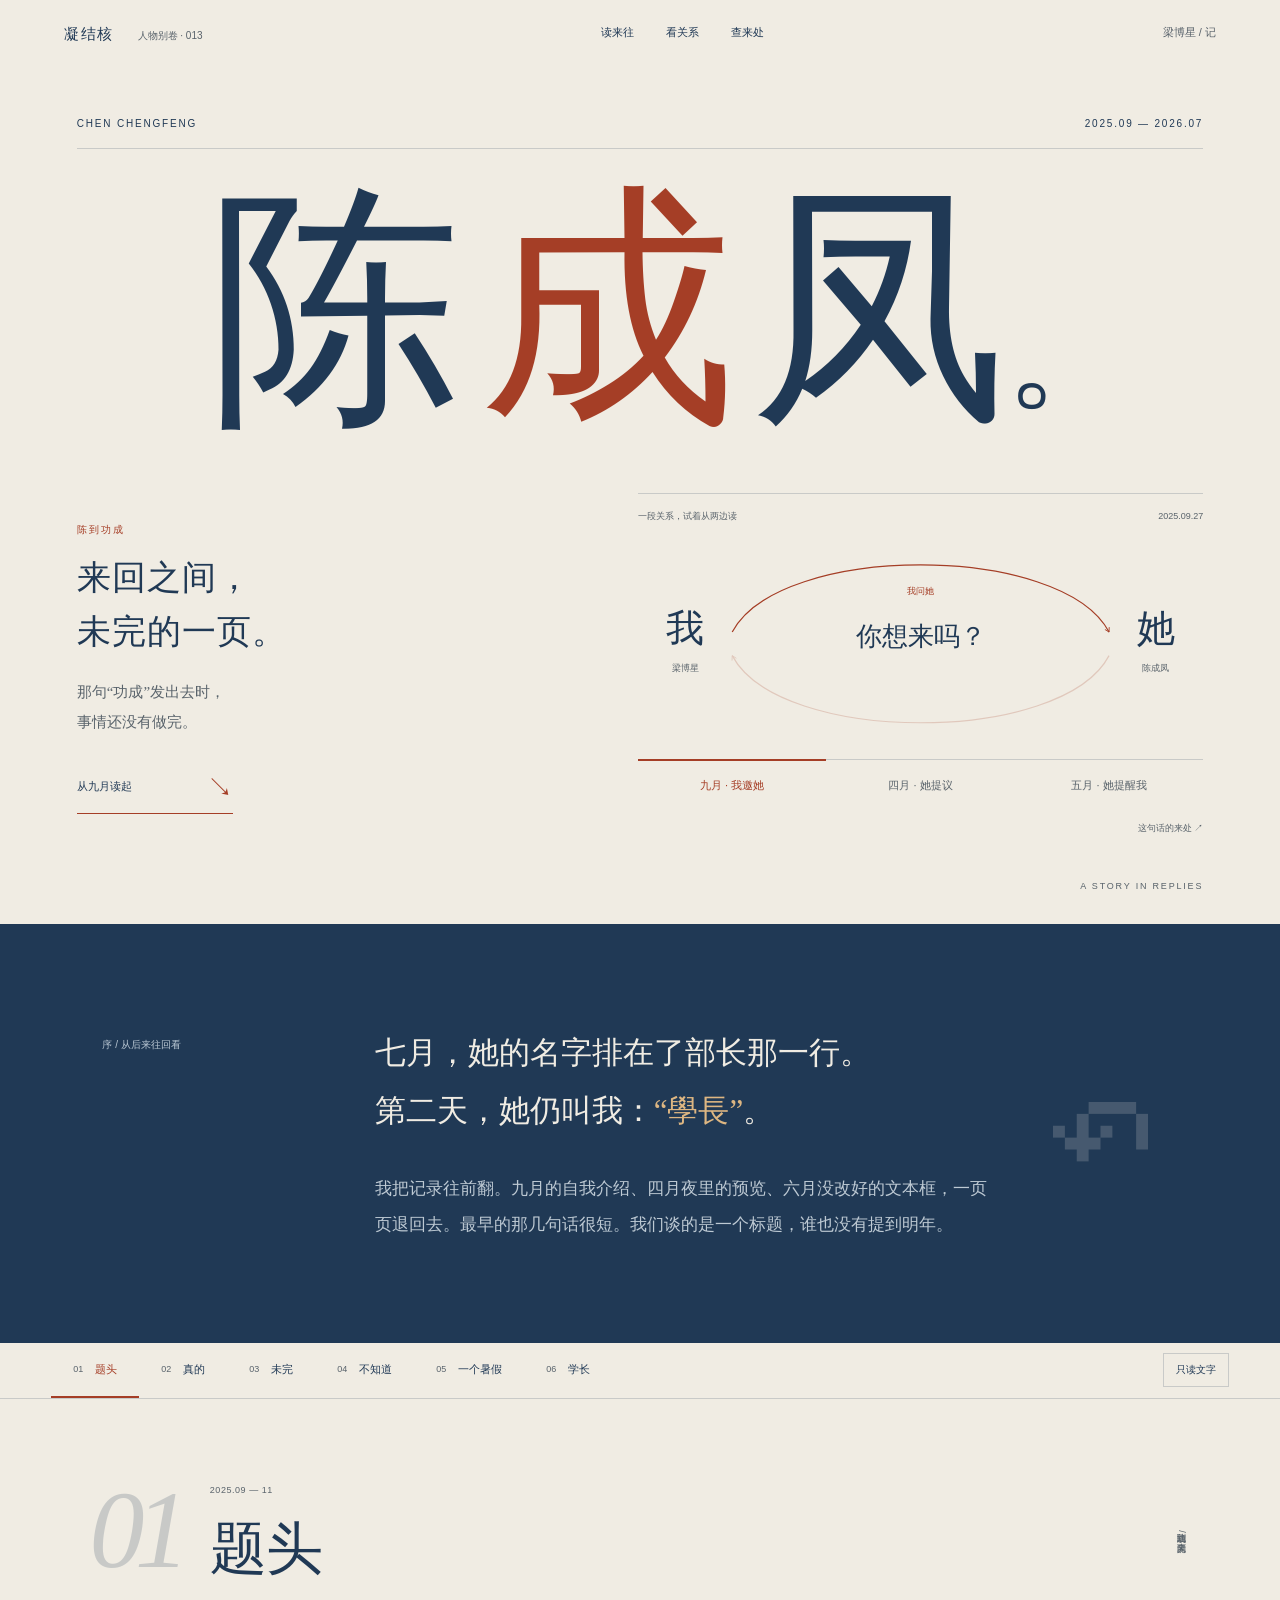
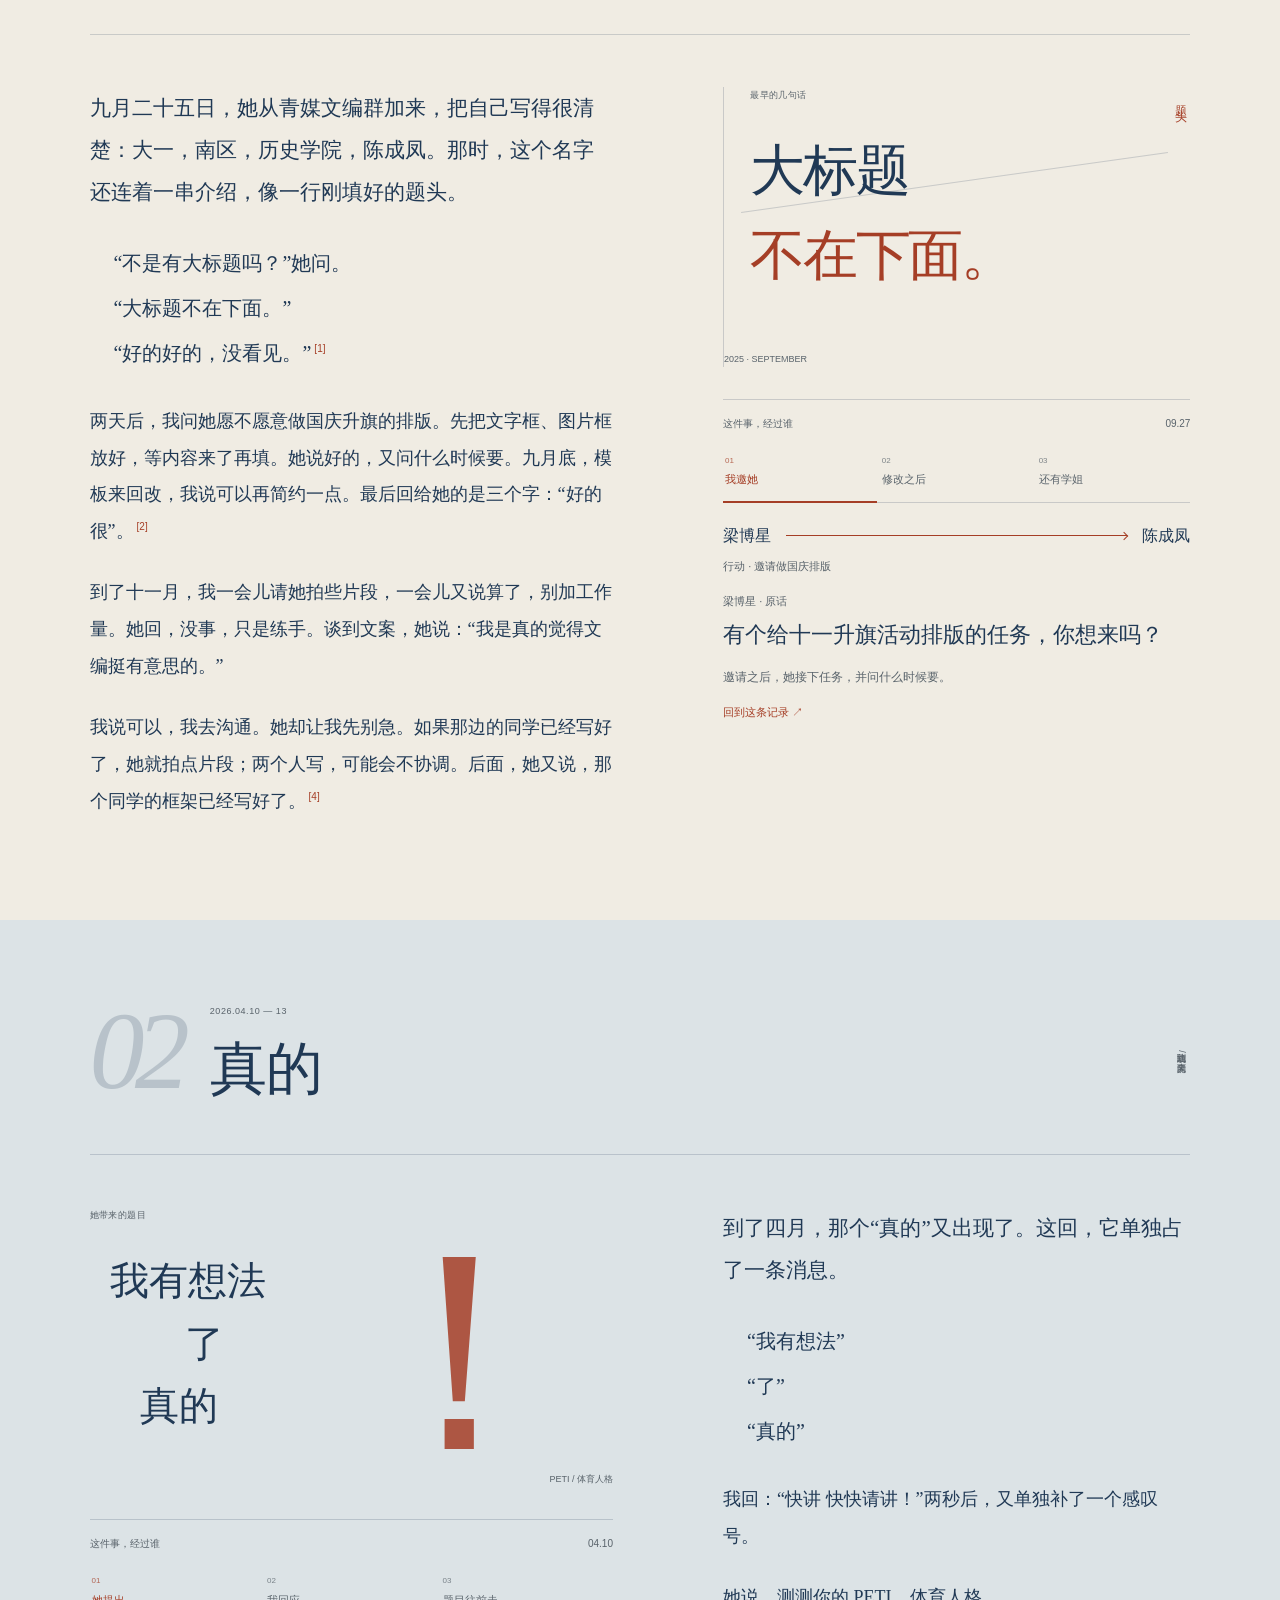
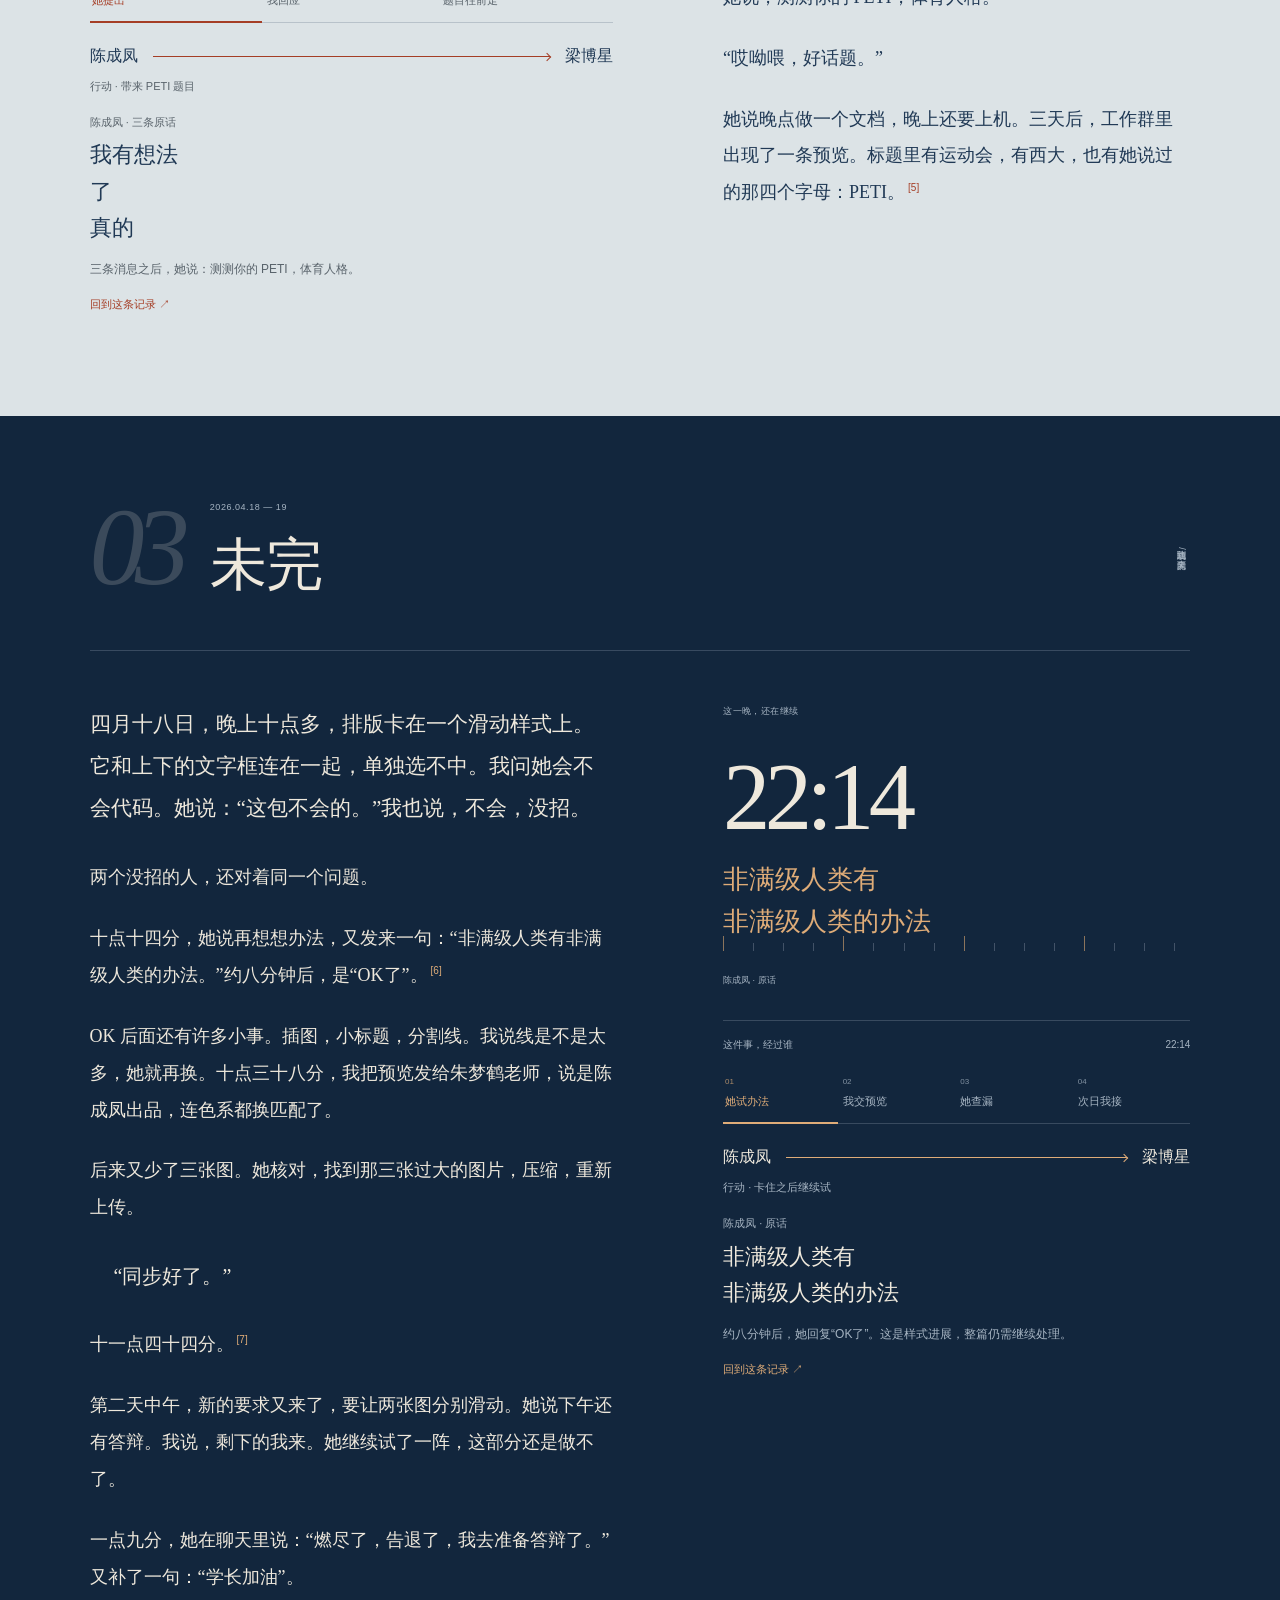
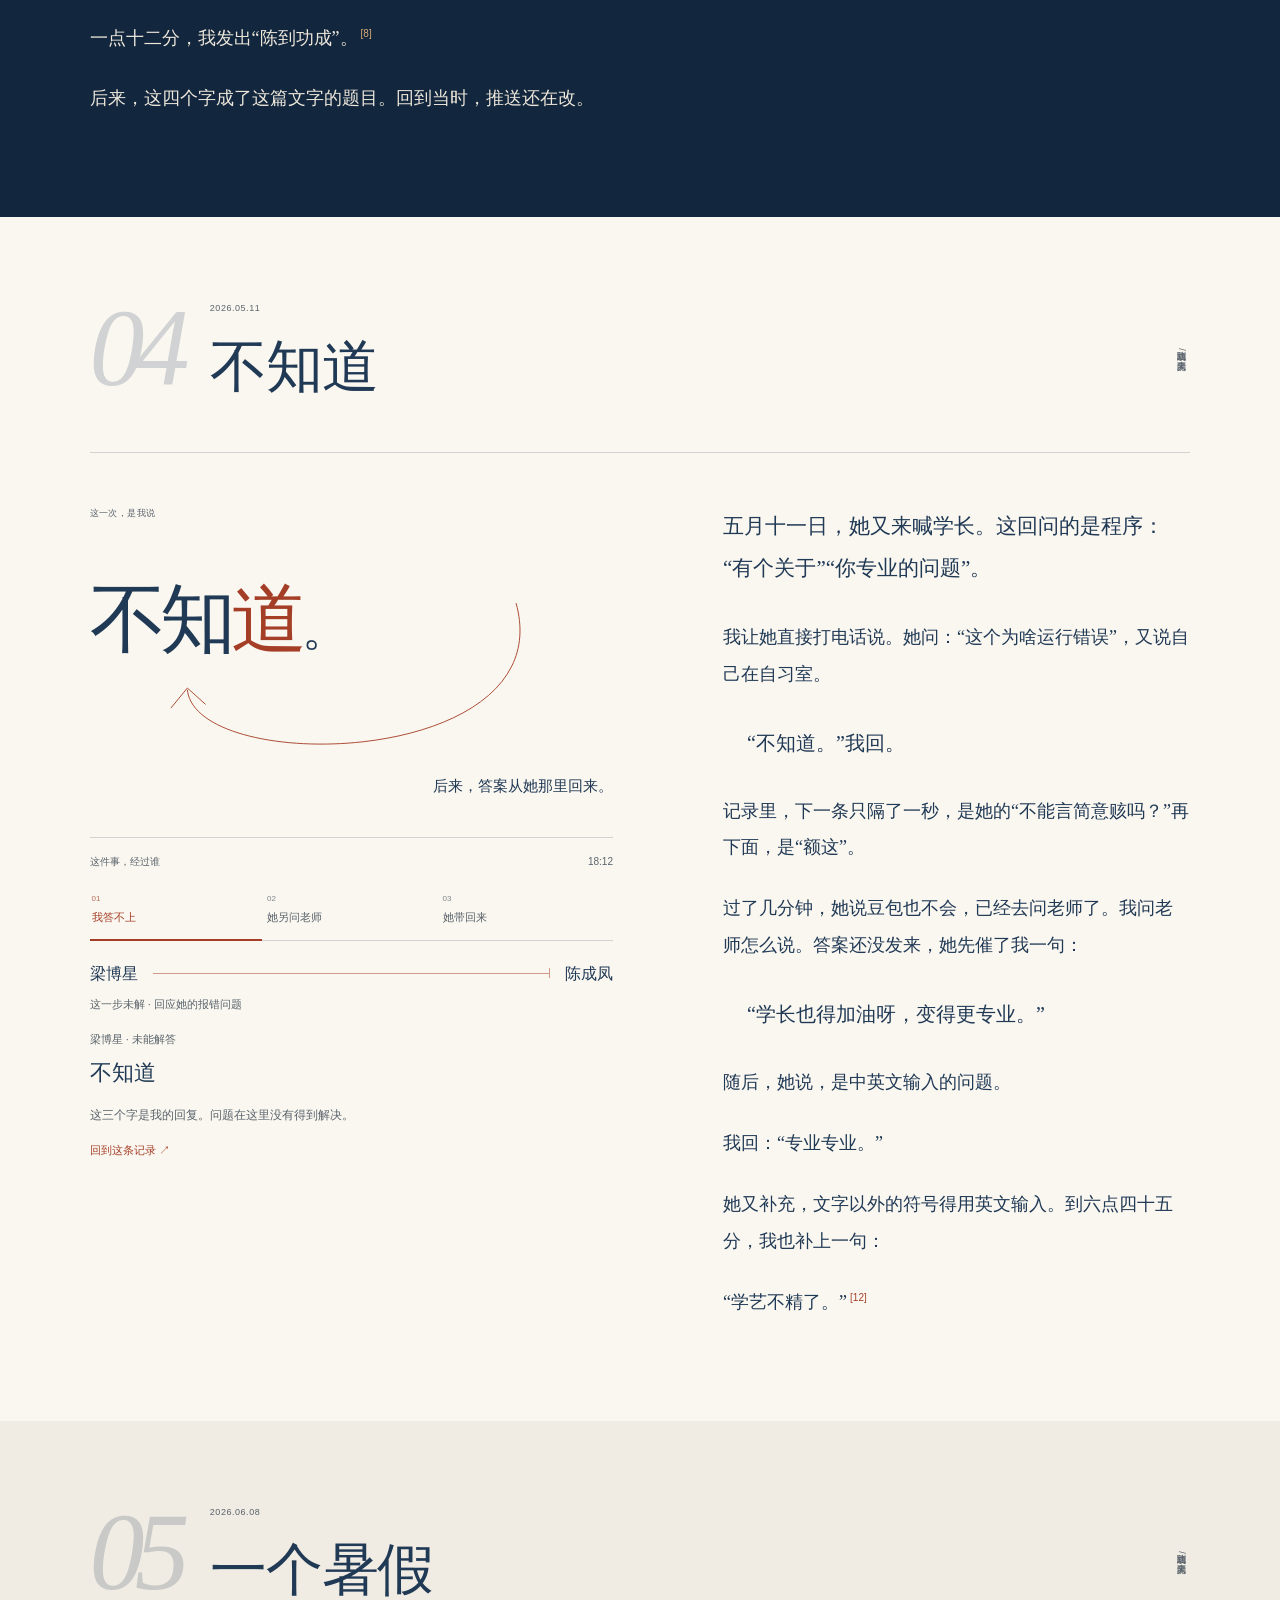
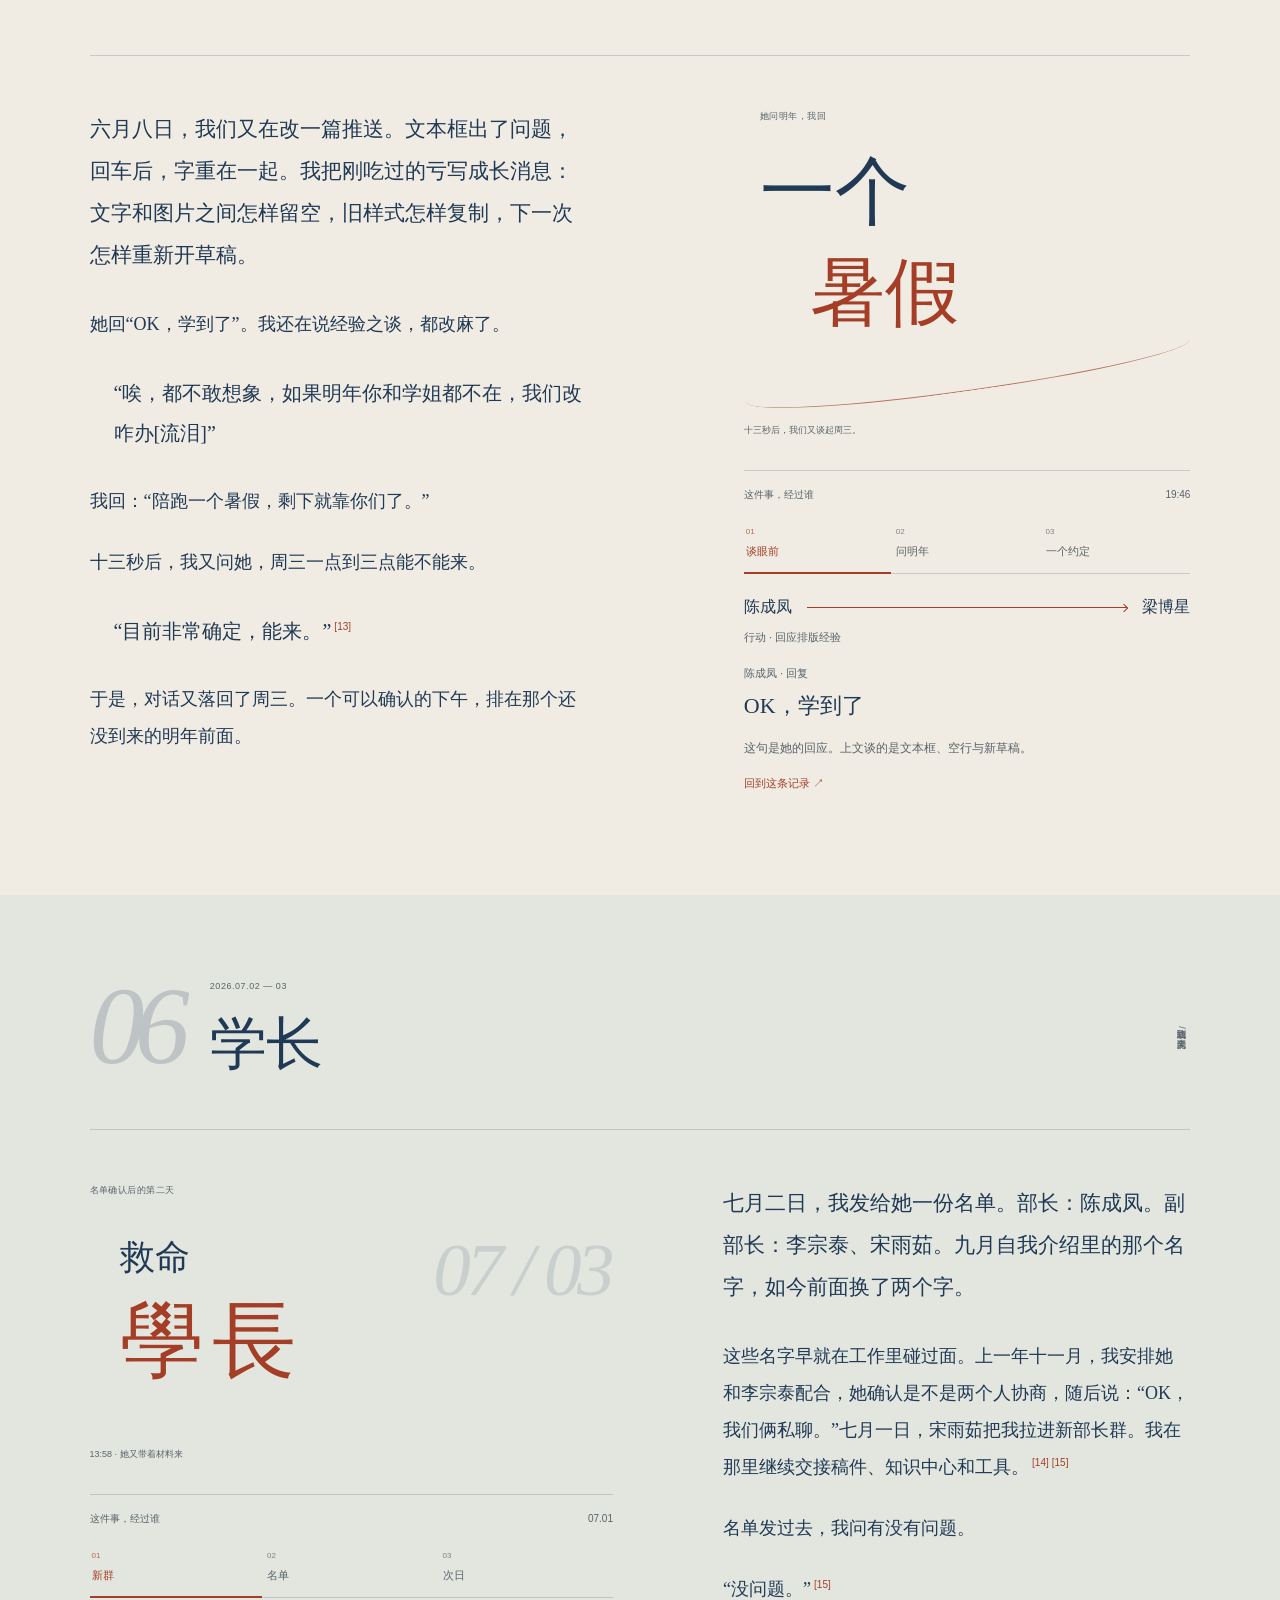
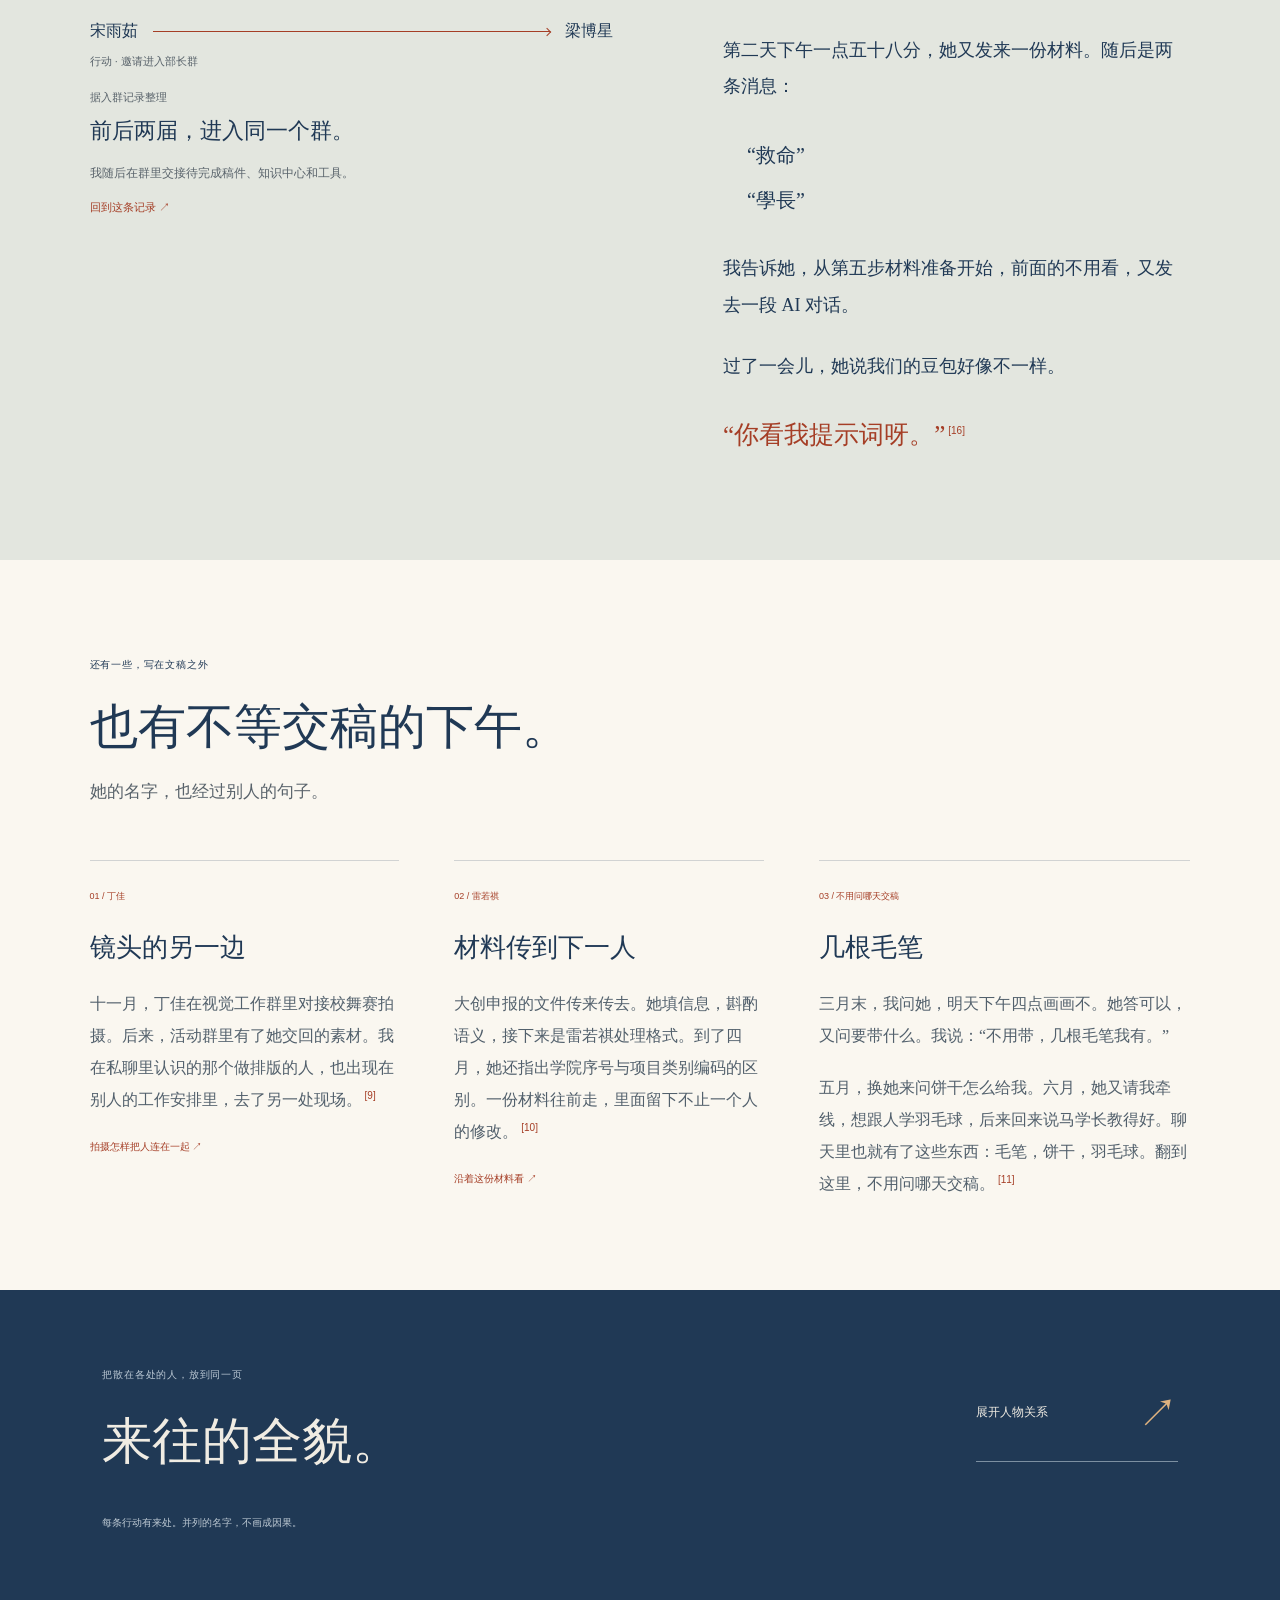
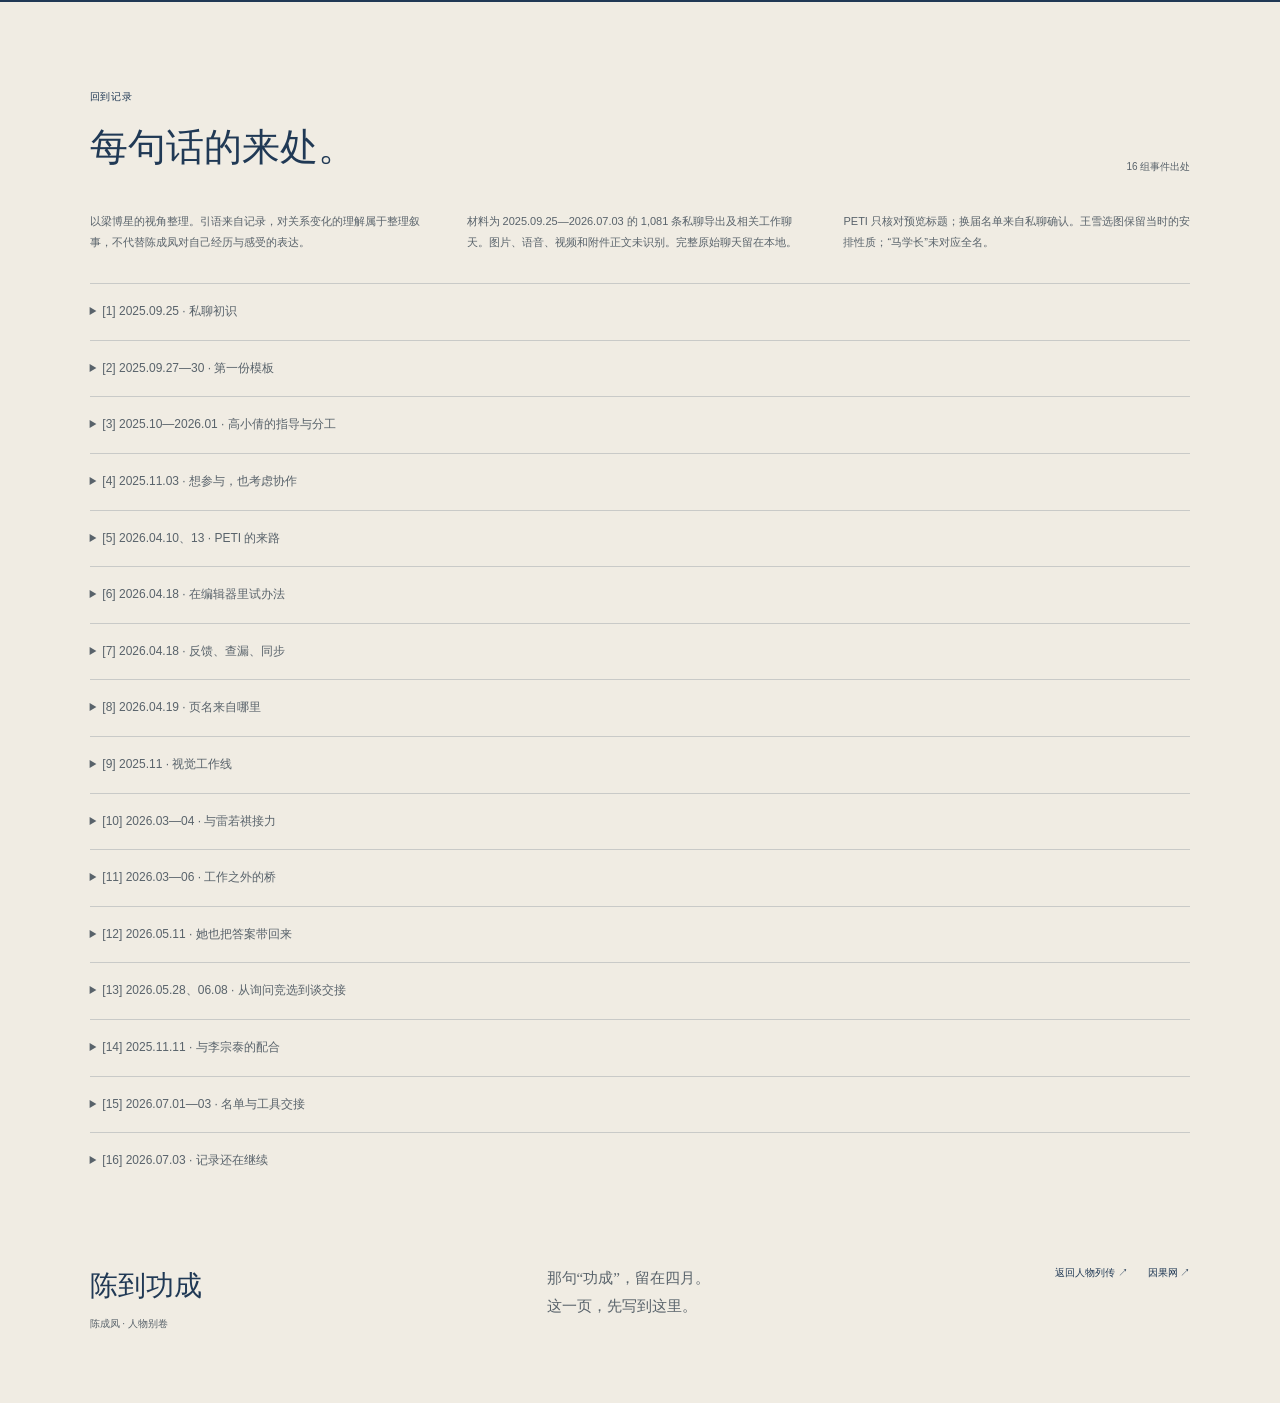
==== commit dcc56986: "Publish Chen Chengfeng's six-chapter story and reciprocal relationships" ====
--- a/chen-chengfeng/index.html
+++ b/chen-chengfeng/index.html
@@ -1,113 +1,70 @@
 <!doctype html>
-<html lang="zh-CN">
-<head>
-<meta charset="utf-8"><meta name="viewport" content="width=device-width, initial-scale=1"><meta name="robots" content="noindex, noarchive">
-<meta name="description" content="陈到功成。一个回了48次“行”的人，和一场慢慢发生的交接。陈成凤与梁博星的人物故事及关系脉络。">
-<title>陈到功成｜四十八次“行”之后</title><link rel="stylesheet" href="style.css"><script src="app.js" defer></script>
-</head>
-<body>
-<a class="skip" href="#story">跳到故事</a>
-<div class="reading-progress" aria-hidden="true"><i></i></div>
-<header class="topbar"><a class="brand" href="../">凝结核 <span>人物别卷 / 013</span></a><nav aria-label="主导航"><a href="#story">故事</a><a href="#network">关系</a><a href="#sources">出处</a></nav><span class="reading-label" aria-hidden="true">向下，进入这段关系 ↓</span></header>
-<main>
-<section class="hero" aria-labelledby="title">
-  <div class="hero-line" aria-hidden="true"><svg viewBox="0 0 1000 1000"><defs><linearGradient id="thread-color"><stop stop-color="#7dbbb2" stop-opacity="0"/><stop offset=".5" stop-color="#a4d8c9"/><stop offset="1" stop-color="#edb180"/></linearGradient></defs><ellipse cx="500" cy="500" rx="330" ry="250"/><ellipse cx="500" cy="500" rx="260" ry="370" transform="rotate(45 500 500)"/><path class="hero-thread" d="M50 660 C250 720 235 220 510 350 S625 850 960 300"/><circle class="point-a" cx="510" cy="350" r="6"/><circle class="point-b" cx="740" cy="585" r="4"/></svg></div>
-  <div class="hero-meta"><span>陈成凤 · 舒窈 · Crescent</span><span>2025.09 — 2026.07</span></div>
-  <div class="hero-body"><div class="hero-title"><p class="eyebrow">关系，是在一起做事的时候长出来的。</p><h1 id="title">陈到<br><span>功成<i>。</i></span></h1></div><div class="hero-aside"><span class="index-label">一份关于信任与交接的记录</span><p>我给她发过很多任务。<br>后来，也开始把难题交给她。</p><a class="enter-link" href="#opening">从那一晚读起 <span aria-hidden="true">↘</span></a></div></div>
-  <div class="hero-bottom"><p>梁博星的记录 <span>／ 整理叙事</span></p><p>“陈到功成”<span>2026.04.19 13:12 · 我发给她的话</span></p><a href="#network">看见故事里的人 <span aria-hidden="true">↗</span></a></div>
-</section>
-
-<section class="cold-open" id="opening" aria-labelledby="opening-title">
-  <div class="date-rail"><span>先把时间停在这里</span><time>2026年4月18日 · 深夜</time></div>
-  <div class="late-time" aria-hidden="true">23<span>:</span>44</div>
-  <div class="opening-copy"><p class="speaker-label">陈成凤发来一条消息</p><h2 id="opening-title">“同步好了”</h2><p>那晚，一篇推送被卡在图片和样式里。<br>她不会写代码，我也没有现成的答案。<br>我们一边试，一边改，直到这四个字出现。</p><p class="small-copy">第二天，我给她发了一句：“陈到功成”。<a class="cite" href="#s8">[8]</a><br>要讲清这句话，得把聊天记录往前翻。</p></div>
-  <a class="down-label" href="#story">翻到我们刚认识的时候 <span aria-hidden="true">↓</span></a>
-</section>
-
-<div class="story-layout" id="story">
-  <aside class="memory-stage" aria-label="随故事展开的关系脉络">
-    <div class="stage-top"><span>这段关系的变化</span><span id="stage-count">01 / 05</span></div>
-    <div class="stage-visual"><svg id="story-map" viewBox="0 0 1000 650" aria-hidden="true"><defs><marker id="story-arrow" markerWidth="7" markerHeight="7" refX="14" refY="3.5" orient="auto"><path d="M1,1 L6,3.5 L1,6" fill="none" stroke="#c7b294" stroke-width="1"/></marker></defs><g class="map-lines"></g><g class="map-nodes"></g></svg></div>
-    <div class="stage-caption"><p id="stage-date">2025.09</p><h2 id="stage-title">从一句“学长”开始</h2><p id="stage-note">我给她入口，也有人和我一起带她。</p></div>
-    <div class="stage-track" aria-label="故事章节"><a href="#first" class="active" data-stage-link="0"><span>01</span>初识</a><a href="#idea" data-stage-link="1"><span>02</span>想法</a><a href="#svg" data-stage-link="2"><span>03</span>补位</a><a href="#handover" data-stage-link="3"><span>04</span>陪跑</a><a href="#after" data-stage-link="4"><span>05</span>接住</a></div>
-  </aside>
-  <article class="story-copy" aria-label="陈成凤人物故事">
-    <section class="scene" id="first" data-scene="0"><div class="scene-number">01 <span>从任务开始</span></div><p class="scene-date">2025.09.25</p><h2>最初，她只是<br>叫我“学长”。</h2>
-      <p>她从“25青媒文编”群加我。第一句话，是一串认真写全的信息：大一、南区、历史学院、陈成凤。下一件事，就已经是排版了。</p>
-      <div class="chat-pair"><p><span>她</span>不是有大标题吗？</p><p><span>我</span>大标题不在下面</p></div>
-      <p>我们就从一个标题的位置认识了彼此。两天后，我问她愿不愿意做国庆升旗的排版，告诉她先把文字框和图片框放好。她做了模板，我说样式可以简约一些；第二天早上，她改好再发过来。我回：“好的很”。<a class="cite" href="#s1">[1]</a><a class="cite" href="#s2">[2]</a></p>
-      <p>她也会拿别的社团文稿来问我，学长学姐的称呼到底怎么放。我给完建议，又补了一句：“仅参考，相信自己”。那时，很多事情还是从她问、我答开始。</p>
-      <div class="word-study"><div><span>她最常单独发来的一个字</span><b>行<i>。</i></b></div><p><strong>48</strong><span>次 · 在这份私聊的文字消息中</span></p></div>
-      <p>“行”很短。它后面接着的，往往是打开电脑、改一遍、再发回来。11 月，我说别增加工作量了，她却说：“我是真的觉得文编挺有意思的”。<a class="cite" href="#s4">[4]</a></p>
-      <p>高小倩也在带她：接她的预览，给她找往年的参考，一起分寒假来稿。群里出现任务，她会说“我可以的”。她一点点进入了这群人的日常。<a class="cite" href="#s3">[3]</a></p>
-      <div class="scene-turn"><span>这一段，关系往前走了一步</span><p>我开始知道，<br>发出去的事，会有人认真接住。</p></div>
-    </section>
-
-    <section class="scene" id="idea" data-scene="1"><div class="scene-number">02 <span>她把想法带进来</span></div><p class="scene-date">2026.04.10</p><h2>“我有想法”<br>“了”<br>“真的”</h2>
-      <p>运动会前，她连着发来这几条消息。我催她：“快讲 快快请讲！”她说，测测你的 PETI——体育人格。</p>
-      <p>我回：“哎呦喂，好话题”。三天后，工作群里有了那篇预览：《运动会day2｜和西大一起解锁你的PETI（体育人格）！》。<a class="cite" href="#s5">[5]</a></p>
-      <div class="cause-chain"><span>她想到 PETI</span><i>↓</i><span>我接住这个题目</span><i>↓</i><span>它进入团队的预览稿</span></div>
-      <p>前面的聊天，是我发任务，她说“行”。到了这里，是她有了一个想法，来叫我听。我们之间，多了一种方向。</p>
-      <p>这条线还连着王雪。运动会那天，我让她去办公室选图，王雪确认下午我们三个人一起挑照片、放进推送。一个人的想法，要经过许多人的手，才有机会成为大家能看见的东西。</p>
-      <div class="scene-turn"><span>这一段，关系又往前走了一步</span><p>她开始把题目交给我，<br>等我说一声：“好话题”。</p></div>
-    </section>
-
-    <section class="scene pivot" id="svg" data-scene="2"><div class="scene-number">03 <span>回到开头那一晚</span></div><p class="scene-date">2026.04.18 — 04.19</p><h2>原来，我也可以<br>等她的办法。</h2>
-      <p>五星级团支部答辩推文要做图片滑动。颜色要配，图片要插，偏偏第二个滑动样式怎么也选不中，和上下的文字框连成了一块。</p>
-      <p>我问她会不会代码。她回：“这包不会的”。我也不知道该怎么办。22:14，她又发来两句话：</p>
-      <blockquote><p>我在想想办法吧</p><p>非满级人类有<br>非满级人类的办法</p><footer>陈成凤 · 2026.04.18 22:14</footer></blockquote>
-      <p>八分钟后，她说：“OK了”。</p>
-      <p>我把预览发给朱老师，说：“陈成凤出品，连色系都换匹配了”。过了一会儿，26 个团支部只剩下了 23 张图。她重新对，找到三张太大的图片，压缩、重传。23:44，她告诉我：“同步好了”。<a class="cite" href="#s6">[6]</a><a class="cite" href="#s7">[7]</a></p>
-      <p>整晚的聊天里，有我给她指路，也有她把我从卡住的地方带出来。她记得色系要协调，记得再数一次图片，记得把事情做到能同步。</p>
-      <p>第二天，又有双图独立滑动的新要求。她试过，告诉我这部分确实做不了，她还要准备答辩。我继续接。13:12，我给她发了四个字：</p>
-      <div class="title-return">陈到<span>功成</span><i>。</i></div>
-      <p>那时，事情还在改。但这四个字已经发给了她。它落在一晚共同做过的事情之后，里面有称赞，也有我们都明白的那点玩笑。<a class="cite" href="#s8">[8]</a></p>
-      <div class="scene-turn"><span>这一段，关系变成了双向的</span><p>她也能带着一个办法回来。<br>我也会有一句：“我来”。</p></div>
-    </section>
-
-    <section class="scene" id="handover" data-scene="3"><div class="scene-number">04 <span>开始谈到明年</span></div><p class="scene-date">2026.06.08</p><h2>“如果明年你和<br>学姐都不在……”</h2>
-      <p>6 月，又是一篇改不动的推送。文本框里的字会重叠，代码也不好改。我把刚吃过的亏写成几条要求：新开草稿，样式一个个复制，段落之间留好空行。她回：“OK，学到了”。</p>
-      <p>接下来，她说了一句和排版无关的话：</p>
-      <blockquote class="quiet"><p>唉，都不敢想象，<br>如果明年你和学姐都不在，<br>我们改咋办[流泪]</p><footer>陈成凤 · 私聊原文</footer></blockquote>
-      <p>我回：“陪跑一个暑假，剩下就靠你们了”。<a class="cite" href="#s13">[13]</a></p>
-      <p>在这句话以前，我们讨论得最多的是这一篇、这张图、今晚几点。她把时间推到了明年。那些一直能问到的人，可能不会再像以前那样待在原来的位置。</p>
-      <p>这时候回看，高小倩给过的参考、王雪一起挑过的照片、朱老师的审核要求，都在变成以后要靠她们自己记住的经验。做完一篇稿的办法，开始要变成能带别人做稿的办法。</p>
-      <div class="scene-turn"><span>这一段，关系走到了交接处</span><p>“陪跑”有一个暑假的长度。<br>“剩下”留给了她们。</p></div>
-    </section>
-
-    <section class="scene final-scene" id="after" data-scene="4"><div class="scene-number">05 <span>换了位置，还找得到彼此</span></div><p class="scene-date">2026.07.02 — 07.03</p><h2>名单上的名字，<br>走到了前面。</h2>
-      <p>她问过竞选的要求，问过副部长是不是轻松一些。我让她去问高小倩。到 7 月，新部长群已经建起来，我把没完的稿件、知识中心和工具陆续发进去。<a class="cite" href="#s13">[13]</a></p>
-      <div class="roster"><span>7月2日 · 我发给她的换届名单</span><p>部长 <b>陈成凤</b></p><p>副部长 <b>李宗泰 <i>／</i> 宋雨茹</b></p><div>我：这个没问题吧<br>她：没问题</div></div>
-      <p>李宗泰早在上一年 11 月就与她配合过：他写文案，她做编辑，两人自己去私聊协商。现在，宋雨茹和他们一起站进了下一届的名单。那些围绕任务接起来的线，开始有了新的分工。<a class="cite" href="#s14">[14]</a><a class="cite" href="#s15">[15]</a></p>
-      <p>第二天下午，她又带着一份材料来找我。接连喊了两声：</p>
-      <div class="last-messages"><span>13:58</span><p>救命</p><p>學長</p></div>
-      <p>我告诉她从哪一步看起，发去一段 AI 对话。她笑着说，我们的豆包好像不一样。我让她看我的提示词。<a class="cite" href="#s16">[16]</a></p>
-      <p>从第一次找大标题，到换届名单，她的名字换过位置。那句“学长”，还是会发到我这里来。</p>
-      <div class="ending-line"><span>故事暂时停在这里</span><p>她接过事情。<br>我们还接得住彼此。</p></div>
-    </section>
-  </article>
-</div>
-
-<section class="her-world" id="world" aria-labelledby="world-title"><div><p class="eyebrow">把镜头再拉远一点</p><h2 id="world-title">她还有<br>自己的那一边。</h2></div><div><p>在我没给她发任务的时候，她也在别的工作线上。丁佳对接拍摄，她在现场交素材；大创材料交给雷若祺前，她先补信息、调语义，再指出序号和类别编码的区别。<a class="cite" href="#s9">[9]</a><a class="cite" href="#s10">[10]</a></p><p>我们也会聊一点别的。我约她去画画，她问饼干怎么给我。她想找会打羽毛球的人，我替她牵线；后来，她回来给“马学长的教学”打了满分。<a class="cite" href="#s11">[11]</a></p><p>有一次程序报错，我没答上来。她去问老师，带着中英文符号的答案回来，顺便催我：“学长也得加油呀，变得更专业”。<a class="cite" href="#s12">[12]</a></p><p class="soft-ending">这些小事，让名字从工作群里走了出来。</p></div></section>
-
-<section class="network" id="network" aria-labelledby="network-title"><div class="section-heading"><div><span class="eyebrow">现在，把故事里的人连起来</span><h2 id="network-title">每一条线，<br>都曾经过一件事。</h2></div><p>点名字，看看这段关系<br>带来了什么，又把事情交给谁。</p></div><div class="network-shell"><div class="graph-scroll"><svg id="relation-map" viewBox="0 0 1000 650" role="img" aria-labelledby="map-title"><title id="map-title">陈成凤与梁博星、高小倩、王雪、丁佳、朱梦鹤、李宗泰、宋雨茹、雷若祺的关系图。可使用下方人物按钮阅读。</title><defs><marker id="arrow" markerWidth="7" markerHeight="7" refX="14" refY="3.5" orient="auto"><path d="M1,1 L6,3.5 L1,6" fill="none" stroke="#dfba94" stroke-width="1"/></marker></defs><g class="map-lines"></g><g class="map-nodes"></g></svg></div><div class="people" aria-label="选择人物关系"><button data-person="liang" aria-pressed="true">我 · 梁博星</button><button data-person="gao" aria-pressed="false">高小倩</button><button data-person="wang" aria-pressed="false">王雪</button><button data-person="ding" aria-pressed="false">丁佳</button><button data-person="zhu" aria-pressed="false">朱梦鹤</button><button data-person="li" aria-pressed="false">李宗泰</button><button data-person="song" aria-pressed="false">宋雨茹</button><button data-person="lei" aria-pressed="false">雷若祺</button></div><div id="relation-detail" class="relation-detail" aria-live="polite" aria-atomic="true"></div><p class="map-note">实线：有记录的行动连接 · 虚线：经我协调的连接。线长与位置不表示亲疏。<span>手机可横向滑动图谱。</span></p></div><noscript><p>完整的人物连接已写在上方故事里；互动关系图需要 JavaScript。</p></noscript></section>
-
-<section class="sources" id="sources" aria-labelledby="source-title"><div class="section-heading"><div><span class="eyebrow">把叙事落回记录</span><h2 id="source-title">来处，都在这里。</h2></div><span class="source-count">16 组事件出处</span></div><div class="source-intro"><p>这篇文字以梁博星的视角整理。引号中的对话来自记录；段落之间的连接与对关系变化的理解，是整理后的叙事，不代替陈成凤对自己经历与感受的表达。</p><p>材料来自 2025.09.25—2026.07.03 的 1,081 条私聊导出记录及相关工作聊天。48 次“行”，仅统计她发送的文本消息中去除首尾空白后完整等于“行”的条目。图片、语音、视频、附件正文未识别；“马学长”未对应到全名；换届名单取自当时私聊确认，不替代正式任命公告。</p><p>完整原始聊天留在本地。公开页只保留这段叙事相关的少量文字。</p></div>    <details id="s1"><summary>[1] 2025.09.25 · 私聊初识</summary><p>她从“25青媒文编”自我介绍，随后问“不是有大标题吗？”，你回复“大标题不在下面”。</p></details>
+<html lang="zh-CN"><head><meta charset="utf-8"><meta name="viewport" content="width=device-width,initial-scale=1"><meta name="robots" content="noindex,noarchive"><meta name="theme-color" content="#203955"><meta name="description" content="陈成凤与梁博星。六章纪实散文，沿着每一次提问、回应与接手，看一段关系怎样来回生长。"><title>陈到功成｜来回之间，未完的一页</title><link rel="stylesheet" href="style.css"><script src="app.js" defer></script></head>
+<body><a class="skip" href="#story">跳到正文</a><div class="reading-progress" aria-hidden="true"><i></i></div>
+<header class="masthead"><a class="brand" href="../">凝结核<span>人物别卷 · 013</span></a><nav aria-label="主导航"><a href="#story">读来往</a><a href="#network" data-open-network>看关系</a><a href="#sources">查来处</a></nav><span class="byline">梁博星 / 记</span></header>
+<main><section class="cover" id="cover" aria-labelledby="title"><div class="cover-top"><span>CHEN CHENGFENG</span><span>2025.09 — 2026.07</span></div><h1 id="title">陈<span>成</span>凤<i>。</i></h1><div class="cover-bottom"><div class="cover-copy"><span class="book-name">陈到功成</span><h2>来回之间，<br>未完的一页。</h2><p>那句“功成”发出去时，<br>事情还没有做完。</p><a class="start-reading" href="#first">从九月读起 <span>↘</span></a></div><div class="cover-conversation" data-voice="0" id="opening"><div class="voice-top"><span>一段关系，试着从两边读</span><span id="voice-date">2025.09.27</span></div><div class="voice-stage"><svg viewBox="0 0 600 220" aria-hidden="true"><defs><marker id="voice-arrow" viewBox="0 0 10 10" refX="8" refY="5" markerWidth="5" markerHeight="5" orient="auto"><path d="M1 1 L8 5 L1 9"/></marker></defs><path class="voice-out" d="M100 100 C150 5 450 5 500 100" marker-end="url(#voice-arrow)"/><path class="voice-back" d="M500 125 C450 220 150 220 100 125" marker-end="url(#voice-arrow)"/></svg><div class="voice-person voice-me"><span>我</span><small>梁博星</small></div><div class="voice-person voice-her"><span>她</span><small>陈成凤</small></div><div class="voice-message" aria-live="polite" aria-atomic="true"><span id="voice-direction">我问她</span><p id="voice-quote">你想来吗？</p></div></div><div class="voice-tabs" role="group" aria-label="从不同方向读这段关系"><button type="button" data-voice-select="0" aria-pressed="true">九月 · 我邀她</button><button type="button" data-voice-select="1" aria-pressed="false">四月 · 她提议</button><button type="button" data-voice-select="2" aria-pressed="false">五月 · 她提醒我</button></div><a id="voice-source" href="#s2">这句话的来处 ↗</a></div></div><span class="cover-folio">A STORY IN REPLIES</span></section>
+<section class="overture" id="story"><span>序 / 从后来往回看</span><div><p>七月，她的名字排在了部长那一行。<br>第二天，她仍叫我：<em>“學長”</em>。</p><p>我把记录往前翻。九月的自我介绍、四月夜里的预览、六月没改好的文本框，一页页退回去。最早的那几句话很短。我们谈的是一个标题，谁也没有提到明年。</p></div><div class="overture-mark" aria-hidden="true">↶</div></section>
+<nav class="chapter-nav" aria-label="六章来往"><a href="#first" data-stage-link="0" aria-current="step"><span>01</span>题头</a><a href="#idea" data-stage-link="1"><span>02</span>真的</a><a href="#svg" data-stage-link="2"><span>03</span>未完</a><a href="#answer" data-stage-link="3"><span>04</span>不知道</a><a href="#handover" data-stage-link="4"><span>05</span>一个暑假</a><a href="#after" data-stage-link="5"><span>06</span>学长</a><button type="button" class="reading-mode" aria-pressed="false">只读文字</button></nav>
+<div class="chapters"><section class="chapter chapter-first" id="first" data-scene="0" aria-labelledby="heading-first"><div class="chapter-heading"><span class="chapter-number">01</span><div><span class="chapter-date">2025.09 — 11</span><h2 id="heading-first">题头</h2></div><span class="chapter-hint">陈到功成 / 未完的一页</span></div><div class="chapter-grid"><div class="chapter-prose"><p class="chapter-lead">九月二十五日，她从青媒文编群加来，把自己写得很清楚：大一，南区，历史学院，陈成凤。那时，这个名字还连着一串介绍，像一行刚填好的题头。</p><div class="scene-dialogue"><p>“不是有大标题吗？”她问。</p><p>“大标题不在下面。”</p><p>“好的好的，没看见。”<a class="cite" href="#s1">[1]</a></p></div>
+<p>两天后，我问她愿不愿意做国庆升旗的排版。先把文字框、图片框放好，等内容来了再填。她说好的，又问什么时候要。九月底，模板来回改，我说可以再简约一点。最后回给她的是三个字：“好的很”。<a class="cite" href="#s2">[2]</a></p>
+<p>到了十一月，我一会儿请她拍些片段，一会儿又说算了，别加工作量。她回，没事，只是练手。谈到文案，她说：“我是真的觉得文编挺有意思的。”</p>
+<p>我说可以，我去沟通。她却让我先别急。如果那边的同学已经写好了，她就拍点片段；两个人写，可能会不协调。后面，她又说，那个同学的框架已经写好了。<a class="cite" href="#s4">[4]</a></p></div><aside class="chapter-margin" aria-label="题头的来回"><div class="art art-first" aria-hidden="true"><span class="art-label">最早的几句话</span><span class="title-mark">题头</span><span class="title-rule"></span><p>大标题<br><em>不在下面。</em></p><span class="art-note">2025 · SEPTEMBER</span></div><div class="causal-trace" data-trace-scene="first" data-kind="action"><div class="trace-label"><span>这件事，经过谁</span><span class="trace-date">09.27</span></div><div class="trace-tabs" role="group" aria-label="题头中的行动"><button type="button" data-trace="0" aria-pressed="true"><span>01</span>我邀她</button><button type="button" data-trace="1" aria-pressed="false"><span>02</span>修改之后</button><button type="button" data-trace="2" aria-pressed="false"><span>03</span>还有学姐</button></div><div class="trace-display" aria-live="polite" aria-atomic="true"><div class="trace-route"><b class="trace-from">梁博星</b><span class="trace-arrow" aria-hidden="true"></span><b class="trace-to">陈成凤</b></div><p class="trace-action">邀请做国庆排版</p><span class="trace-speaker">梁博星 · 原话</span><p class="trace-quote">有个给十一升旗活动排版的任务，你想来吗？</p><p class="trace-note">邀请之后，她接下任务，并问什么时候要。</p><a class="trace-source" href="#s2">回到这条记录 ↗</a></div></div></aside></div></section><section class="chapter chapter-idea" id="idea" data-scene="1" aria-labelledby="heading-idea"><div class="chapter-heading"><span class="chapter-number">02</span><div><span class="chapter-date">2026.04.10 — 13</span><h2 id="heading-idea">真的</h2></div><span class="chapter-hint">陈到功成 / 未完的一页</span></div><div class="chapter-grid"><div class="chapter-prose"><p class="chapter-lead">到了四月，那个“真的”又出现了。这回，它单独占了一条消息。</p><div class="scene-dialogue"><p>“我有想法”</p><p>“了”</p><p>“真的”</p></div>
+<p>我回：“快讲 快快请讲！”两秒后，又单独补了一个感叹号。</p>
+<p>她说，测测你的 PETI，体育人格。</p>
+<p>“哎呦喂，好话题。”</p>
+<p>她说晚点做一个文档，晚上还要上机。三天后，工作群里出现了一条预览。标题里有运动会，有西大，也有她说过的那四个字母：PETI。<a class="cite" href="#s5">[5]</a></p></div><aside class="chapter-margin" aria-label="真的的来回"><div class="art art-idea" aria-hidden="true"><span class="art-label">她带来的题目</span><b>！</b><p>我有想法<span>了</span><em>真的</em></p><span class="art-note">PETI / 体育人格</span></div><div class="causal-trace" data-trace-scene="idea" data-kind="action"><div class="trace-label"><span>这件事，经过谁</span><span class="trace-date">04.10</span></div><div class="trace-tabs" role="group" aria-label="真的中的行动"><button type="button" data-trace="0" aria-pressed="true"><span>01</span>她提出</button><button type="button" data-trace="1" aria-pressed="false"><span>02</span>我回应</button><button type="button" data-trace="2" aria-pressed="false"><span>03</span>题目往前走</button></div><div class="trace-display" aria-live="polite" aria-atomic="true"><div class="trace-route"><b class="trace-from">陈成凤</b><span class="trace-arrow" aria-hidden="true"></span><b class="trace-to">梁博星</b></div><p class="trace-action">带来 PETI 题目</p><span class="trace-speaker">陈成凤 · 三条原话</span><p class="trace-quote">我有想法<br>了<br>真的</p><p class="trace-note">三条消息之后，她说：测测你的 PETI，体育人格。</p><a class="trace-source" href="#s5">回到这条记录 ↗</a></div></div></aside></div></section><section class="chapter chapter-svg" id="svg" data-scene="2" aria-labelledby="heading-svg"><div class="chapter-heading"><span class="chapter-number">03</span><div><span class="chapter-date">2026.04.18 — 19</span><h2 id="heading-svg">未完</h2></div><span class="chapter-hint">陈到功成 / 未完的一页</span></div><div class="chapter-grid"><div class="chapter-prose"><p class="chapter-lead">四月十八日，晚上十点多，排版卡在一个滑动样式上。它和上下的文字框连在一起，单独选不中。我问她会不会代码。她说：“这包不会的。”我也说，不会，没招。</p><p>两个没招的人，还对着同一个问题。</p>
+<p>十点十四分，她说再想想办法，又发来一句：“非满级人类有非满级人类的办法。”约八分钟后，是“OK了”。<a class="cite" href="#s6">[6]</a></p>
+<p>OK 后面还有许多小事。插图，小标题，分割线。我说线是不是太多，她就再换。十点三十八分，我把预览发给朱梦鹤老师，说是陈成凤出品，连色系都换匹配了。</p>
+<p>后来又少了三张图。她核对，找到那三张过大的图片，压缩，重新上传。</p>
+<div class="scene-dialogue"><p>“同步好了。”</p></div>
+<p>十一点四十四分。<a class="cite" href="#s7">[7]</a></p>
+<p>第二天中午，新的要求又来了，要让两张图分别滑动。她说下午还有答辩。我说，剩下的我来。她继续试了一阵，这部分还是做不了。</p>
+<p>一点九分，她在聊天里说：“燃尽了，告退了，我去准备答辩了。”又补了一句：“学长加油”。</p>
+<p>一点十二分，我发出“陈到功成”。<a class="cite" href="#s8">[8]</a></p>
+<p>后来，这四个字成了这篇文字的题目。回到当时，推送还在改。</p></div><aside class="chapter-margin" aria-label="未完的来回"><div class="art art-night" aria-hidden="true"><span class="art-label">这一晚，还在继续</span><span class="night-dial">22<span>:</span>14</span><p>非满级人类有<br>非满级人类的办法</p><div class="night-ticks"><i></i><i></i><i></i><i></i><i></i><i></i><i></i><i></i><i></i><i></i><i></i><i></i><i></i><i></i><i></i><i></i></div><span class="art-note">陈成凤 · 原话</span></div><div class="causal-trace" data-trace-scene="svg" data-kind="action"><div class="trace-label"><span>这件事，经过谁</span><span class="trace-date">22:14</span></div><div class="trace-tabs" role="group" aria-label="未完中的行动"><button type="button" data-trace="0" aria-pressed="true"><span>01</span>她试办法</button><button type="button" data-trace="1" aria-pressed="false"><span>02</span>我交预览</button><button type="button" data-trace="2" aria-pressed="false"><span>03</span>她查漏</button><button type="button" data-trace="3" aria-pressed="false"><span>04</span>次日我接</button></div><div class="trace-display" aria-live="polite" aria-atomic="true"><div class="trace-route"><b class="trace-from">陈成凤</b><span class="trace-arrow" aria-hidden="true"></span><b class="trace-to">梁博星</b></div><p class="trace-action">卡住之后继续试</p><span class="trace-speaker">陈成凤 · 原话</span><p class="trace-quote">非满级人类有<br>非满级人类的办法</p><p class="trace-note">约八分钟后，她回复“OK了”。这是样式进展，整篇仍需继续处理。</p><a class="trace-source" href="#s6">回到这条记录 ↗</a></div></div></aside></div></section><section class="chapter chapter-answer" id="answer" data-scene="3" aria-labelledby="heading-answer"><div class="chapter-heading"><span class="chapter-number">04</span><div><span class="chapter-date">2026.05.11</span><h2 id="heading-answer">不知道</h2></div><span class="chapter-hint">陈到功成 / 未完的一页</span></div><div class="chapter-grid"><div class="chapter-prose"><p class="chapter-lead">五月十一日，她又来喊学长。这回问的是程序：“有个关于”“你专业的问题”。</p><p>我让她直接打电话说。她问：“这个为啥运行错误”，又说自己在自习室。</p>
+<div class="scene-dialogue"><p>“不知道。”我回。</p></div>
+<p>记录里，下一条只隔了一秒，是她的“不能言简意赅吗？”再下面，是“额这”。</p>
+<p>过了几分钟，她说豆包也不会，已经去问老师了。我问老师怎么说。答案还没发来，她先催了我一句：</p>
+<div class="scene-dialogue"><p>“学长也得加油呀，变得更专业。”</p></div>
+<p>随后，她说，是中英文输入的问题。</p>
+<p>我回：“专业专业。”</p>
+<p>她又补充，文字以外的符号得用英文输入。到六点四十五分，我也补上一句：</p>
+<p>“学艺不精了。”<a class="cite" href="#s12">[12]</a></p></div><aside class="chapter-margin" aria-label="不知道的来回"><div class="art art-answer" aria-hidden="true"><span class="art-label">这一次，是我说</span><p>不知<span>道</span><i>。</i></p><svg viewBox="0 0 480 230"><path d="M420 45 C470 225 70 235 60 140 M42 160 L60 138 L80 156"/></svg><span class="answer-return">后来，答案从她那里回来。</span></div><div class="causal-trace" data-trace-scene="answer" data-kind="blocked"><div class="trace-label"><span>这件事，经过谁</span><span class="trace-date">18:12</span></div><div class="trace-tabs" role="group" aria-label="不知道中的行动"><button type="button" data-trace="0" aria-pressed="true"><span>01</span>我答不上</button><button type="button" data-trace="1" aria-pressed="false"><span>02</span>她另问老师</button><button type="button" data-trace="2" aria-pressed="false"><span>03</span>她带回来</button></div><div class="trace-display" aria-live="polite" aria-atomic="true"><div class="trace-route"><b class="trace-from">梁博星</b><span class="trace-arrow" aria-hidden="true"></span><b class="trace-to">陈成凤</b></div><p class="trace-action">回应她的报错问题</p><span class="trace-speaker">梁博星 · 未能解答</span><p class="trace-quote">不知道</p><p class="trace-note">这三个字是我的回复。问题在这里没有得到解决。</p><a class="trace-source" href="#s12">回到这条记录 ↗</a></div></div></aside></div></section><section class="chapter chapter-handover" id="handover" data-scene="4" aria-labelledby="heading-handover"><div class="chapter-heading"><span class="chapter-number">05</span><div><span class="chapter-date">2026.06.08</span><h2 id="heading-handover">一个暑假</h2></div><span class="chapter-hint">陈到功成 / 未完的一页</span></div><div class="chapter-grid"><div class="chapter-prose"><p class="chapter-lead">六月八日，我们又在改一篇推送。文本框出了问题，回车后，字重在一起。我把刚吃过的亏写成长消息：文字和图片之间怎样留空，旧样式怎样复制，下一次怎样重新开草稿。</p><p>她回“OK，学到了”。我还在说经验之谈，都改麻了。</p>
+<div class="scene-dialogue"><p>“唉，都不敢想象，如果明年你和学姐都不在，我们改咋办[流泪]”</p></div>
+<p>我回：“陪跑一个暑假，剩下就靠你们了。”</p>
+<p>十三秒后，我又问她，周三一点到三点能不能来。</p>
+<div class="scene-dialogue"><p>“目前非常确定，能来。”<a class="cite" href="#s13">[13]</a></p></div>
+<p>于是，对话又落回了周三。一个可以确认的下午，排在那个还没到来的明年前面。</p></div><aside class="chapter-margin" aria-label="一个暑假的来回"><div class="art art-summer" aria-hidden="true"><span class="art-label">她问明年，我回</span><p>一个<br><em>暑假</em></p><span class="summer-horizon"></span><span class="art-note">十三秒后，我们又谈起周三。</span></div><div class="causal-trace" data-trace-scene="handover" data-kind="action"><div class="trace-label"><span>这件事，经过谁</span><span class="trace-date">19:46</span></div><div class="trace-tabs" role="group" aria-label="一个暑假中的行动"><button type="button" data-trace="0" aria-pressed="true"><span>01</span>谈眼前</button><button type="button" data-trace="1" aria-pressed="false"><span>02</span>问明年</button><button type="button" data-trace="2" aria-pressed="false"><span>03</span>一个约定</button></div><div class="trace-display" aria-live="polite" aria-atomic="true"><div class="trace-route"><b class="trace-from">陈成凤</b><span class="trace-arrow" aria-hidden="true"></span><b class="trace-to">梁博星</b></div><p class="trace-action">回应排版经验</p><span class="trace-speaker">陈成凤 · 回复</span><p class="trace-quote">OK，学到了</p><p class="trace-note">这句是她的回应。上文谈的是文本框、空行与新草稿。</p><a class="trace-source" href="#s13">回到这条记录 ↗</a></div></div></aside></div></section><section class="chapter chapter-after" id="after" data-scene="5" aria-labelledby="heading-after"><div class="chapter-heading"><span class="chapter-number">06</span><div><span class="chapter-date">2026.07.02 — 03</span><h2 id="heading-after">学长</h2></div><span class="chapter-hint">陈到功成 / 未完的一页</span></div><div class="chapter-grid"><div class="chapter-prose"><p class="chapter-lead">七月二日，我发给她一份名单。部长：陈成凤。副部长：李宗泰、宋雨茹。九月自我介绍里的那个名字，如今前面换了两个字。</p><p>这些名字早就在工作里碰过面。上一年十一月，我安排她和李宗泰配合，她确认是不是两个人协商，随后说：“OK，我们俩私聊。”七月一日，宋雨茹把我拉进新部长群。我在那里继续交接稿件、知识中心和工具。<a class="cite" href="#s14">[14]</a><a class="cite" href="#s15">[15]</a></p>
+<p>名单发过去，我问有没有问题。</p>
+<p>“没问题。”<a class="cite" href="#s15">[15]</a></p>
+<p>第二天下午一点五十八分，她又发来一份材料。随后是两条消息：</p>
+<div class="scene-dialogue"><p>“救命”</p><p>“學長”</p></div>
+<p>我告诉她，从第五步材料准备开始，前面的不用看，又发去一段 AI 对话。</p>
+<p>过了一会儿，她说我们的豆包好像不一样。</p>
+<p class="ending-line">“你看我提示词呀。”<a class="cite" href="#s16">[16]</a></p></div><aside class="chapter-margin" aria-label="学长的来回"><div class="art art-after" aria-hidden="true"><span class="art-label">名单确认后的第二天</span><span class="after-date">07 / 03</span><p>救命<br><em>學長</em></p><span class="art-note">13:58 · 她又带着材料来</span></div><div class="causal-trace" data-trace-scene="after" data-kind="action"><div class="trace-label"><span>这件事，经过谁</span><span class="trace-date">07.01</span></div><div class="trace-tabs" role="group" aria-label="学长中的行动"><button type="button" data-trace="0" aria-pressed="true"><span>01</span>新群</button><button type="button" data-trace="1" aria-pressed="false"><span>02</span>名单</button><button type="button" data-trace="2" aria-pressed="false"><span>03</span>次日</button></div><div class="trace-display" aria-live="polite" aria-atomic="true"><div class="trace-route"><b class="trace-from">宋雨茹</b><span class="trace-arrow" aria-hidden="true"></span><b class="trace-to">梁博星</b></div><p class="trace-action">邀请进入部长群</p><span class="trace-speaker">据入群记录整理</span><p class="trace-quote">前后两届，进入同一个群。</p><p class="trace-note">我随后在群里交接待完成稿件、知识中心和工具。</p><a class="trace-source" href="#s15">回到这条记录 ↗</a></div></div></aside></div></section></div>
+<section class="world" id="world"><div class="world-heading"><span class="eyebrow">还有一些，写在文稿之外</span><h2>也有不等交稿的下午。</h2><p>她的名字，也经过别人的句子。</p></div><div class="world-grid"><article><span>01 / 丁佳</span><h3>镜头的另一边</h3><p>十一月，丁佳在视觉工作群里对接校舞赛拍摄。后来，活动群里有了她交回的素材。我在私聊里认识的那个做排版的人，也出现在别人的工作安排里，去了另一处现场。<a class="cite" href="#s9">[9]</a></p><a href="#network" data-event-jump="camera">拍摄怎样把人连在一起 ↗</a></article><article><span>02 / 雷若祺</span><h3>材料传到下一人</h3><p>大创申报的文件传来传去。她填信息，斟酌语义，接下来是雷若祺处理格式。到了四月，她还指出学院序号与项目类别编码的区别。一份材料往前走，里面留下不止一个人的修改。<a class="cite" href="#s10">[10]</a></p><a href="#network" data-event-jump="research">沿着这份材料看 ↗</a></article><article class="world-life"><span>03 / 不用问哪天交稿</span><h3>几根毛笔</h3><p>三月末，我问她，明天下午四点画画不。她答可以，又问要带什么。我说：“不用带，几根毛笔我有。”</p><p>五月，换她来问饼干怎么给我。六月，她又请我牵线，想跟人学羽毛球，后来回来说马学长教得好。聊天里也就有了这些东西：毛笔，饼干，羽毛球。翻到这里，不用问哪天交稿。<a class="cite" href="#s11">[11]</a></p></article></div></section>
+<section class="connections-door"><div><span class="eyebrow">把散在各处的人，放到同一页</span><h2>来往的全貌。</h2></div><a href="#network" data-open-network>展开人物关系 <span>↗</span></a><p>每条行动有来处。并列的名字，不画成因果。</p></section>
+<section class="sources" id="sources"><div class="section-heading"><div><span class="eyebrow">回到记录</span><h2>每句话的来处。</h2></div><span>16 组事件出处</span></div><div class="source-intro"><p>以梁博星的视角整理。引语来自记录，对关系变化的理解属于整理叙事，不代替陈成凤对自己经历与感受的表达。</p><p>材料为 2025.09.25—2026.07.03 的 1,081 条私聊导出及相关工作聊天。图片、语音、视频和附件正文未识别。完整原始聊天留在本地。</p><p>PETI 只核对预览标题；换届名单来自私聊确认。王雪选图保留当时的安排性质；“马学长”未对应全名。</p></div>    <details id="s1"><summary>[1] 2025.09.25 · 私聊初识</summary><p>她从“25青媒文编”自我介绍，随后问“不是有大标题吗？”，你回复“大标题不在下面”，她再回复“好的好的，没看见”。</p></details>
     <details id="s2"><summary>[2] 2025.09.27—30 · 第一份模板</summary><p>你邀请她做十一升旗活动排版，说明先放好文字框和图片框。9 月 29 日她发来模板；你提出“可以适当简约”。30 日再改，你回“好的很”。</p></details>
     <details id="s3"><summary>[3] 2025.10—2026.01 · 高小倩的指导与分工</summary><p>“25青媒文编”10 月 13 日：高小倩征集校舞赛文稿参与者，她答“我可以的”。10 月 21 日，你要求她将预览发给高小倩。“25青媒大家庭”1 月 29 日：高小倩分配返校宣讲稿件，由两人各做一部分。</p></details>
-    <details id="s4"><summary>[4] 2025.11.03 · 想参与，也考虑协作</summary><p>私聊中，她说“我是真的觉得文编挺有意思的”，随后说明另一个同学已有框架，两个人写可能不协调。</p></details>
-    <details id="s5"><summary>[5] 2026.04.10、13 · PETI 的来路</summary><p>10 日私聊，她提出“测测你的PETI”“体育人格”。13 日“26青媒文编”中，你发出带有 PETI 体育人格标题的预览链接。此处只核对预览标题，不声称已经核验最终发布。</p></details>
-    <details id="s6"><summary>[6] 2026.04.18 · 在编辑器里试办法</summary><p>私聊 22:14，她说“我在想想办法吧”“非满级人类有非满级人类的办法”；22:22 回“OK了”。</p></details>
-    <details id="s7"><summary>[7] 2026.04.18 · 反馈、查漏、同步</summary><p>22:38，你向朱梦鹤老师介绍陈成凤做的排版与配色。私聊 23:33—44，她核对缺图，确认三张图片过大并压缩重传，最后回复“同步好了”。</p></details>
-    <details id="s8"><summary>[8] 2026.04.19 · 页名来自哪里</summary><p>私聊中，新的双图滑动要求仍需继续处理，她去准备答辩，你接手。13:12:11，你发出“陈到功成”。</p></details>
+    <details id="s4"><summary>[4] 2025.11.03 · 想参与，也考虑协作</summary><p>私聊中，你提到不再增加工作量，她说只是练手，随后说“我是真的觉得文编挺有意思的”。谈到共同写文案，她让你先别急，说明另一个同学已有框架，两个人写可能不协调；如果对方已写好，她就拍点片段。</p></details>
+    <details id="s5"><summary>[5] 2026.04.10、13 · PETI 的来路</summary><p>10 日私聊，她分三条发出“我有想法”“了”“真的”，再提出“测测你的PETI”“体育人格”。你回复“快讲 快快请讲！”后，两秒又单发“！”。她说晚点做文档，晚上要上机。13 日“26青媒文编”中，你发出带有 PETI 体育人格标题的预览链接。此处只核对预览标题，不声称已经核验最终发布。</p></details>
+    <details id="s6"><summary>[6] 2026.04.18 · 在编辑器里试办法</summary><p>私聊中滑动样式与上下文字框相连，不能单独选中；你们均表示不会相应代码。22:14，她说“我在想想办法吧”“非满级人类有非满级人类的办法”；22:22 回“OK了”。</p></details>
+    <details id="s7"><summary>[7] 2026.04.18 · 反馈、查漏、同步</summary><p>你们陆续讨论插图、小标题和分割线；22:38，你向朱梦鹤老师介绍陈成凤做的排版与配色。私聊 23:33—44，她核对缺图，确认三张图片过大并压缩重传，最后回复“同步好了”。</p></details>
+    <details id="s8"><summary>[8] 2026.04.19 · 页名来自哪里</summary><p>私聊中，新的双图滑动要求仍需继续处理，她在 13:09 说“燃尽了，告退了，我去准备答辩了”“学长加油”，你接着处理。13:12:11，你发出“陈到功成”。</p></details>
     <details id="s9"><summary>[9] 2025.11 · 视觉工作线</summary><p>“25视觉设计中心”11 月 10 日：丁佳对接她和其他同学参与校舞赛拍摄；“11.14校舞赛决赛”中有她提交的拍摄素材。11 月 19 日视觉工作安排明确列出她与刘荣参与拍摄。</p></details>
     <details id="s10"><summary>[10] 2026.03—04 · 与雷若祺接力</summary><p>“26大创”3 月 31 日，你要求核对申报材料与论文原文。4 月 1 日，她反馈信息已填并微调语义，雷若祺随后交格式调整后的文件；13 日，她区分学院序号与项目类别编码。</p></details>
-    <details id="s11"><summary>[11] 2026.03—06 · 工作之外的桥</summary><p>3 月 31 日至 4 月 1 日私聊有约画画与到场确认；5 月 7 日谈到给你饼干；6 月 1 日她请你牵线会打羽毛球的人，3 日称赞“马学长的教学满分”。</p></details>
-    <details id="s12"><summary>[12] 2026.05.11 · 她也把答案带回来</summary><p>程序运行报错后，她向老师询问，回来说明是中英文符号问题，并说“学长也得加油呀，变得更专业”。</p></details>
-    <details id="s13"><summary>[13] 2026.05.28、06.08 · 从询问竞选到谈交接</summary><p>5 月 28 日，她向你问竞选与副部长工作，你让她问高小倩；高小倩随后回复你“问我来了”。6 月 8 日，你在私聊说“陪跑一个暑假，剩下就靠你们了”。</p></details>
+    <details id="s11"><summary>[11] 2026.03—06 · 工作之外的桥</summary><p>3 月 31 日至 4 月 1 日私聊有约画画与到场确认，你说“不用带，几根毛笔我有”；5 月 7 日谈到给你饼干；6 月 1 日她请你牵线会打羽毛球的人，3 日称赞“马学长的教学满分”。</p></details>
+    <details id="s12"><summary>[12] 2026.05.11 · 她也把答案带回来</summary><p>她问程序报错并说明自己在自习室；你回“不知道”，后接她的“不能言简意赅吗？”“额这”。18:20 她说已去问老师，回来说明中英文符号问题，并说“学长也得加油呀，变得更专业”。你回“专业专业”，18:45 再说“学艺不精了”。</p></details>
+    <details id="s13"><summary>[13] 2026.05.28、06.08 · 从询问竞选到谈交接</summary><p>5 月 28 日，她向你问竞选与副部长工作，你让她问高小倩；高小倩随后回复你“问我来了”。6 月 8 日，文本框回车后文字重叠。你说明排版要求，她问到明年，你于 19:48:54 回复“陪跑一个暑假，剩下就靠你们了”；19:49:07 接着确认周三 1—3 点是否能来，她答“目前非常确定，能来”。</p></details>
     <details id="s14"><summary>[14] 2025.11.11 · 与李宗泰的配合</summary><p>“25青媒文编”中，你安排她与李宗泰协作，她确认“我跟李宗泰一起吗，我们俩协商？”，随后说“OK，我们俩私聊”。私聊中你再明确，她负责编辑。</p></details>
-    <details id="s15"><summary>[15] 2026.07.01—03 · 名单与工具交接</summary><p>“26文编部长群”里，你交接待完成稿件、知识中心和工具。7 月 2 日私聊，你列出“部长：陈成凤；副部长：李宗泰 宋雨茹”，她回答“没问题”。3 日群里她说考完试会细细研究工具。</p></details>
+    <details id="s15"><summary>[15] 2026.07.01—03 · 名单与工具交接</summary><p>7 月 1 日，宋雨茹邀请你加入“26文编部长群”；群里你交接待完成稿件、知识中心和工具。7 月 2 日私聊，你列出“部长：陈成凤；副部长：李宗泰 宋雨茹”，她回答“没问题”。3 日群里她说考完试会细细研究工具。</p></details>
     <details id="s16"><summary>[16] 2026.07.03 · 记录还在继续</summary><p>她发来材料求助，你指出处理的起点，并给出 AI 对话。14:15，她说你们的豆包不一样，你答“你看我提示词呀”。</p></details>
 </section>
-<footer class="end"><a href="#title">陈到功成<span>四十八次“行”之后</span></a><p>记录止于 2026 年 7 月<br>故事还留着下一条消息的位置。</p><div><a href="../">人物列传 ↗</a><a href="https://causal-web.maniforld.com/">因果网 ↗</a></div></footer>
-</main></body></html>+<footer class="end"><a href="#cover">陈到功成<span>陈成凤 · 人物别卷</span></a><p>那句“功成”，留在四月。<br>这一页，先写到这里。</p><div><a href="../">返回人物列传 ↗</a><a href="https://causal-web.maniforld.com/">因果网 ↗</a></div></footer></main><dialog id="connection-dialog" aria-labelledby="network-title"><div class="dialog-bar"><span>从这件事，展开一段关系</span><button type="button" class="close-dialog" aria-label="关闭关系图">返回故事 <span>×</span></button></div><section class="network" id="network" aria-labelledby="network-title"><div class="section-heading network-heading"><div><span class="eyebrow">把发生过的事，放到同一张图里</span><h2 id="network-title">因为什么，<br>我们连在一起。</h2></div><p>选一件事，看行动经过谁。<br>点一个名字，看她和这个人的连接。</p></div>
+ <div class="event-filters" role="group" aria-label="选择事件路线"><button data-event="all" aria-pressed="true">全部线索</button><button data-event="learning" aria-pressed="false">学排版</button><button data-event="idea" aria-pressed="false">PETI</button><button data-event="night" aria-pressed="false">排版那一晚</button><button data-event="answer" aria-pressed="false">带回答案</button><button data-event="handover" aria-pressed="false">换届</button><button data-event="camera" aria-pressed="false">拍摄</button><button data-event="research" aria-pressed="false">大创</button></div>
+ <p id="network-status" class="sr-only" role="status" aria-atomic="true"></p>
+ <div class="network-body"><div class="graph-wrap"><svg id="relation-map" viewBox="0 0 1000 680" role="group" aria-label="陈成凤与八位人物、未署名老师及工作群之间的行动连接；下方按钮提供人物选择。"></svg><div class="graph-legend"><span><i></i>具体行动</span><span><i></i>同届名单</span><span><i></i>由她转述</span><span>位置不表示亲疏</span></div></div><div class="network-story"><div class="connection-top"><span id="connection-kind">从一件事读起</span><span id="connection-date">2025.09 — 2026.07</span></div><h3 id="connection-title">每条线，都有一个动词。</h3><p id="connection-summary">任务、题目、反馈、材料。选择上方的一件事，沿着它的来路和去向继续看。</p><ol id="relation-route" class="relation-route" aria-label="行动顺序"></ol><div id="relation-detail" class="relation-detail"></div></div></div>
+ <div class="people" aria-label="选择人物关系"><button data-person="liang" aria-pressed="false" aria-controls="relation-detail">梁博星</button><button data-person="gao" aria-pressed="false" aria-controls="relation-detail">高小倩</button><button data-person="wang" aria-pressed="false" aria-controls="relation-detail">王雪</button><button data-person="ding" aria-pressed="false" aria-controls="relation-detail">丁佳</button><button data-person="zhu" aria-pressed="false" aria-controls="relation-detail">朱梦鹤</button><button data-person="li" aria-pressed="false" aria-controls="relation-detail">李宗泰</button><button data-person="song" aria-pressed="false" aria-controls="relation-detail">宋雨茹</button><button data-person="lei" aria-pressed="false" aria-controls="relation-detail">雷若祺</button></div><noscript><p>主要人物的行动已写在上面的故事中。互动图需要 JavaScript。</p></noscript></section>
+
+</dialog><noscript><p class="no-js-note">故事与出处可直接阅读。每章默认显示第一条行动；互动关系图需启用 JavaScript。</p></noscript></body></html>
--- a/chen-chengfeng/style.css
+++ b/chen-chengfeng/style.css
@@ -1,15 +1,33 @@
-:root{--night:#080d11;--panel:#0d151b;--ink:#e7e8e1;--muted:#a2acae;--faint:#677678;--line:#2c3a3d;--jade:#a8d8c6;--amber:#edb180;--serif:"Songti SC","STSong","Noto Serif CJK SC","SimSun",serif;--sans:-apple-system,BlinkMacSystemFont,"PingFang SC","Microsoft YaHei",sans-serif}
-*{box-sizing:border-box}html{scroll-behavior:smooth;scroll-padding-top:100px}body{margin:0;background:var(--night);color:var(--ink);font:17px/2 var(--serif);overflow-x:clip}body:before{content:"";position:fixed;inset:0;pointer-events:none;z-index:20;opacity:.035;background-image:url("data:image/svg+xml,%3Csvg viewBox='0 0 180 180' xmlns='http://www.w3.org/2000/svg'%3E%3Cfilter id='n'%3E%3CfeTurbulence type='fractalNoise' baseFrequency='.8' numOctaves='3' stitchTiles='stitch'/%3E%3C/filter%3E%3Crect width='100%25' height='100%25' opacity='.6' filter='url(%23n)'/%3E%3C/svg%3E")}::selection{background:#51685d;color:#fff}a{color:inherit;text-underline-offset:5px}button{font:inherit}button,a,summary{-webkit-tap-highlight-color:transparent}button:active,a:active{opacity:.7}button:focus-visible,a:focus-visible,summary:focus-visible{outline:2px solid var(--jade);outline-offset:6px}.skip{position:fixed;top:-90px;left:20px;z-index:100;background:var(--panel);padding:10px 20px}.skip:focus{top:70px}.reading-progress{height:2px;position:fixed;inset:0 0 auto;z-index:60;background:#162126}.reading-progress i{height:100%;width:100%;display:block;transform-origin:left;transform:scaleX(0);background:var(--jade);box-shadow:0 0 10px #a8d8c670}.topbar{height:74px;position:fixed;inset:0 0 auto;z-index:50;display:flex;align-items:center;justify-content:space-between;padding:0 45px;background:#080d11c9;backdrop-filter:blur(18px);font:11px/1.5 var(--sans);letter-spacing:.08em}.topbar a{text-decoration:none}.brand{font-weight:600}.brand span{margin-left:16px;color:var(--faint);font-size:9px;font-weight:400}.topbar nav{display:flex;gap:30px}.topbar nav a:hover{color:var(--jade)}.reading-label{font-size:9px;color:var(--faint)}.hero{position:relative;isolation:isolate;min-height:820px;height:100svh;max-height:1100px;padding:135px 6.8% 30px;display:flex;flex-direction:column;overflow:hidden}.hero-meta{display:flex;justify-content:space-between;max-width:1320px;width:100%;margin:0 auto;font:10px/1.7 var(--sans);letter-spacing:.16em;color:var(--muted)}.hero-meta>span:first-child{color:var(--jade)}.hero-body{display:grid;grid-template-columns:1.15fr 1fr;gap:60px;align-items:end;max-width:1320px;width:100%;margin:auto;position:relative}.eyebrow{font:10px/1.8 var(--sans);letter-spacing:.15em;color:var(--jade);margin:0}.hero-title>.eyebrow{margin-bottom:27px;color:var(--muted)}h1{font-weight:500;font-size:clamp(100px,12.6vw,180px);line-height:1.04;letter-spacing:-.03em;margin:0}h1>span{color:var(--amber)}h1 i{font-style:normal;color:var(--jade)}.hero-aside{padding-bottom:18px;max-width:390px}.index-label{font:9px/1.8 var(--sans);letter-spacing:.19em;color:var(--faint)}.hero-aside>p{font-size:23px;line-height:1.9;margin:22px 0 45px}.enter-link{font:11px/1.8 var(--sans);color:var(--jade);text-decoration:none;display:inline-flex;gap:65px;padding:12px 0;border-bottom:1px solid #668c80}.enter-link span{font-size:19px;line-height:1}.hero-bottom{max-width:1320px;width:100%;margin:65px auto 0;padding-top:22px;border-top:1px solid var(--line);display:flex;justify-content:space-between;gap:20px;font:10px/1.8 var(--sans);color:var(--muted)}.hero-bottom p{margin:0}.hero-bottom p span{display:block;color:var(--faint);font-size:9px;margin-top:3px}.hero-bottom a{font-size:9px;text-decoration:none;color:var(--muted)}.hero-bottom a span{margin-left:20px}.hero-line{position:absolute;right:-12%;top:-7%;width:88vw;max-width:1300px;z-index:-1;opacity:.65;pointer-events:none}.hero-line svg{width:100%;height:auto;display:block}.hero-line ellipse{fill:none;stroke:#37545a;stroke-width:.45;stroke-dasharray:2 10}.hero-line .hero-thread{fill:none;stroke:url(#thread-color);stroke-width:1.4;filter:drop-shadow(0 0 8px #a8d8c650);stroke-dasharray:1300;animation:thread-arrives 2.6s ease-out both}.point-a{fill:var(--jade);filter:drop-shadow(0 0 9px var(--jade))}.point-b{fill:var(--amber);filter:drop-shadow(0 0 7px var(--amber))}@keyframes thread-arrives{from{stroke-dashoffset:1300;opacity:0}to{stroke-dashoffset:0;opacity:1}}
-.cold-open{min-height:1000px;position:relative;padding:130px 8% 100px;max-width:1600px;margin:auto;isolation:isolate;overflow:hidden}.date-rail{font:10px/1.8 var(--sans);color:var(--muted);display:flex;justify-content:space-between;border-top:1px solid var(--line);padding-top:18px;gap:20px}.date-rail>span{color:var(--faint)}.late-time{font:400 clamp(140px,24vw,360px)/1 var(--sans);letter-spacing:-.08em;color:#16262b;margin:80px 0 0;white-space:nowrap;user-select:none}.late-time>span{color:#264038}.opening-copy{margin:-60px 0 0 37%;position:relative}.speaker-label{font:10px/1.8 var(--sans);color:var(--jade);letter-spacing:.1em}.opening-copy h2{font-size:clamp(40px,5.7vw,80px);line-height:1.4;letter-spacing:-.03em;font-weight:400;margin:14px 0 40px}.opening-copy>p:not(.speaker-label){font-size:18px;line-height:2.1;margin:0 0 28px}.opening-copy .small-copy{font-size:13px!important;color:var(--muted)}.down-label{font:10px/1.8 var(--sans);display:block;color:var(--faint);margin:90px 0 0 37%;text-decoration:none}.down-label span{margin-left:36px;color:var(--jade)}.cite{font:10px/1.8 var(--sans);color:var(--jade);text-decoration:none;vertical-align:super;margin-left:6px;white-space:nowrap}
-.story-layout{display:grid;grid-template-columns:42% 58%;max-width:1440px;margin:40px auto 0;padding:0 6%;gap:0;align-items:start}.memory-stage{position:sticky;top:100px;height:calc(100svh - 130px);max-height:850px;padding:0 45px 25px 0;display:flex;flex-direction:column}.stage-top{font:9px/1.8 var(--sans);letter-spacing:.1em;color:var(--faint);display:flex;justify-content:space-between;padding-top:15px;border-top:1px solid var(--line)}#stage-count{color:var(--jade)}.stage-visual{margin:auto -45px auto -60px}.stage-visual svg{display:block;width:100%;height:auto;max-height:460px}.map-edge{fill:none;stroke:#516a6a;stroke-width:1.4;opacity:.25;transition:opacity .5s,stroke .5s}.map-edge.indirect{stroke-dasharray:6 7}.map-edge.active{stroke:var(--amber);opacity:1;stroke-width:2}.map-node{transition:opacity .6s;cursor:pointer;outline:none}.map-node circle{fill:#0b141a;stroke:#506c6a;stroke-width:1}.map-node text{font-family:var(--sans);text-anchor:middle}.node-name{fill:#d9e2d9;font-size:20px}.node-role{fill:#819b96;font-size:10px}.map-node.central circle{fill:#19352f;stroke:var(--jade);stroke-width:1.5}.map-node.central .node-name{fill:var(--jade);font-size:24px}.map-node.selected circle,.map-node:hover circle,.map-node:focus-visible circle{stroke:var(--amber);stroke-width:2}.stage-visual .map-node{cursor:default;opacity:.18}.stage-visual .map-node.on{opacity:1}.stage-visual .map-edge{opacity:0}.stage-visual .map-edge.on{opacity:.8;stroke:var(--jade)}.stage-visual .map-node.central{opacity:1}.stage-visual .node-name{font-size:25px}.stage-visual .node-role{font-size:12px}.stage-caption{padding:0 0 24px;min-height:135px}.stage-caption>p:first-child{font:9px/1.8 var(--sans);color:var(--jade);letter-spacing:.13em;margin:0 0 10px}.stage-caption h2{font-size:25px;font-weight:400;line-height:1.4;margin:0 0 13px}.stage-caption>p:last-child{font:11px/1.9 var(--sans);color:var(--muted);margin:0}.stage-track{display:flex;justify-content:space-between;gap:8px;border-top:1px solid var(--line);padding-top:16px;font:10px/1.7 var(--sans)}.stage-track a{text-decoration:none;color:var(--faint)}.stage-track a span{display:block;font-size:8px;color:#59736d;margin-bottom:5px}.stage-track .active{color:var(--jade)}.stage-track .active span{color:var(--jade)}.story-copy{padding-left:65px;border-left:1px solid #223236}.scene{padding:85px 0 120px;min-height:1100px}.scene-number{font:11px/1.8 var(--sans);color:var(--jade);letter-spacing:.2em}.scene-number span{font-size:9px;color:var(--faint);margin-left:16px;letter-spacing:.08em}.scene-date{font:9px/1.7 var(--sans)!important;color:var(--muted)!important;margin:35px 0 20px!important;letter-spacing:.13em}.scene h2{font-size:clamp(32px,3.35vw,49px);line-height:1.5;font-weight:400;letter-spacing:-.025em;margin:0 0 42px}.scene p{color:#b9c2c1;line-height:2.12;margin:0 0 27px}.chat-pair{border-top:1px solid var(--line);border-bottom:1px solid var(--line);padding:22px 0;margin:35px 0}.chat-pair p{color:var(--ink);font-size:19px;margin:9px 0;display:flex;gap:22px}.chat-pair span{font:10px/3 var(--sans);color:var(--jade);width:15px;flex-shrink:0}.word-study{margin:40px 0 42px;display:flex;align-items:flex-end;justify-content:space-between;border-bottom:1px solid var(--line);padding-bottom:28px}.word-study div>span{font:9px/1.8 var(--sans);color:var(--muted);display:block}.word-study b{font-size:115px;font-weight:400;line-height:1.3;display:block;color:var(--jade);letter-spacing:-.12em}.word-study b i{font-style:normal;font-size:55px;color:#527466}.word-study>p{margin:0 0 17px;font-family:var(--sans);text-align:right;line-height:1.5}.word-study strong{font-size:52px;font-weight:300;color:var(--ink);display:block}.word-study>p>span{display:block;font-size:8px;color:var(--faint);margin-top:10px}.scene-turn{margin-top:60px;padding:25px 0 0;border-top:1px solid var(--line)}.scene-turn>span{font:9px/1.9 var(--sans);color:var(--faint);letter-spacing:.12em}.scene-turn p{font-size:22px;color:var(--jade);line-height:1.9;margin:22px 0 0}.cause-chain{margin:38px 0;padding-left:22px;border-left:1px solid #557e72;font:13px/1.9 var(--sans);color:var(--jade)}.cause-chain i{display:block;font-style:normal;color:#5f8278;font-size:18px;line-height:1;margin:14px 0}.scene blockquote{margin:45px 0;padding:0 0 0 24px;border-left:2px solid var(--amber)}.scene blockquote p{font-size:29px;color:var(--amber);line-height:1.85;margin:0 0 20px}.scene blockquote p:first-child{font-size:17px;color:var(--muted);margin-bottom:23px}.scene blockquote footer{font:9px/1.8 var(--sans);color:var(--faint)}.scene blockquote.quiet{border-color:var(--jade)}.scene blockquote.quiet p{color:var(--jade);font-size:25px}.title-return{font-size:clamp(46px,5vw,75px);letter-spacing:-.04em;margin:43px 0 38px;line-height:1.4;white-space:nowrap}.title-return span{color:var(--amber)}.title-return i{color:var(--jade);font-style:normal}.roster{margin:43px 0;padding:26px 28px;border:1px solid #39524c;background:#101e1e}.roster>span{font:9px/1.8 var(--sans);color:var(--faint)}.roster p{font:11px/1.8 var(--sans);color:var(--muted);display:flex;align-items:baseline;gap:30px;margin:20px 0}.roster b{font-family:var(--serif);font-size:27px;font-weight:400;color:var(--jade)}.roster p:nth-child(3) b{font-size:19px;color:#cbd6ca}.roster b i{font:10px/1.7 var(--sans);color:var(--faint);margin:0 9px;font-style:normal}.roster>div{font:12px/2 var(--sans);color:var(--muted);padding-top:20px;border-top:1px solid #39524c}.last-messages{padding:25px 0 28px;margin:38px 0}.last-messages>span{font:9px/1.7 var(--sans);color:var(--faint)}.last-messages p{font-size:45px;margin:7px 0;line-height:1.5;color:var(--ink)}.last-messages p:last-child{color:var(--jade)}.ending-line{padding-top:40px;margin-top:65px;border-top:1px solid var(--line)}.ending-line>span{font:9px/1.8 var(--sans);color:var(--faint);letter-spacing:.12em}.ending-line p{font-size:36px;color:var(--ink);line-height:1.85;margin-top:26px}.her-world{max-width:1320px;margin:0 auto;padding:140px 5%;display:grid;grid-template-columns:1fr 1fr;gap:100px;border-top:1px solid var(--line)}.her-world h2,.section-heading h2{font-size:clamp(31px,4.1vw,54px);font-weight:400;line-height:1.5;letter-spacing:-.02em;margin:24px 0 0}.her-world>div:last-child>p{color:var(--muted);line-height:2.1;margin:0 0 25px}.her-world .soft-ending{color:var(--jade)!important;margin-top:40px!important}
-.network,.sources{max-width:1320px;margin:auto;padding:95px 5% 0}.section-heading{display:flex;justify-content:space-between;gap:40px;align-items:flex-end;margin-bottom:50px}.section-heading>p{font:11px/2 var(--sans);color:var(--muted);margin:0 0 6px}.network-shell{position:relative;border-top:1px solid var(--line);border-bottom:1px solid var(--line);background:radial-gradient(ellipse at 50% 35%,#162e2a8a,transparent 65%)}.graph-scroll{overflow-x:auto;overscroll-behavior-x:contain}#relation-map{width:100%;min-width:720px;display:block;max-height:720px}.people{display:flex;flex-wrap:wrap;gap:9px;padding:0 0 24px;border-bottom:1px solid var(--line)}.people button{font:11px/1.5 var(--sans);color:var(--muted);border:1px solid #3c514d;border-radius:30px;background:transparent;padding:10px 16px;cursor:pointer;transition:background .2s,color .2s}.people button:hover{background:#1a302a;color:var(--ink)}.people button[aria-pressed=true]{background:var(--jade);color:#10251e;border-color:var(--jade)}.relation-detail{display:grid;grid-template-columns:220px 1fr;gap:30px;padding:32px 0 26px;min-height:230px}.relation-detail h3{font-size:27px;font-weight:400;margin:0 0 13px;line-height:1.5}.relation-detail .role{font:10px/1.8 var(--sans);color:var(--jade)}.relation-detail p{font-size:15px;color:#bac7c1;line-height:2;margin:0 0 15px}.relation-detail .detail-source{font:10px/1.9 var(--sans);color:var(--faint)}.relation-detail a{color:var(--jade);text-decoration:none}.map-note{font:9px/1.9 var(--sans);color:var(--faint);border-top:1px solid var(--line);padding-top:18px;margin:0 0 20px}.map-note>span{display:none}.sources{padding-top:150px;padding-bottom:70px}.source-count{font:10px/1.8 var(--sans);color:var(--faint)}.source-intro{display:grid;grid-template-columns:1fr 1.2fr 1fr;gap:35px;margin:0 0 42px}.source-intro p{font:11px/2 var(--sans);color:var(--muted);margin:0}.sources details{border-top:1px solid var(--line);padding:17px 0;scroll-margin-top:100px}.sources details:last-child{border-bottom:1px solid var(--line)}.sources summary{cursor:pointer;font:11px/1.9 var(--sans);color:#a6bab0}.sources details p{font-size:14px;line-height:2;max-width:900px;color:var(--muted);padding-left:18px;margin:18px 0 4px}.sources details:target{background:#152722;padding-left:18px;padding-right:18px}.end{max-width:1320px;margin:auto;padding:35px 5% 90px;display:flex;justify-content:space-between;align-items:flex-start;gap:35px;font:10px/1.9 var(--sans);color:var(--faint)}.end>a{font-family:var(--serif);font-size:24px;color:var(--amber);text-decoration:none}.end>a>span{display:block;font:9px/1.8 var(--sans);color:var(--faint);margin-top:10px}.end p{margin:0}.end>div{display:flex;gap:25px}.end>div a{text-decoration:none;color:var(--muted)}
-@media(min-width:1700px){.story-layout{padding-left:40px;padding-right:40px}.memory-stage{padding-right:60px}.hero-line{right:-2%}}
-@media(max-width:1050px){.topbar{padding:0 28px}.reading-label{display:none}.hero{padding-left:6%;padding-right:6%;min-height:760px}.hero-body{gap:20px}.hero-aside>p{font-size:19px}.hero-bottom{margin-top:50px}.story-layout{grid-template-columns:39% 61%;padding:0 5%}.memory-stage{padding-right:25px}.stage-visual{margin-left:-35px;margin-right:-25px}.stage-caption h2{font-size:21px}.stage-caption>p:last-child{font-size:10px}.story-copy{padding-left:38px}.scene h2{font-size:34px}.scene blockquote p{font-size:25px}.scene blockquote.quiet p{font-size:23px}.her-world{gap:60px;padding-left:6%;padding-right:6%}.network,.sources{padding-left:6%;padding-right:6%}.relation-detail{grid-template-columns:180px 1fr}.hero-line{width:110vw;right:-37%;top:3%}}
-@media(max-width:720px){html{scroll-padding-top:170px}.topbar{height:58px;padding:0 22px;font-size:10px}.brand span{font-size:8px;margin-left:10px}.topbar nav{gap:20px}.hero{padding:105px 7% 27px;height:auto;min-height:850px;max-height:none}.hero-meta{font-size:8px;letter-spacing:.08em}.hero-body{display:block;margin:68px 0 0}.hero-title>.eyebrow{font-size:9px;margin-bottom:25px}.hero h1{font-size:clamp(91px,19vw,137px);line-height:1.07}.hero-aside{margin:40px 0 0 35%;max-width:none;padding:0}.index-label{font-size:8px}.hero-aside>p{font-size:17px;margin:17px 0 23px}.enter-link{font-size:10px;gap:42px}.hero-bottom{margin-top:65px;font-size:8px;display:grid;grid-template-columns:1fr 1.2fr;gap:20px}.hero-bottom p span{font-size:8px}.hero-bottom>a{grid-column:1/-1;font-size:9px}.hero-line{width:170vw;right:-70%;top:7%;opacity:.55}.cold-open{min-height:0;padding:100px 7% 95px}.date-rail{font-size:8px}.late-time{font-size:clamp(95px,24vw,170px);margin-top:65px}.opening-copy{margin:-9px 0 0 15%}.speaker-label{font-size:9px}.opening-copy h2{font-size:44px;margin:17px 0 30px}.opening-copy>p:not(.speaker-label){font-size:15px}.opening-copy .small-copy{font-size:11px!important}.down-label{font-size:9px;margin:65px 0 0 15%}.story-layout{display:block;margin:0;padding:0 7%;position:relative}.memory-stage{top:58px;z-index:30;position:sticky;height:auto;max-height:none;padding:12px 0 10px;background:#080d11ed;backdrop-filter:blur(16px);margin:0 -8.14%;padding-left:8.14%;padding-right:8.14%;border-bottom:1px solid #273c36}.stage-top{border:0;padding:0;font-size:8px}.stage-visual{display:none}.stage-caption{min-height:0;padding:5px 0 0;display:flex;justify-content:space-between;gap:10px;align-items:baseline}.stage-caption>p:first-child{font-size:8px;margin:0}.stage-caption h2{font-size:15px;margin:0}.stage-caption>p:last-child{display:none}.stage-track{padding-top:6px;border:0;font-size:8px;gap:12px;justify-content:flex-start}.stage-track a span{display:none}.story-copy{padding-left:0;border-left:0}.scene{padding:65px 0 85px;min-height:0;scroll-margin-top:180px}.scene-number{font-size:10px}.scene-number>span{font-size:8px}.scene-date{font-size:9px!important;margin-top:27px!important;margin-bottom:18px!important}.scene h2{font-size:35px;line-height:1.5;margin-bottom:32px}.scene p{font-size:16px;line-height:2.15;margin-bottom:24px}.chat-pair{padding:18px 0;margin:29px 0}.chat-pair p{font-size:18px;margin:7px 0;gap:18px}.word-study{margin:33px 0}.word-study b{font-size:100px}.word-study strong{font-size:44px}.word-study>p{margin-bottom:15px}.word-study>p>span{font-size:8px;max-width:125px}.word-study div>span{font-size:8px}.scene-turn{margin-top:43px;padding-top:23px}.scene-turn>span{font-size:8px}.scene-turn p{font-size:21px;line-height:1.9;margin-top:17px}.cause-chain{margin:32px 0;font-size:12px}.scene blockquote{margin:35px 0;padding-left:20px}.scene blockquote p{font-size:26px;line-height:1.9}.scene blockquote p:first-child{font-size:15px}.scene blockquote.quiet p{font-size:23px}.scene blockquote footer{font-size:8px}.title-return{font-size:clamp(45px,12vw,70px);margin:34px 0}.roster{padding:23px 20px;margin:33px 0}.roster p{font-size:10px;gap:24px;margin:18px 0}.roster b{font-size:26px}.roster p:nth-child(3) b{font-size:18px}.last-messages{margin:30px 0}.last-messages p{font-size:40px;line-height:1.4;margin:7px 0}.ending-line{margin-top:45px;padding-top:30px}.ending-line p{font-size:31px;line-height:1.9;margin-top:23px}.her-world{display:block;padding:85px 7% 50px}.her-world h2{font-size:40px;line-height:1.4;margin:20px 0 35px}.her-world>div:last-child p{font-size:16px;line-height:2.15}.her-world .eyebrow{font-size:9px}.network,.sources{padding:75px 7% 0}.section-heading{display:block;margin-bottom:30px}.section-heading h2{font-size:34px;margin-top:20px}.section-heading>p{font-size:10px;margin-top:24px}.section-heading .eyebrow{font-size:9px}.network-shell{margin:0 -8.14%;padding:0 7%}.graph-scroll{margin:0 -8.14%}.graph-scroll::-webkit-scrollbar{height:3px}.graph-scroll::-webkit-scrollbar-thumb{background:#4d7867}#relation-map{min-width:780px;max-height:none}.people{gap:8px;padding-top:15px}.people button{font-size:10px;padding:9px 13px}.relation-detail{display:block;padding-top:25px;min-height:310px}.relation-detail h3{font-size:23px;margin-bottom:8px}.relation-detail .role{display:block;font-size:10px;margin-bottom:20px}.relation-detail p{font-size:14px}.relation-detail .detail-source{font-size:9px}.map-note{font-size:8px}.map-note>span{display:block}.sources{padding-top:95px;padding-bottom:50px}.source-count{display:block;font-size:9px;margin-top:20px}.source-intro{display:block;margin-bottom:30px}.source-intro p{font-size:10px;line-height:2;margin-bottom:17px}.sources details{scroll-margin-top:80px;padding:15px 0}.sources summary{font-size:10px;line-height:1.9}.sources details p{font-size:12px}.end{display:block;padding:25px 7% 60px}.end>a{font-size:25px}.end p{font-size:9px;margin:28px 0}.end>div{font-size:10px;gap:30px}}
-@media(max-width:370px){.brand span{display:none}.hero{min-height:800px}.hero-aside{margin-left:25%}.hero h1{font-size:88px}.hero-meta{font-size:7px}.scene h2{font-size:31px}.stage-caption h2{font-size:13px}.stage-caption>p:first-child{font-size:7px}.roster p:nth-child(3) b{font-size:16px}.roster b i{margin:0 4px}.scene blockquote.quiet p{font-size:21px}.word-study div>span{max-width:150px}.word-study>p>span{max-width:100px}.ending-line p{font-size:28px}}
+:root{--paper:#f0ece3;--sheet:#faf7f0;--ink:#203955;--soft:#59636b;--line:#20395530;--red:#a53e26;--blue:#203955;--serif:"Songti SC","STSong","Noto Serif CJK SC",serif;--sans:-apple-system,BlinkMacSystemFont,"PingFang SC","Microsoft YaHei",sans-serif;font:100%/1.6 var(--serif);color:var(--ink);background:var(--paper);font-synthesis:none}*{box-sizing:border-box}html{scroll-behavior:smooth;scroll-padding-top:150px}body{margin:0}h1,h2,h3,p{margin:0}h1,h2,h3{font-weight:400}a{color:inherit;text-underline-offset:5px}button{font:inherit;cursor:pointer}button,a{-webkit-tap-highlight-color:transparent}button:focus-visible,a:focus-visible,summary:focus-visible{outline:2px solid var(--red);outline-offset:5px}button:active{transform:translateY(1px)}.skip{position:fixed;z-index:200;top:-60px;left:20px;background:var(--paper);padding:12px}.skip:focus{top:10px}.sr-only{position:absolute;width:1px;height:1px;overflow:hidden;clip-path:inset(50%);white-space:nowrap}.cite{font:10px/1.7 var(--sans);text-decoration:none;color:var(--red);vertical-align:super;margin-left:3px}.reading-progress{height:2px;position:fixed;top:0;inset-inline:0;z-index:101}.reading-progress i{display:block;height:100%;background:var(--red);transform:scaleX(0);transform-origin:left}.eyebrow{font:10px/1.8 var(--sans);letter-spacing:.08em}.masthead{height:66px;padding:0 5%;display:flex;align-items:center;justify-content:space-between;gap:30px;position:fixed;z-index:90;inset:0 0 auto;background:#f0ece3ed;backdrop-filter:blur(16px);font:11px/1.8 var(--sans)}.masthead a{text-decoration:none}.brand{font-size:15px;font-weight:600;letter-spacing:.1em}.brand span{margin-left:24px;font-size:10px;letter-spacing:0;font-weight:400;color:var(--soft)}.masthead nav{display:flex;gap:32px}.byline{color:var(--soft)}
+.cover{padding:115px 6% 30px;min-height:820px;position:relative;overflow:hidden;background:var(--paper)}.cover-top{display:flex;align-items:center;justify-content:space-between;font:10px/1.8 var(--sans);letter-spacing:.18em;padding-bottom:15px;border-bottom:1px solid var(--line)}.cover h1{font-size:clamp(120px,20vw,300px);line-height:1.18;letter-spacing:.06em;text-align:center;margin:10px -3% 20px;position:relative}.cover h1>span{font-style:italic;color:var(--red)}.cover h1>i{font-size:.48em;letter-spacing:-.6em;font-style:normal;position:relative;left:-.13em}.cover-bottom{display:grid;grid-template-columns:1fr 1.2fr;gap:8%;align-items:center;padding-top:12px}.book-name{font:10px/1.8 var(--sans);color:var(--red);letter-spacing:.22em}.cover-copy h2{font-size:34px;line-height:1.6;letter-spacing:.03em;margin:10px 0 18px}.cover-copy>p{font-size:15px;line-height:2;color:var(--soft)}.start-reading{font:11px/1.8 var(--sans);display:inline-flex;gap:75px;align-items:center;text-decoration:none;margin-top:24px;padding:13px 0;border-bottom:1px solid var(--red)}.start-reading>span{font-size:26px;line-height:1;color:var(--red)}.cover-conversation{border-top:1px solid var(--line);padding-top:14px}.voice-top{display:flex;justify-content:space-between;gap:15px;font:9px/1.8 var(--sans);color:var(--soft)}.voice-stage{position:relative;height:235px}.voice-stage svg{position:absolute;width:100%;height:100%;overflow:visible}.voice-stage path{fill:none;stroke:var(--red);stroke-width:1.3}.voice-stage .voice-back{opacity:.2}.cover-conversation[data-voice="1"] .voice-out,.cover-conversation[data-voice="2"] .voice-out{opacity:.2}.cover-conversation[data-voice="1"] .voice-back,.cover-conversation[data-voice="2"] .voice-back{opacity:1}.voice-person{position:absolute;top:85px;text-align:center}.voice-person>span{font-size:38px;line-height:1;display:block}.voice-person>small{display:block;font:9px/1.7 var(--sans);margin-top:14px;color:var(--soft)}.voice-me{left:5%}.voice-her{right:5%}.voice-message{position:absolute;top:52px;left:21%;width:58%;text-align:center}.voice-message>span{font:9px/1.8 var(--sans);color:var(--red)}.voice-message>p{font-size:26px;line-height:1.65;margin-top:14px;white-space:pre-line;word-break:normal}.voice-tabs{display:flex;border-top:1px solid var(--line)}.voice-tabs button{flex:1;border:0;background:none;color:var(--soft);font:10px/1.8 var(--sans);padding:15px 8px;border-top:2px solid transparent;margin-top:-1px;min-height:46px}.voice-tabs button[aria-pressed=true]{color:var(--red);border-color:var(--red)}#voice-source{display:block;text-align:right;text-decoration:none;font:9px/1.8 var(--sans);color:var(--soft);margin-top:9px}.cover-folio{display:block;margin-top:42px;text-align:right;font:9px/1.8 var(--sans);letter-spacing:.2em;color:var(--soft)}
+.overture{padding:100px 8%;background:var(--blue);color:var(--paper);display:grid;grid-template-columns:.7fr 2fr .4fr;gap:5%;position:relative;overflow:hidden}.overture>span{font:10px/1.8 var(--sans);color:#bac8d4;margin-top:12px}.overture>div>p:first-child{font-size:31px;line-height:1.85}.overture em{font-style:normal;color:#ddb682}.overture>div>p+p{max-width:640px;font-size:17px;line-height:2.1;color:#bdc9d3;margin-top:32px}.overture-mark{font-size:190px;line-height:1;opacity:.18;align-self:center}
+.chapter-nav{display:flex;align-items:center;justify-content:center;gap:0;position:sticky;top:66px;z-index:80;background:#f0ece3f5;backdrop-filter:blur(12px);border-bottom:1px solid var(--line);padding:0 4%}.chapter-nav>a{display:flex;gap:12px;align-items:center;padding:17px 22px;font:11px/1.8 var(--sans);text-decoration:none;border-bottom:2px solid transparent;white-space:nowrap}.chapter-nav>a>span{font-size:9px;color:var(--soft)}.chapter-nav>a[aria-current]{border-color:var(--red);color:var(--red)}.reading-mode{margin-left:auto;font:10px/1.8 var(--sans);border:1px solid var(--line);background:none;padding:7px 12px;color:var(--ink);white-space:nowrap}.reading-mode[aria-pressed=true]{background:var(--ink);color:var(--paper)}
+.chapter{--chapter-ink:var(--ink);--chapter-soft:var(--soft);--chapter-rule:var(--line);color:var(--chapter-ink);padding:76px max(7%,calc((100vw - 1280px)/2)) 100px;scroll-margin-top:0}.chapter-heading{display:flex;align-items:center;gap:30px;padding-bottom:45px;border-bottom:1px solid var(--chapter-rule);margin-bottom:52px}.chapter-number{font:110px/1 var(--serif);font-style:italic;letter-spacing:-.09em;opacity:.19;align-self:flex-start}.chapter-date{font:9px/1.8 var(--sans);letter-spacing:.06em;color:var(--chapter-soft)}.chapter-heading h2{font-size:57px;line-height:1.4;letter-spacing:-.02em;margin-top:8px}.chapter-hint{font:9px/1.8 var(--sans);letter-spacing:.04em;writing-mode:vertical-rl;margin-left:auto;color:var(--chapter-soft)}.chapter-grid{display:grid;grid-template-columns:1.12fr 1fr;gap:10%;align-items:start}.chapter-prose{font-size:18px;line-height:2.05;min-width:0}.chapter-prose>p+p{margin-top:24px}.chapter-prose>.chapter-lead{font-size:21px;line-height:2;margin-bottom:30px}.scene-dialogue{padding-left:1.2em;margin:30px 0;font-size:20px;line-height:2}.scene-dialogue p+p{margin-top:5px}.dialogue-fragments p:nth-child(2){margin-left:1em}.dialogue-fragments p:nth-child(3){margin-left:2em}.ending-line{font-size:25px;color:var(--red)}.chapter-margin{position:sticky;top:150px;min-width:0}.art{height:280px;position:relative;isolation:isolate;margin-bottom:32px}.art-label{display:block;font:9px/1.8 var(--sans);letter-spacing:.05em;color:var(--chapter-soft)}.art-note{position:absolute;bottom:0;left:0;font:9px/1.8 var(--sans);color:var(--chapter-soft)}.art-first{padding-left:26px;border-left:1px solid var(--chapter-rule)}.title-mark{font-size:12px;position:absolute;right:0;top:8px;color:var(--red);writing-mode:vertical-rl;letter-spacing:.5em}.art-first p{font-size:55px;line-height:1.55;margin-top:25px;letter-spacing:-.04em}.art-first em{font-style:normal;color:var(--red)}.title-rule{position:absolute;top:95px;left:15px;right:20px;border-top:1px solid var(--chapter-rule);transform:rotate(-8deg);z-index:-1}
+.chapter-idea{background:#dce3e6}.chapter-idea .chapter-prose{grid-column:2;grid-row:1}.chapter-idea .chapter-margin{grid-column:1;grid-row:1}.art-idea>b{font:280px/.95 var(--serif);position:absolute;right:12px;top:15px;font-style:italic;color:var(--red);opacity:.85}.art-idea>p{position:relative;font-size:39px;margin:27px 0 0 20px;line-height:1.6}.art-idea>p>span{display:block;margin-left:75px}.art-idea>p>em{display:block;font-style:normal;margin-left:30px}.art-idea .art-note{right:0;left:auto}
+.chapter-svg{background:#12263d;--chapter-ink:#eee8dc;--chapter-soft:#a6b4c2;--chapter-rule:#cfdaea33;--red:#dfac78}.chapter-svg .chapter-grid{grid-template-columns:1.12fr 1fr}.art-night{height:285px}.night-dial{font-size:clamp(65px,7.4vw,115px);font-variant-numeric:tabular-nums;letter-spacing:-.06em;display:block;line-height:1.3;margin-top:17px;white-space:nowrap}.night-dial>span{opacity:.5}.art-night>p{font-size:26px;line-height:1.6;position:relative;color:var(--red);white-space:pre-line}.night-ticks{display:flex;gap:3%;position:absolute;bottom:37px;left:0;right:0;align-items:end}.night-ticks i{height:8px;border-left:1px solid #c5cfdd44;flex:1}.night-ticks i:nth-child(4n+1){height:15px;border-color:#dca97199}
+.chapter-answer{background:var(--sheet)}.chapter-answer .chapter-prose{grid-column:2;grid-row:1}.chapter-answer .chapter-margin{grid-column:1;grid-row:1}.art-answer{height:300px}.art-answer>p{font-size:76px;margin-top:38px;letter-spacing:-.07em;position:relative;z-index:1}.art-answer>p>span{color:var(--red)}.art-answer>p>i{font-size:.6em;font-style:normal}.art-answer svg{position:absolute;inset:57px 0 0;width:100%;height:210px;fill:none;stroke:var(--red);stroke-width:1}.answer-return{position:absolute;bottom:7px;right:0;font-size:15px}.chapter-handover .chapter-grid{gap:14%}.art-summer{height:330px;padding-left:16px}.art-summer>p{font-size:75px;line-height:1.35;margin-top:17px}.art-summer em{font-style:normal;color:var(--red);margin-left:50px}.summer-horizon{position:absolute;bottom:47px;left:0;right:0;height:40px;border-bottom:1px solid var(--red);border-radius:0 0 50% 50%;transform:rotate(-8deg);opacity:.7}.chapter-after{background:#e3e6df}.chapter-after .chapter-prose{grid-column:2;grid-row:1}.chapter-after .chapter-margin{grid-column:1;grid-row:1}.after-date{font-size:75px;font-style:italic;letter-spacing:-.06em;opacity:.13;position:absolute;right:3px;top:28px}.art-after>p{font-size:35px;line-height:1.4;margin:35px 0 0 30px}.art-after em{font-size:84px;font-style:normal;color:var(--red);letter-spacing:.1em}
+.causal-trace{border-top:1px solid var(--chapter-rule);padding-top:15px}.trace-label{display:flex;align-items:center;justify-content:space-between;gap:15px;font:9px/1.7 var(--sans);color:var(--chapter-soft)}.trace-tabs{display:flex;margin-top:12px;gap:3px;border-bottom:1px solid var(--chapter-rule)}.trace-tabs button{flex:1;border:0;background:none;color:var(--chapter-soft);padding:10px 2px 12px;font:10px/1.7 var(--sans);text-align:left;border-bottom:2px solid transparent;margin-bottom:-1px;min-height:47px}.trace-tabs button span{font-size:8px;display:block;opacity:.75;margin-bottom:3px}.trace-tabs button[aria-pressed=true]{color:var(--red);border-color:var(--red)}.trace-display{padding-top:20px}.trace-route{display:flex;align-items:center;gap:15px}.trace-route b{font-size:16px;font-weight:400;white-space:nowrap}.trace-arrow{height:1px;position:relative;background:var(--red);flex:1;min-width:15px}.trace-arrow:after{content:"";width:5px;height:5px;border-top:1px solid var(--red);border-right:1px solid var(--red);position:absolute;right:0;top:-2px;transform:rotate(45deg)}.trace-action{font:10px/1.8 var(--sans);color:var(--chapter-soft);margin-top:8px}.trace-quote{font-size:22px;line-height:1.65;white-space:pre-line;margin-top:18px;min-height:37px}.trace-note{font:10px/1.9 var(--sans);color:var(--chapter-soft);margin-top:12px;max-width:42em}.trace-source{display:inline-block;font:9px/1.8 var(--sans);color:var(--red);text-decoration:none;margin-top:14px}.causal-trace[data-kind=reported] .trace-arrow,.causal-trace[data-kind=promise] .trace-arrow{background:none;border-top:1px dotted var(--red)}.causal-trace[data-kind=roster] .trace-arrow{background:none;border-top:1px dashed var(--red)}.causal-trace[data-kind=roster] .trace-arrow:after{transform:none;height:9px;top:-5px;border-top:0}.causal-trace[data-kind=parallel] .trace-arrow{background:none;border-top:1px solid var(--red);border-bottom:1px solid var(--red);height:5px}.causal-trace[data-kind=parallel] .trace-arrow:after{display:none}.causal-trace[data-kind=blocked] .trace-arrow{opacity:.5}.causal-trace[data-kind=blocked] .trace-arrow:after{transform:none;top:-5px;height:10px;border-top:0}
+.world{padding:90px 7%;background:var(--sheet)}.world-heading{max-width:1200px;margin:auto}.world-heading h2{font-size:48px;margin:15px 0;line-height:1.5}.world-heading>p{font-size:17px;color:var(--soft)}.world-grid{max-width:1200px;margin:55px auto 0;display:grid;grid-template-columns:1fr 1fr 1.2fr;gap:5%}.world article{border-top:1px solid var(--line);padding-top:20px}.world article>span{font:9px/1.8 var(--sans);color:var(--red)}.world h3{font-size:26px;margin:20px 0}.world article p{font-size:16px;line-height:2;color:#52606c}.world article p+p{margin-top:20px}.world article>a{display:inline-block;font:10px/1.8 var(--sans);text-decoration:none;color:var(--red);margin-top:22px}.connections-door{background:var(--blue);color:var(--paper);padding:70px 8%;display:grid;grid-template-columns:1fr auto;gap:35px}.connections-door .eyebrow{color:#bac8d4}.connections-door h2{font-size:50px;line-height:1.5;margin-top:18px}.connections-door>a{align-self:center;display:flex;gap:90px;align-items:center;font:12px/1.8 var(--sans);text-decoration:none;border-bottom:1px solid #bac8d499;padding-bottom:12px}.connections-door>a>span{font-size:40px;color:#deb27f}.connections-door>p{grid-column:1/-1;color:#bdc9d3;font:10px/1.8 var(--sans)}
+.sources{max-width:1280px;margin:auto;padding:80px 7% 40px}.sources .section-heading{display:flex;align-items:end;justify-content:space-between;gap:25px;margin-bottom:35px}.sources h2{font-size:38px;margin-top:12px;line-height:1.5}.sources .section-heading>span{font:10px/1.8 var(--sans);color:var(--soft)}.source-intro{display:grid;grid-template-columns:1fr 1fr 1fr;gap:30px;margin-bottom:30px}.source-intro p{font:11px/1.9 var(--sans);color:var(--soft)}.sources details{border-top:1px solid var(--line);padding:17px 0}.sources summary{cursor:pointer;font:12px/1.8 var(--sans)}.sources details p{font-size:15px;line-height:2;margin:17px 0 3px;color:var(--soft)}.sources details:target{background:#e2e5df;padding-left:15px;padding-right:15px}.end{max-width:1280px;margin:auto;padding:35px 7% 70px;display:flex;align-items:start;justify-content:space-between;gap:30px}.end>a{font-size:28px;text-decoration:none}.end>a>span{display:block;font:10px/1.8 var(--sans);color:var(--soft);margin-top:7px}.end>p{font-size:15px;line-height:1.9;color:var(--soft)}.end>div{display:flex;gap:20px;font:10px/1.8 var(--sans)}.end>div a{text-decoration:none}.no-js-note{padding:30px 7%;font:12px/1.8 var(--sans)}.prose-only .chapter-margin{display:none}.prose-only .chapter-grid{display:block;max-width:660px;margin:auto}.prose-only .chapter-heading{max-width:880px;margin-inline:auto}
+
+#connection-dialog{width:min(1240px,calc(100vw - 60px));max-height:calc(100svh - 60px);padding:0;border:1px solid #b5c3aa;background:var(--paper);color:var(--ink);box-shadow:0 30px 120px #0007;overscroll-behavior:contain}#connection-dialog::backdrop{background:#11211ddd;backdrop-filter:blur(8px)}.dialog-bar{position:sticky;top:0;z-index:20;padding:15px 32px;display:flex;align-items:center;justify-content:space-between;gap:20px;background:var(--paper);border-bottom:1px solid var(--line);font:10px/1.8 var(--sans);color:var(--soft)}.close-dialog{border:0;background:none;color:var(--ink);font:11px/1.8 var(--sans);min-height:35px;padding:0}.close-dialog span{font-size:25px;vertical-align:middle;margin-left:20px}.network{padding:30px 40px 35px}.network-heading{display:flex;align-items:end;justify-content:space-between;gap:30px;margin-bottom:25px}.network-heading .eyebrow{font-size:10px;color:var(--soft);letter-spacing:0}.network-heading h2{font-size:32px;margin-top:12px;line-height:1.35}.network-heading>p{font:11px/1.8 var(--sans);color:var(--soft)}.event-filters{display:flex;flex-wrap:wrap;gap:8px;padding-bottom:20px;border-bottom:1px solid var(--line)}.event-filters button{min-height:38px;border:1px solid #acb8a0;background:none;color:#5d6c50;padding:8px 14px;font:11px/1.6 var(--sans);border-radius:0}.event-filters button[aria-pressed=true]{background:var(--ink);color:var(--paper);border-color:var(--ink)}.network-body{display:grid;grid-template-columns:minmax(0,1.5fr) minmax(280px,1fr);gap:4%;align-items:start}.graph-wrap{position:relative;min-width:0;padding-top:12px}.graph-wrap svg{display:block;width:100%;height:auto;overflow:visible}.graph-legend{display:flex;flex-wrap:wrap;gap:16px;font:9px/1.8 var(--sans);color:var(--soft);margin:6px 0 20px}.graph-legend i{display:inline-block;width:17px;vertical-align:middle;border-top:1px solid #7e8f6a;margin-right:6px}.graph-legend>span:nth-child(2) i{border-top-style:dashed}.graph-node{cursor:pointer;outline:none;transition:opacity .2s}.graph-node rect{fill:var(--paper);stroke:#b6bfa9;stroke-width:1}.graph-node text{text-anchor:middle;font-family:var(--serif);font-size:23px;fill:var(--ink)}.graph-node .graph-role{font-family:var(--sans);font-size:17px;fill:#718063;paint-order:stroke;stroke:var(--paper);stroke-width:5px;stroke-linejoin:round}.graph-node.central rect{fill:var(--ink);stroke:var(--ink)}.graph-node.central .graph-name{fill:var(--paper);font-size:28px}.graph-node.central .graph-role{fill:#677554}.graph-node:focus-visible rect,.graph-node.selected rect{stroke:var(--red);stroke-width:2}.graph-node:hover rect{stroke:var(--red)}.graph-node.dim{opacity:.25}.graph-edge{fill:none;stroke:#a0ad92;stroke-width:1.4;opacity:.55;transition:opacity .25s,stroke .25s}.graph-edge.peer{stroke-dasharray:5 7}.graph-edge.active{stroke:var(--red);stroke-width:2;opacity:1}.graph-edge.dim{opacity:.08}.network-story{padding:25px 0 0;min-width:0}.connection-top{display:flex;justify-content:space-between;gap:15px;font:9px/1.7 var(--sans);color:var(--soft)}.network-story h3{font-size:25px;line-height:1.5;margin:19px 0 16px}.network-story>p{font-size:16px;line-height:2;color:#5a6453}.relation-route{padding:0;margin:20px 0 0;list-style:none;counter-reset:route}.relation-route li{position:relative;counter-increment:route;padding:0 0 18px 27px}.relation-route li:before{content:counter(route);position:absolute;left:0;top:1px;font:10px/1.8 var(--sans);color:var(--red)}.relation-route li:not(:last-child):after{content:"";position:absolute;left:3px;top:22px;bottom:5px;border-left:1px solid #b6bea8}.relation-route li b{font-size:19px;font-weight:400;line-height:1.5;display:block}.relation-route li span{font:10px/1.8 var(--sans);color:var(--soft);display:block;margin-top:5px}.relation-detail .detail-source{font:10px/1.9 var(--sans);color:var(--soft);margin:12px 0}.relation-detail a{color:var(--red);text-decoration:none}.people{display:flex;flex-wrap:wrap;gap:8px;padding-top:20px;border-top:1px solid var(--line);margin-top:20px}.people button{min-height:38px;font:11px/1.8 var(--sans);border:0;background:#dfe6d5;color:#536448;padding:8px 14px}.people button[aria-pressed=true]{background:var(--red);color:var(--paper)}
+/* The full map keeps the same geometry, with distinct reported-answer edges. */
+.graph-edge.reported{stroke-dasharray:2 6}.graph-legend>span:nth-child(3) i{border-top-style:dotted}.network-story>p,.graph-node .graph-role,.sources summary{color:var(--soft)}.graph-node .graph-role{fill:var(--soft)}.event-filters button{color:var(--ink);border-color:var(--line)}.people button{background:#dce3e6;color:var(--ink)}.dialog-bar{background:var(--paper)}.network-heading h2{line-height:1.45}.graph-node.central .graph-role{fill:var(--soft)}
+@media(max-height:850px){.chapter-margin{position:static}}
+@media(min-width:1600px){.cover{padding-left:max(7%,calc((100vw - 1380px)/2));padding-right:max(7%,calc((100vw - 1380px)/2))}}
+@media(max-width:1100px){.chapter-nav>a{padding:17px 15px;gap:8px}.chapter{padding-left:6%;padding-right:6%}.chapter-grid{gap:7%}.chapter-heading h2{font-size:50px}.chapter-prose{font-size:17px}.chapter-prose>.chapter-lead{font-size:19px}.art-first p{font-size:45px}.art-answer>p{font-size:64px}.art-summer>p{font-size:67px}.trace-route b{font-size:14px}.cover h1{font-size:21vw}.cover-copy h2{font-size:30px}.voice-message>p{font-size:22px}.overture{grid-template-columns:.7fr 2fr}.overture-mark{display:none}}
+@media(max-width:900px){html{scroll-padding-top:132px}.byline{display:none}.masthead{height:60px}.cover{padding-top:100px;min-height:0;padding-bottom:30px}.cover h1{font-size:23vw;margin:25px -3% 30px}.cover-bottom{gap:5%;grid-template-columns:.8fr 1fr}.cover-copy h2{font-size:27px}.voice-stage{height:215px}.voice-person{top:80px}.voice-person>span{font-size:30px}.voice-person>small{font-size:8px}.voice-message{top:50px;left:19%;width:62%}.voice-message>p{font-size:19px}.voice-tabs button{font-size:9px}.cover-folio{margin-top:28px}.overture{padding:65px 7%;display:block}.overture>span{display:block;margin-bottom:25px}.overture>div>p:first-child{font-size:29px}.overture>div>p+p{font-size:17px}.chapter-nav{top:60px;padding:0 3%;justify-content:space-between;gap:10px}.chapter-nav>a{padding:15px 4px;font-size:10px;display:block;text-align:center}.chapter-nav>a>span{display:block;font-size:8px;margin-bottom:2px}.reading-mode{font-size:9px;margin-left:8px;padding:7px 8px}.chapter{padding:55px 7% 70px}.chapter-heading{padding-bottom:28px;margin-bottom:35px;gap:23px}.chapter-number{font-size:83px}.chapter-heading h2{font-size:44px}.chapter-grid,.chapter-svg .chapter-grid{grid-template-columns:1fr;gap:40px}.chapter .chapter-prose,.chapter .chapter-margin{grid-column:auto;grid-row:auto}.chapter-prose{font-size:18px;max-width:650px}.chapter-prose>.chapter-lead{font-size:21px}.chapter-margin{position:static;display:grid;grid-template-columns:.9fr 1fr;gap:7%;align-items:center}.art{height:280px;margin-bottom:0}.art-first p{font-size:43px}.art-idea>p{font-size:30px;margin-left:0}.art-idea>b{font-size:235px;right:0}.night-dial{font-size:68px}.art-night>p{font-size:22px}.art-answer>p{font-size:55px}.art-answer svg{top:35px;height:200px}.answer-return{font-size:12px}.art-summer>p{font-size:57px}.art-after em{font-size:65px}.after-date{font-size:60px}.trace-quote{font-size:20px}.trace-route b{font-size:13px}.causal-trace{padding-top:14px}.world{padding:65px 7%}.world-heading h2{font-size:38px}.world-grid{grid-template-columns:1fr 1fr;gap:40px}.world-life{grid-column:1/-1;max-width:650px}.connections-door{padding:60px 7%;gap:25px}.connections-door h2{font-size:42px}.connections-door>a{gap:40px}.network{padding:25px}.network-body{grid-template-columns:1.1fr 1fr;gap:4%}.network-heading h2{font-size:28px}.network-heading>p{font-size:10px}.network-story h3{font-size:23px}.network-story>p{font-size:15px}.sources{padding:60px 7% 35px}.source-intro{gap:20px}.end{padding:30px 7% 60px}}
+@media(max-width:600px){html{scroll-padding-top:124px}.masthead{padding:0 6%;height:56px}.brand{font-size:13px}.brand span{display:none}.masthead nav{gap:22px;font-size:10px}.cover{padding:90px 7% 28px}.cover-top{font-size:8px;letter-spacing:.09em;padding-bottom:12px}.cover h1{font-size:24vw;letter-spacing:.01em;text-align:left;margin:25px 0}.cover h1>i{left:0;letter-spacing:-1em}.cover-bottom{display:block;padding-top:10px}.cover-copy{position:relative}.book-name{font-size:9px}.cover-copy h2{font-size:28px;line-height:1.6;margin:8px 0 16px}.cover-copy>p{font-size:14px}.start-reading{position:absolute;right:0;bottom:0;gap:20px;font-size:10px;margin:0;padding-bottom:8px}.start-reading>span{font-size:22px}.cover-conversation{margin-top:35px;padding-top:15px}.voice-top{font-size:8px}.voice-stage{height:210px}.voice-person{top:77px}.voice-person>span{font-size:29px}.voice-person>small{margin-top:10px}.voice-message{top:50px;left:20%;width:60%}.voice-message>p{font-size:20px;line-height:1.6;margin-top:11px}.voice-tabs button{font-size:9px;padding:13px 2px;min-height:43px}.cover-folio{font-size:7px;margin-top:24px}.overture{padding:48px 7%}.overture>span{font-size:9px;margin-bottom:22px}.overture>div>p:first-child{font-size:24px;line-height:1.8}.overture>div>p+p{font-size:16px;line-height:2;margin-top:25px}.chapter-nav{top:56px;gap:5px;padding:0 4%}.chapter-nav>a{font-size:9px;padding:11px 2px}.chapter-nav>a>span{font-size:7px}.reading-mode{font-size:8px;padding:6px;margin-left:3px;max-width:40px;white-space:normal;line-height:1.5}.chapter{padding:40px 7% 50px}.chapter-heading{gap:20px;margin-bottom:28px;padding-bottom:24px}.chapter-number{font-size:68px}.chapter-heading h2{font-size:36px;margin-top:6px}.chapter-date{font-size:8px}.chapter-hint{display:none}.chapter-grid,.chapter-svg .chapter-grid{gap:32px}.chapter-prose{font-size:16px;line-height:2}.chapter-prose>.chapter-lead{font-size:18px;line-height:2;margin-bottom:25px}.chapter-prose>p+p{margin-top:21px}.scene-dialogue{font-size:18px;padding-left:.6em;margin:25px 0}.ending-line{font-size:21px}.chapter-margin{display:block}.art{height:230px;max-width:340px;margin:0 auto 25px}.art-label{font-size:8px}.art-first{padding-left:22px}.art-first p{font-size:45px;margin-top:20px}.art-note{font-size:8px}.art-idea>b{font-size:240px;right:10px;top:0}.art-idea>p{font-size:32px;margin:20px 0 0 10px}.art-idea>p>span{margin-left:60px}.art-night{height:245px}.night-dial{font-size:80px;margin-top:10px}.art-night>p{font-size:24px}.night-ticks{bottom:32px}.art-answer>p{font-size:68px;margin-top:33px}.art-answer svg{height:170px;top:35px}.answer-return{font-size:13px;bottom:0}.art-summer{height:265px}.art-summer>p{font-size:63px}.summer-horizon{bottom:40px}.art-after{height:255px}.art-after>p{margin-top:28px}.art-after em{font-size:76px}.after-date{font-size:70px}.causal-trace{padding-top:15px}.trace-tabs{gap:8px;margin-top:8px}.trace-tabs button{font-size:10px;min-height:48px}.trace-route b{font-size:15px}.trace-quote{font-size:22px;margin-top:18px}.trace-note{font-size:11px;line-height:1.9}.trace-label,.trace-source{font-size:9px}.trace-action{font-size:10px}.world{padding:48px 7%}.world-heading h2{font-size:32px}.world-heading>p{font-size:16px}.world-grid{display:block;margin-top:32px}.world article+article{margin-top:35px}.world h3{font-size:25px;margin:14px 0 18px}.world article p{font-size:16px}.connections-door{display:block;padding:48px 7%}.connections-door h2{font-size:38px}.connections-door>a{margin-top:30px;font-size:11px;justify-content:space-between}.connections-door>p{font-size:9px;margin-top:25px}.sources{padding:45px 7% 25px}.sources .section-heading{display:block;margin-bottom:27px}.sources h2{font-size:31px}.sources .section-heading>span{display:block;font-size:9px;margin-top:10px}.source-intro{display:block;margin-bottom:25px}.source-intro p{font-size:10px;margin-top:14px}.sources details{padding:15px 0}.sources summary{font-size:11px}.sources details p{font-size:14px}.end{display:block;padding:30px 7% 50px}.end>p{margin:23px 0;font-size:14px}.end>div{font-size:10px}.end>a{font-size:27px}#connection-dialog{width:calc(100vw - 20px);max-height:calc(100svh - 20px)}.dialog-bar{padding:10px 17px;font-size:9px}.close-dialog{font-size:10px}.close-dialog span{margin-left:12px}.network{padding:20px 17px}.network-heading{display:block;margin-bottom:20px}.network-heading h2{font-size:27px}.network-heading>p{margin-top:12px;font-size:10px}.network-body{display:block}.event-filters{gap:5px;padding-bottom:15px}.event-filters button{font-size:9px;padding:7px 10px;min-height:35px}.graph-wrap{max-width:420px;margin:auto}.network-story{padding:20px 0 0}.network-story h3{font-size:25px}.network-story>p{font-size:16px}.people{gap:6px}.people button{font-size:10px;padding:8px 12px}.graph-legend{font-size:8px;gap:10px}.relation-route li b{font-size:18px}.relation-route li span,.detail-source{font-size:10px}}
+@media(max-width:360px){.cover-copy h2{font-size:25px}.start-reading{position:static;margin-top:20px}.voice-message>p{font-size:18px}.voice-person>span{font-size:25px}.chapter-nav>a{font-size:8px}.chapter-number{font-size:58px}.chapter-heading h2{font-size:32px}.chapter-prose>.chapter-lead{font-size:17px}.trace-route{gap:10px}.trace-route b{font-size:13px}.trace-tabs{gap:4px}.trace-tabs button{font-size:9px}.trace-quote{font-size:20px}.art-answer>p{font-size:59px}}
 @media(prefers-reduced-motion:reduce){html{scroll-behavior:auto}*,*:before,*:after{animation:none!important;transition:none!important}}
-@media(prefers-reduced-transparency:reduce){.topbar,.memory-stage{background:var(--night);backdrop-filter:none}}
-@media(prefers-contrast:more){:root{--muted:#c2cecc;--faint:#9ab4ac;--line:#536963}.map-edge{opacity:.6}}
-@media(max-width:720px){.network-shell{margin:0 -7vw;padding:0 7vw}.graph-scroll{margin:0 -7vw}.hero-aside{margin-left:25%}}
-@media(max-width:370px){.hero-aside>p{font-size:16px}}
-@media(max-width:720px){.scene{scroll-margin-top:0}.sources details{scroll-margin-top:0}.stage-caption h2{font-size:14px;max-width:65%;text-align:right}}
+@media(prefers-reduced-transparency:reduce){.masthead,.chapter-nav{background:var(--paper);backdrop-filter:none}#connection-dialog::backdrop{backdrop-filter:none}}
+@media(prefers-contrast:more){:root{--soft:#425261;--line:#20395580}.chapter-svg{--chapter-soft:#d3dce4;--chapter-rule:#d3dce480}}
+@media print{.masthead,.chapter-nav,.cover-conversation,.chapter-margin,.connections-door,dialog,.reading-progress,.skip,.start-reading{display:none}.cover,.chapter,.overture,.world{background:#fff!important;color:#000!important;padding:25px}.cover{min-height:0}.cover h1{font-size:80px}.cover-bottom,.chapter-grid,.chapter-svg .chapter-grid,.world-grid{display:block}.chapter .chapter-prose{font-size:12pt}.chapter-heading h2{font-size:30px}.chapter-number{font-size:50px}.chapter-lead{color:#000}.chapter p{orphans:3;widows:3}.sources{padding:25px}.sources details{break-inside:avoid}.overture{display:block}.end{padding:25px}}
+.trace-speaker{display:block;margin-top:16px;font:9px/1.8 var(--sans);color:var(--chapter-soft)}.trace-speaker+.trace-quote{margin-top:5px}.voice-stage .voice-out,.voice-stage .voice-back{transition:opacity .18s ease}
+
+/* Small annotations carry meaning and stay legible on all chapter backgrounds. */
+.trace-note{font-size:12px;line-height:1.9}.trace-speaker,.trace-source,.trace-action{font-size:11px}.trace-label{font-size:10px}.trace-tabs button{font-size:11px}.voice-tabs button{font-size:11px}.graph-node .graph-role{fill:var(--soft)}
+@media(max-width:600px){.trace-note{font-size:12px}.trace-speaker,.trace-source,.trace-action{font-size:10px}.trace-label{font-size:9px}.trace-tabs button,.voice-tabs button{font-size:10px}}
+
+/* Reading mode preserves a paragraph explicitly; avoid a second browser scroll-anchor adjustment. */
+html{overflow-anchor:none}
